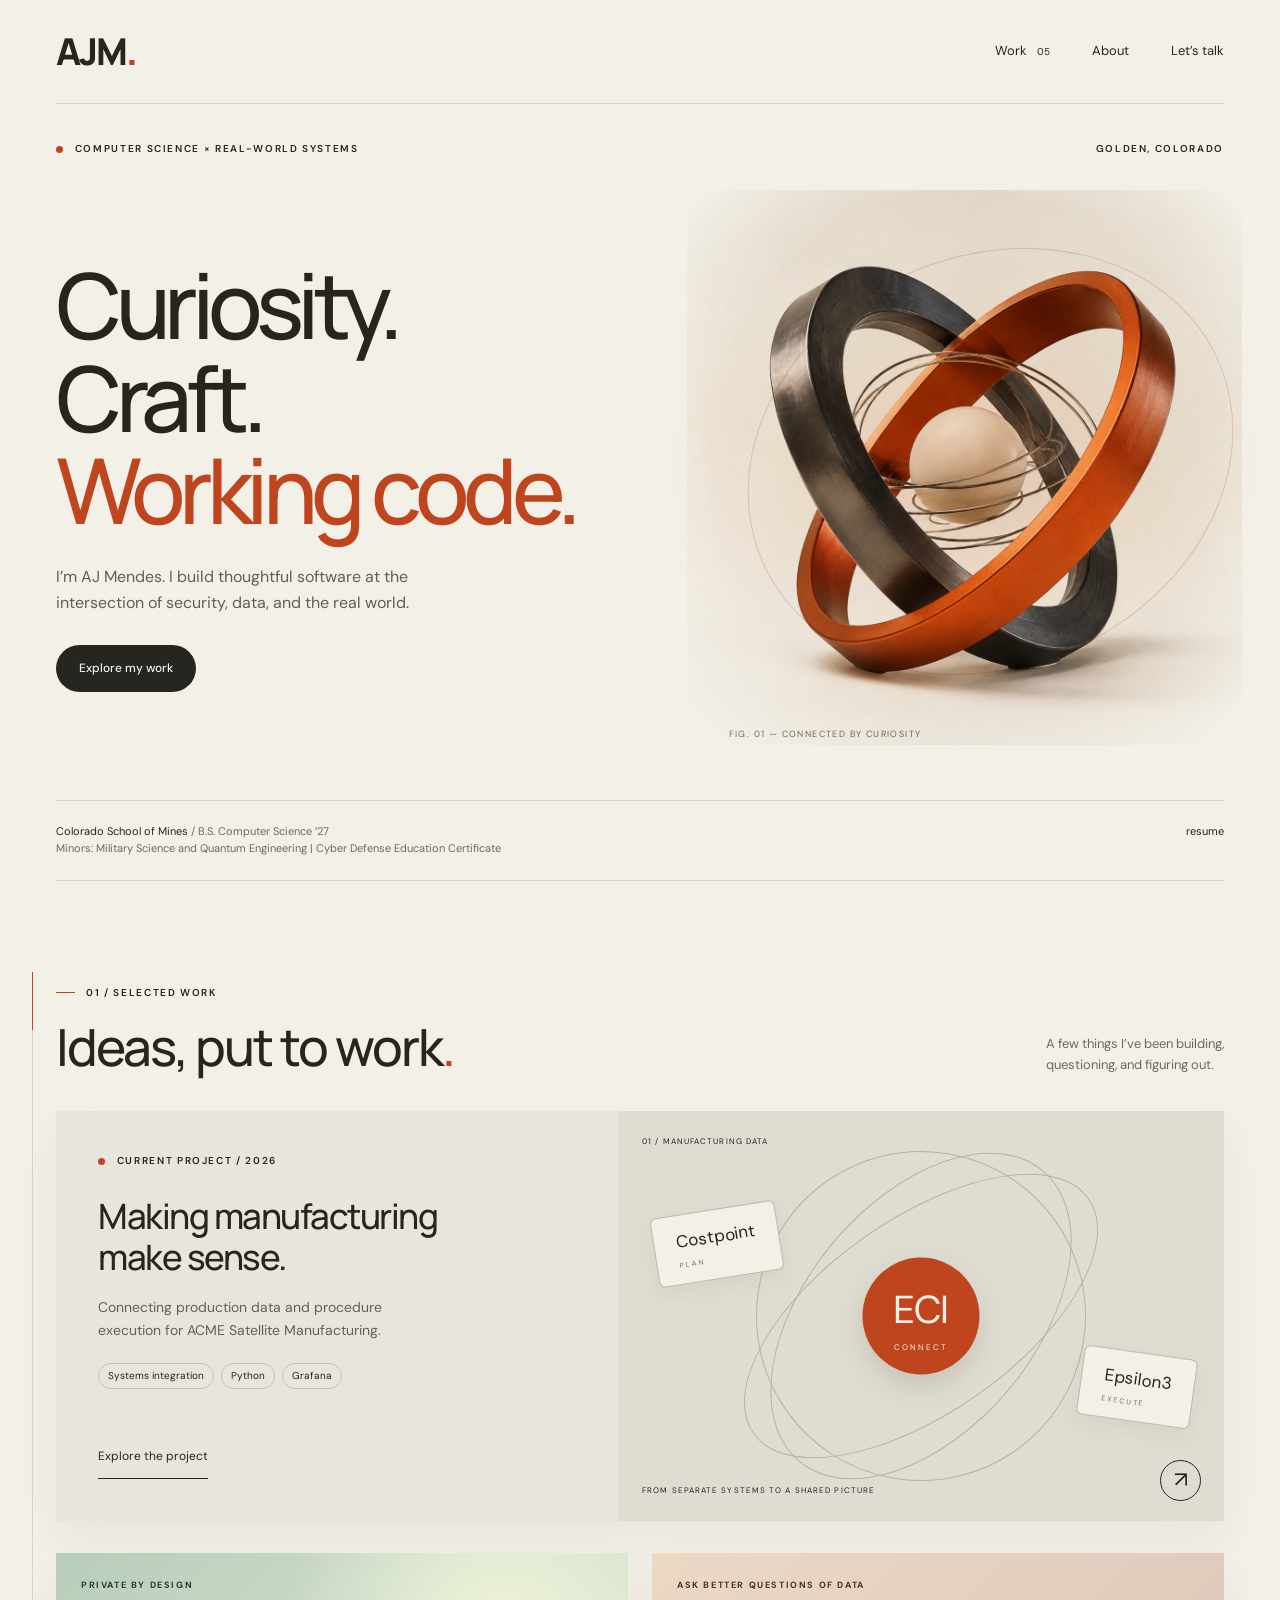
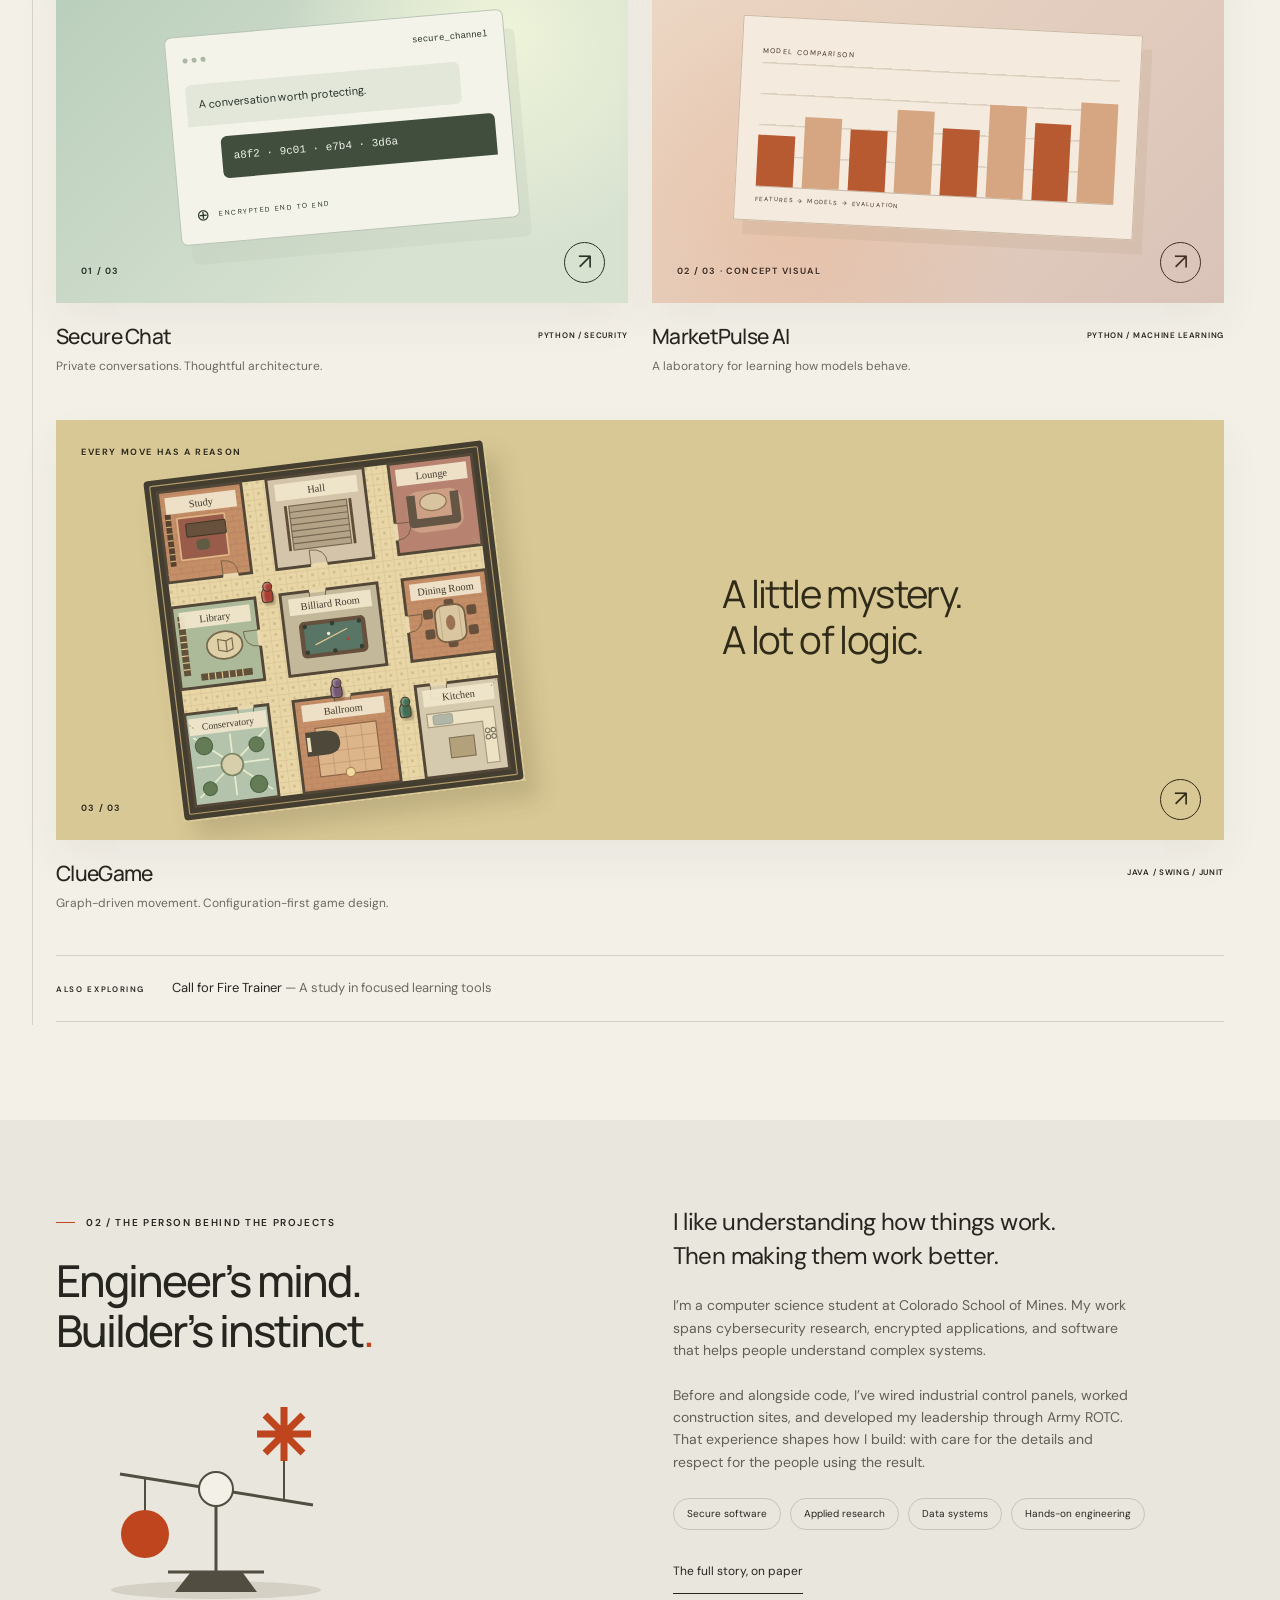
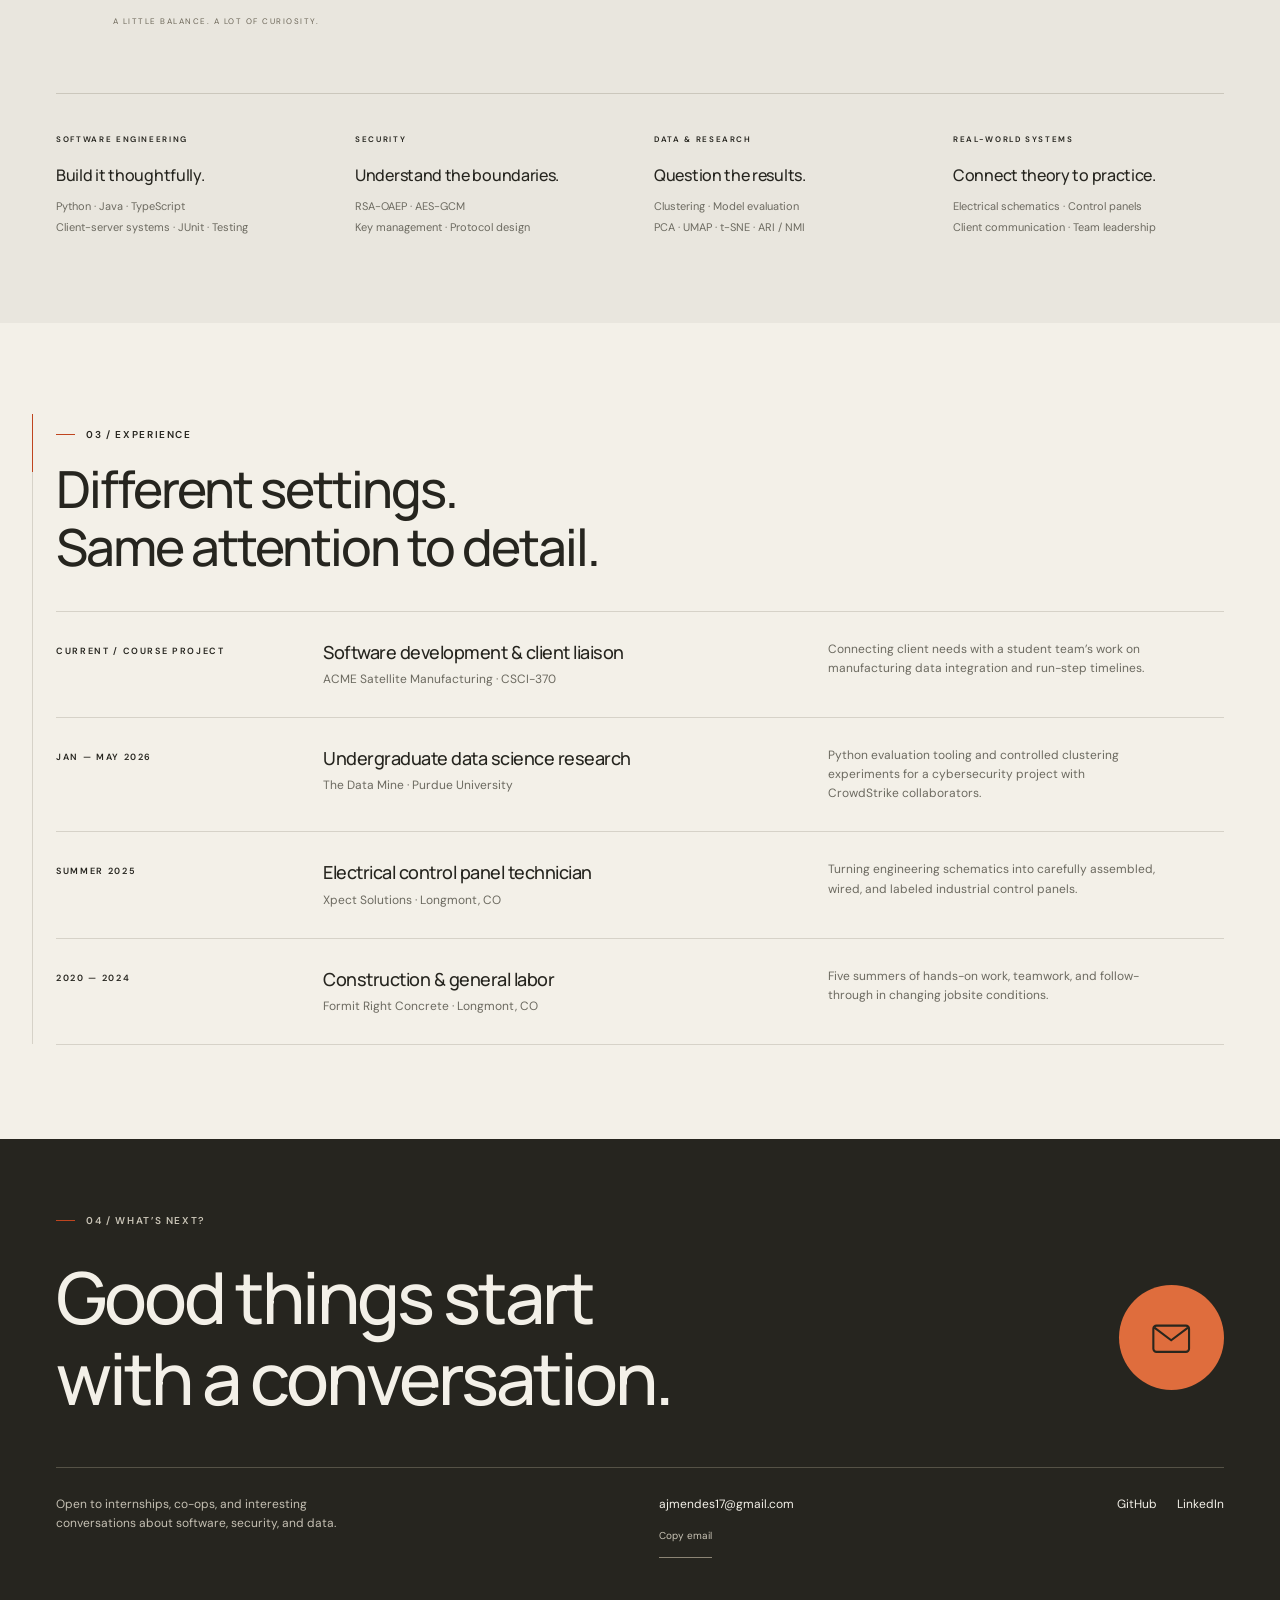
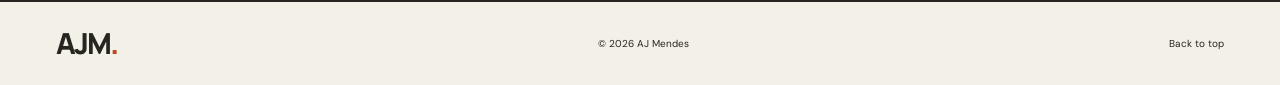
==== index.html @ eb2a1698 "Update homepage credentials and motion" ====
<!doctype html>
<html lang="en">
  <head>
    <meta charset="utf-8" />
    <meta name="viewport" content="width=device-width,initial-scale=1" />
    <title>AJ Mendes — Software, systems & curiosity</title>
    <meta
      name="description"
      content="AJ Mendes is a computer science student at Colorado School of Mines exploring secure software, applied research, and systems that work in the real world."
    />
    <meta name="theme-color" content="#f3f0e8" />
    <link rel="icon" href="assets/favicon.svg" type="image/svg+xml" />
    <link rel="preconnect" href="https://fonts.googleapis.com" />
    <link rel="preconnect" href="https://fonts.gstatic.com" crossorigin />
    <link
      href="https://fonts.googleapis.com/css2?family=DM+Sans:wght@400;450;500;600;650;700&family=Manrope:wght@400;500;600;650;700;800&display=swap"
      rel="stylesheet"
    />
    <link rel="stylesheet" href="portfolio.css?v=2" />
    <link rel="stylesheet" href="mansion.css?v=1" />
    <script src="portfolio.js?v=1" defer></script>
  </head>
  <body id="home">
    <a class="skip" href="#main-content">Skip to content</a>
    <header class="site-header wrap">
      <a class="wordmark" href="index.html" aria-label="AJ Mendes home"
        >AJM<span class="orange">.</span></a
      >
      <nav aria-label="Main navigation">
        <a href="index.html#projects">Work <span>05</span></a
        ><a href="index.html#about">About</a
        ><a href="index.html#contact">Let’s talk </a>
      </nav>
    </header>
    <main id="main-content">
      <section class="hero wrap" aria-labelledby="hero-title">
        <div class="hero-top">
          <p class="eyebrow">
            <span class="status-dot"></span> COMPUTER SCIENCE × REAL-WORLD
            SYSTEMS
          </p>
          <span class="eyebrow hero-location">GOLDEN, COLORADO</span>
        </div>
        <div class="hero-grid">
          <div class="hero-copy">
            <h1 id="hero-title">
              Curiosity.<br />Craft.<br /><span class="orange"
                >Working code.</span
              >
            </h1>
            <p class="hero-description">
              I’m AJ Mendes. I build thoughtful software at the intersection of
              security, data, and the real world.
            </p>
            <a class="pill dark" href="#projects">Explore my work </a>
          </div>
          <figure class="hero-art">
            <img
              src="assets/orbital-study.webp"
              alt="Sculptural orange and titanium orbits surrounding an ivory sphere"
              width="1024"
              height="1024"
              fetchpriority="high"
            />
            <figcaption>FIG. 01 — CONNECTED BY CURIOSITY</figcaption>
          </figure>
        </div>
        <div class="hero-bottom">
          <span class="hero-credentials"
            >Colorado School of Mines
            <span class="muted">/ B.S. Computer Science ’27</span><br />
            <span class="muted">Minors: Military Science and Quantum Engineering | Cyber Defense Education Certificate</span></span
          ><a
            href="output/pdf/aj-mendes-resume.pdf"
            target="_blank"
            rel="noopener"
            >resume</a
          >
        </div>
      </section>
      <section
        class="work-section wrap"
        id="projects"
        aria-labelledby="work-title"
      >
        <div class="section-heading">
          <div>
            <p class="eyebrow">01 / SELECTED WORK</p>
            <h2 id="work-title">
              Ideas, put to work<span class="orange">.</span>
            </h2>
          </div>
          <p>
            A few things I’ve been building,<br />questioning, and figuring out.
          </p>
        </div>
        <a href="acme-integration.html" class="featured project-link"
          ><div class="feature-copy">
            <span class="eyebrow"
              ><span class="status-dot"></span> CURRENT PROJECT / 2026</span
            >
            <h3>Making manufacturing<br />make sense.</h3>
            <p>
              Connecting production data and procedure execution for ACME
              Satellite Manufacturing.
            </p>
            <div class="tags">
              <span>Systems integration</span><span>Python</span
              ><span>Grafana</span>
            </div>
            <span class="text-link">Explore the project </span>
          </div>
          <div class="integration-art" aria-hidden="true">
            <div class="orbit orbit-one"></div>
            <div class="orbit orbit-two"></div>
            <div class="orbit orbit-three"></div>
            <span class="system-label top-label">01 / MANUFACTURING DATA</span>
            <div class="system-node node-one">Costpoint<span>PLAN</span></div>
            <div class="system-core">ECI<span>CONNECT</span></div>
            <div class="system-node node-two">Epsilon3<span>EXECUTE</span></div>
            <span class="system-label bottom-label"
              >FROM SEPARATE SYSTEMS TO A SHARED PICTURE</span
            >
          </div></a
        >
        <div class="project-grid">
          <a href="secure-chat-app.html" class="project-link"
            ><div class="project-art chat-art" aria-hidden="true">
              <span class="art-caption">PRIVATE BY DESIGN</span>
              <div class="chat-window">
                <div class="window-top">
                  <i></i><i></i><i></i><span>secure_channel</span>
                </div>
                <div class="bubble">A conversation worth protecting.</div>
                <div class="bubble encrypted">a8f2 · 9c01 · e7b4 · 3d6a</div>
                <div class="secure-note">
                  <span>⊕</span> ENCRYPTED END TO END
                </div>
              </div>
              <span class="art-index">01 / 03</span>
            </div>
            <div class="project-meta">
              <div>
                <h3>Secure Chat</h3>
                <p>Private conversations. Thoughtful architecture.</p>
              </div>
              <span class="eyebrow">PYTHON / SECURITY</span>
            </div></a
          >
          <a href="marketpulse-ai.html" class="project-link"
            ><div class="project-art ml-art" aria-hidden="true">
              <span class="art-caption">ASK BETTER QUESTIONS OF DATA</span>
              <div class="plot">
                <span class="plot-label">MODEL COMPARISON</span>
                <div class="bars">
                  <i style="--bar: 48%"></i><i style="--bar: 67%"></i
                  ><i style="--bar: 58%"></i><i style="--bar: 79%"></i
                  ><i style="--bar: 63%"></i><i style="--bar: 88%"></i
                  ><i style="--bar: 73%"></i><i style="--bar: 95%"></i>
                </div>
                <span class="plot-foot">FEATURES → MODELS → EVALUATION</span>
              </div>
              <span class="art-index">02 / 03 · CONCEPT VISUAL</span>
            </div>
            <div class="project-meta">
              <div>
                <h3>MarketPulse AI</h3>
                <p>A laboratory for learning how models behave.</p>
              </div>
              <span class="eyebrow">PYTHON / MACHINE LEARNING</span>
            </div></a
          >
          <a href="clue-game.html" class="project-link project-wide"
            ><div class="project-art clue-art" aria-hidden="true">
              <span class="art-caption">EVERY MOVE HAS A REASON</span>
              <div class="clue-board">
                <img
                  src="assets/clue-mansion.svg"
                  width="600"
                  height="600"
                  alt=""
                  loading="lazy"
                />
                <span class="mansion-pawn pawn-scarlet"></span>
                <span class="mansion-pawn pawn-green"></span>
                <span class="mansion-pawn pawn-plum"></span>
              </div>
              <div class="clue-type">
                A little mystery.<br />A lot of logic.
              </div>
              <span class="art-index">03 / 03</span>
            </div>
            <div class="project-meta">
              <div>
                <h3>ClueGame</h3>
                <p>Graph-driven movement. Configuration-first game design.</p>
              </div>
              <span class="eyebrow">JAVA / SWING / JUNIT</span>
            </div></a
          >
        </div>
        <a class="archive-link" href="call-for-fire-trainer.html"
          ><span
            ><span class="eyebrow">ALSO EXPLORING</span> Call for Fire Trainer
            <span class="muted">— A study in focused learning tools</span></span
          ></a
        >
      </section>
      <section class="about-section" id="about">
        <div class="wrap about-grid">
          <div>
            <p class="eyebrow">02 / THE PERSON BEHIND THE PROJECTS</p>
            <h2>
              Engineer’s mind.<br />Builder’s instinct<span class="orange"
                >.</span
              >
            </h2>
            <figure class="kinetic-figure" aria-hidden="true">
              <svg viewBox="0 0 320 230" fill="none">
                <ellipse cx="160" cy="205" rx="105" ry="9" fill="#d5d0c4" />
                <path
                  d="M160 187V110M112 187H208"
                  stroke="#514d41"
                  stroke-width="3"
                />
                <g class="kinetic-balance">
                  <path d="M64 89L257 120" stroke="#514d41" stroke-width="3" />
                  <path
                    d="M89 93V127M228 115V63"
                    stroke="#514d41"
                    stroke-width="2"
                  />
                  <circle cx="89" cy="149" r="24" fill="#bf451f" />
                  <g class="kinetic-star" stroke="#bf451f" stroke-width="7">
                    <path
                      d="M228 22V76M201 49H255M209 30L247 68M209 68L247 30"
                    />
                  </g>
                  <circle
                    cx="160"
                    cy="104"
                    r="17"
                    fill="#f3f0e8"
                    stroke="#514d41"
                    stroke-width="2"
                  />
                </g>
                <path d="M134 188H187L201 207H119Z" fill="#514d41" />
              </svg>
              <figcaption>A LITTLE BALANCE. A LOT OF CURIOSITY.</figcaption>
            </figure>
          </div>
          <div class="about-copy">
            <p class="large-copy">
              I like understanding how things work.<br />Then making them work
              better.
            </p>
            <p>
              I’m a computer science student at Colorado School of Mines. My
              work spans cybersecurity research, encrypted applications, and
              software that helps people understand complex systems.
            </p>
            <p>
              Before and alongside code, I’ve wired industrial control panels,
              worked construction sites, and developed my leadership through
              Army ROTC. That experience shapes how I build: with care for the
              details and respect for the people using the result.
            </p>
            <div class="capabilities">
              <span>Secure software</span><span>Applied research</span
              ><span>Data systems</span><span>Hands-on engineering</span>
            </div>
            <a
              class="text-link"
              href="output/pdf/aj-mendes-resume.pdf"
              target="_blank"
              rel="noopener"
              >The full story, on paper</a
            >
          </div>
        </div>
        <div class="wrap skills-overview">
          <div>
            <span class="eyebrow">SOFTWARE ENGINEERING</span>
            <h3>Build it thoughtfully.</h3>
            <p>
              Python · Java · TypeScript<br />Client-server systems · JUnit ·
              Testing
            </p>
          </div>
          <div>
            <span class="eyebrow">SECURITY</span>
            <h3>Understand the boundaries.</h3>
            <p>RSA-OAEP · AES-GCM<br />Key management · Protocol design</p>
          </div>
          <div>
            <span class="eyebrow">DATA & RESEARCH</span>
            <h3>Question the results.</h3>
            <p>
              Clustering · Model evaluation<br />PCA · UMAP · t-SNE · ARI / NMI
            </p>
          </div>
          <div>
            <span class="eyebrow">REAL-WORLD SYSTEMS</span>
            <h3>Connect theory to practice.</h3>
            <p>
              Electrical schematics · Control panels<br />Client communication ·
              Team leadership
            </p>
          </div>
        </div>
      </section>
      <section class="experience-section wrap" id="experience">
        <div class="section-heading">
          <div>
            <p class="eyebrow">03 / EXPERIENCE</p>
            <h2>Different settings.<br />Same attention to detail.</h2>
          </div>
        </div>
        <div class="experience-row">
          <span class="eyebrow">CURRENT / COURSE PROJECT</span>
          <div>
            <h3>Software development & client liaison</h3>
            <p>ACME Satellite Manufacturing · CSCI-370</p>
          </div>
          <p>
            Connecting client needs with a student team’s work on manufacturing
            data integration and run-step timelines.
          </p>
        </div>
        <div class="experience-row">
          <span class="eyebrow">JAN — MAY 2026</span>
          <div>
            <h3>Undergraduate data science research</h3>
            <p>The Data Mine · Purdue University</p>
          </div>
          <p>
            Python evaluation tooling and controlled clustering experiments for
            a cybersecurity project with CrowdStrike collaborators.
          </p>
        </div>
        <div class="experience-row">
          <span class="eyebrow">SUMMER 2025</span>
          <div>
            <h3>Electrical control panel technician</h3>
            <p>Xpect Solutions · Longmont, CO</p>
          </div>
          <p>
            Turning engineering schematics into carefully assembled, wired, and
            labeled industrial control panels.
          </p>
        </div>
        <div class="experience-row">
          <span class="eyebrow">2020 — 2024</span>
          <div>
            <h3>Construction & general labor</h3>
            <p>Formit Right Concrete · Longmont, CO</p>
          </div>
          <p>
            Five summers of hands-on work, teamwork, and follow-through in
            changing jobsite conditions.
          </p>
        </div>
      </section>
      <section class="contact-section" id="contact">
        <div class="wrap">
          <p class="eyebrow">04 / WHAT’S NEXT?</p>
          <div class="contact-heading">
            <h2>Good things start<br />with a conversation.</h2>
            <a
              class="contact-circle"
              href="mailto:ajmendes17@gmail.com"
              aria-label="Email AJ Mendes"
              ><svg viewBox="0 0 48 48" fill="none" aria-hidden="true">
                <rect
                  x="7"
                  y="12"
                  width="34"
                  height="25"
                  rx="3"
                  stroke="currentColor"
                  stroke-width="2"
                />
                <path
                  d="M8 14L24 26L40 14"
                  stroke="currentColor"
                  stroke-width="2"
                /></svg
            ></a>
          </div>
          <div class="contact-bottom">
            <p>
              Open to internships, co-ops, and interesting<br />conversations
              about software, security, and data.
            </p>
            <div>
              <a href="mailto:ajmendes17@gmail.com">ajmendes17@gmail.com</a
              ><button
                class="copy-button"
                type="button"
                data-copy-email
                aria-label="Copy email address"
              >
                Copy email</button
              ><span role="status" class="copy-status"></span>
            </div>
            <div class="social-links">
              <a
                href="https://github.com/ajmendes17"
                target="_blank"
                rel="noopener"
                >GitHub</a
              ><a
                href="https://www.linkedin.com/in/aj-mendes-b49709341"
                target="_blank"
                rel="noopener"
                >LinkedIn</a
              >
            </div>
          </div>
        </div>
      </section>
    </main>
    <footer class="wrap site-footer">
      <a class="wordmark" href="index.html">AJM<span class="orange">.</span></a
      ><span>© 2026 AJ Mendes</span><a href="#home">Back to top</a>
    </footer>
  </body>
</html>
---- portfolio.css ----
:root {
  --paper: #f3f0e8;
  --ink: #26251f;
  --muted: #6c6a60;
  --orange: #bf451f;
  --line: #d6d2c8;
  --display: "Manrope", sans-serif;
  --body: "DM Sans", sans-serif;
}
* {
  box-sizing: border-box;
}
html {
  scroll-behavior: smooth;
  scroll-padding-top: 35px;
  overflow-x: clip;
}
body {
  margin: 0;
  background: var(--paper);
  color: var(--ink);
  font-family: var(--body);
  font-size: 16px;
  line-height: 1.6;
  overflow-x: clip;
}
a {
  color: inherit;
  text-decoration: none;
}
button {
  font: inherit;
}
h1,
h2,
h3,
p,
figure {
  margin: 0;
}
h1,
h2,
h3 {
  font-family: var(--display);
  font-weight: 500;
}
h2 {
  font-size: clamp(32px, 4vw, 52px);
  line-height: 1.13;
  letter-spacing: -2px;
}
a,
button {
  -webkit-tap-highlight-color: transparent;
}
a:focus-visible,
button:focus-visible {
  outline: 3px solid var(--orange);
  outline-offset: 6px;
}
::selection {
  background: #df6d3d;
  color: #fff;
}
.wrap {
  max-width: 1440px;
  width: calc(100% - 112px);
  margin: auto;
}
.orange {
  color: var(--orange);
}
.muted {
  color: var(--muted);
}
.eyebrow {
  font-size: 10px;
  font-weight: 600;
  letter-spacing: 1.65px;
  line-height: 1.5;
}
.skip {
  position: fixed;
  left: 16px;
  top: -100px;
  padding: 12px;
  background: var(--ink);
  color: white;
  z-index: 100;
}
.skip:focus {
  top: 12px;
}
.site-header {
  height: 104px;
  display: flex;
  align-items: center;
  justify-content: space-between;
  border-bottom: 1px solid var(--line);
}
.wordmark {
  font-family: var(--display);
  font-size: 37px;
  line-height: 1;
  font-weight: 800;
  letter-spacing: -2px;
}
.site-header nav {
  display: flex;
  align-items: center;
  gap: 42px;
}
.site-header nav a {
  font-size: 13px;
  padding: 12px 0;
}
.site-header nav a:hover,
.hero-bottom a:hover,
.social-links a:hover {
  color: var(--orange);
}
.site-header nav span {
  font-size: 10px;
  margin-left: 7px;
}
.hero-top {
  display: flex;
  align-items: center;
  justify-content: space-between;
  margin-top: 37px;
}
.status-dot {
  display: inline-block;
  width: 7px;
  height: 7px;
  background: var(--orange);
  border-radius: 50%;
  margin-right: 8px;
  vertical-align: middle;
}
.hero-grid {
  display: grid;
  grid-template-columns: 1.15fr 1fr;
  align-items: center;
  gap: 20px;
  padding: 35px 0 39px;
}
.hero-copy {
  position: relative;
  z-index: 1;
}
.hero h1 {
  font-size: clamp(62px, 7.1vw, 108px);
  line-height: 1.02;
  letter-spacing: -6.5px;
  font-weight: 500;
}
.hero-description {
  max-width: 380px;
  margin: 28px 0;
  font-size: 16px;
  line-height: 1.65;
  color: #605f57;
}
.pill {
  display: inline-flex;
  align-items: center;
  gap: 40px;
  border-radius: 30px;
  padding: 14px 23px;
  font-size: 12px;
  font-weight: 500;
  transition:
    background 0.2s,
    transform 0.2s;
}
.pill:hover {
  transform: translateY(-3px);
  background: var(--orange);
}
.dark {
  background: var(--ink);
  color: var(--paper);
}
.hero-art {
  position: relative;
  min-width: 0;
}
.hero-art img {
  width: 100%;
  height: auto;
  display: block;
  mix-blend-mode: multiply;
}
.hero-art figcaption {
  display: flex;
  justify-content: space-between;
  font-size: 9px;
  letter-spacing: 1.4px;
  padding: 0 24px;
  color: #716e64;
}
.hero-bottom {
  padding: 22px 0;
  border-top: 1px solid var(--line);
  border-bottom: 1px solid var(--line);
  display: flex;
  justify-content: space-between;
  font-size: 11px;
}
.work-section {
  padding-top: 94px;
  padding-bottom: 98px;
}
.section-heading {
  display: flex;
  align-items: end;
  justify-content: space-between;
  gap: 35px;
  margin-bottom: 35px;
}
.section-heading .eyebrow {
  margin-bottom: 18px;
}
.section-heading > p {
  color: var(--muted);
  font-size: 13px;
  line-height: 1.65;
}
.featured {
  display: grid;
  grid-template-columns: 1fr 1.08fr;
  min-height: 410px;
  background: #e8e5dc;
  overflow: hidden;
}
.feature-copy {
  padding: 42px;
  display: flex;
  align-items: start;
  flex-direction: column;
  position: relative;
  z-index: 1;
}
.feature-copy h3 {
  font-size: 35px;
  line-height: 1.18;
  letter-spacing: -1.5px;
  margin: 28px 0 18px;
}
.feature-copy > p {
  font-size: 14px;
  max-width: 310px;
  color: #626057;
}
.tags {
  display: flex;
  flex-wrap: wrap;
  gap: 7px;
  margin: 22px 0;
}
.tags > span {
  font-size: 10px;
  border: 1px solid #c6c2b7;
  padding: 4px 9px;
  border-radius: 20px;
}
.text-link {
  font-size: 12px;
  display: inline-flex;
  gap: 36px;
  align-items: center;
  padding: 12px 0;
  border-bottom: 1px solid currentColor;
}
.feature-copy .text-link {
  margin-top: auto;
}
.integration-art {
  position: relative;
  overflow: hidden;
  contain: paint;
  background: #dfddd2;
  background-image: radial-gradient(#b9b6a6 0.7px, transparent 0.7px);
  background-size: 14px 14px;
  min-height: 380px;
}
.orbit {
  position: absolute;
  border: 1px solid #b5b29f;
  border-radius: 50%;
  left: 50%;
  top: 50%;
  width: 330px;
  height: 330px;
  transform: translate(-50%, -50%) rotate(-35deg);
}
.orbit-two {
  width: 410px;
  height: 195px;
}
.orbit-three {
  width: 230px;
  height: 380px;
  transform: translate(-50%, -50%) rotate(40deg);
}
.system-core {
  position: absolute;
  top: 50%;
  left: 50%;
  transform: translate(-50%, -50%);
  width: 117px;
  height: 117px;
  border-radius: 50%;
  background: var(--orange);
  color: #fff1e4;
  display: flex;
  align-items: center;
  justify-content: center;
  flex-direction: column;
  font-size: 39px;
  box-shadow: 0 12px 28px #5c382829;
}
.system-core span,
.system-node span {
  display: block;
  font-size: 8px;
  letter-spacing: 2px;
}
.system-node {
  position: absolute;
  background: var(--paper);
  border: 1px solid #bfbbaa;
  box-shadow: 0 8px 18px #68644d15;
  border-radius: 6px;
  padding: 13px 22px;
  font-size: 17px;
}
.node-one {
  left: 6%;
  top: 24%;
  transform: rotate(-9deg);
}
.node-two {
  right: 5%;
  bottom: 24%;
  transform: rotate(8deg);
}
.system-node span {
  color: var(--muted);
  font-size: 7px;
  margin-top: 4px;
}
.system-label {
  position: absolute;
  font-size: 8px;
  letter-spacing: 1.1px;
  left: 24px;
  right: 24px;
}
.top-label {
  top: 24px;
}
.bottom-label {
  bottom: 24px;
}
.project-grid {
  display: grid;
  grid-template-columns: 1fr 1fr;
  gap: 43px 24px;
  margin-top: 32px;
}
.project-art {
  height: 350px;
  position: relative;
  overflow: hidden;
  transition: filter 0.25s;
}
.project-link:hover .project-art {
  filter: brightness(1.04);
}
.project-link:hover .art-arrow {
  background: var(--ink);
  color: var(--paper);
  transform: rotate(45deg);
}
.art-caption {
  position: absolute;
  top: 25px;
  left: 25px;
  font-size: 9px;
  font-weight: 700;
  letter-spacing: 1.6px;
}
.art-index {
  position: absolute;
  bottom: 24px;
  left: 25px;
  font-size: 9px;
  font-weight: 700;
  letter-spacing: 1.2px;
}
.art-arrow {
  position: absolute;
  right: 20px;
  bottom: 20px;
  border: 1px solid currentColor;
  border-radius: 50%;
  width: 35px;
  height: 35px;
  display: grid;
  place-items: center;
  font-size: 20px;
  transition:
    transform 0.25s,
    background 0.25s;
}
.chat-art {
  --art-ink: #283329;
  background: #d7dfd4;
  color: var(--art-ink);
  display: grid;
  place-items: center;
}
.chat-window {
  width: 70%;
  max-width: 340px;
  background: #f3f3e9;
  border: 1px solid #bac5b8;
  box-shadow: 10px 20px 0 #bcc8b54a;
  transform: rotate(-5deg);
  padding: 16px;
  border-radius: 7px;
}
.window-top {
  display: flex;
  align-items: center;
  gap: 4px;
  padding-bottom: 18px;
}
.window-top i {
  width: 5px;
  height: 5px;
  border-radius: 50%;
  background: #adb7a5;
}
.window-top span {
  margin-left: auto;
  font-family: monospace;
  font-size: 9px;
}
.bubble {
  background: #e2e7da;
  padding: 12px;
  font-size: 11px;
  max-width: 90%;
  border-radius: 6px 6px 6px 0;
  margin-bottom: 12px;
}
.encrypted {
  margin-left: auto;
  background: #414e3e;
  color: #edf1e8;
  font-family: monospace;
  border-radius: 6px 6px 0 6px;
}
.secure-note {
  font-size: 7px;
  letter-spacing: 1.5px;
  margin-top: 22px;
}
.secure-note span {
  font-size: 16px;
  vertical-align: middle;
  margin-right: 5px;
}
.ml-art {
  --art-ink: #432f24;
  background: #e6d9cf;
  color: var(--art-ink);
  display: grid;
  place-items: center;
}
.plot {
  width: 70%;
  height: 205px;
  transform: rotate(3deg);
  padding: 18px 20px;
  background: #f4eade;
  border: 1px solid #cbb9a4;
  box-shadow: 10px 14px 0 #c4ac9450;
}
.plot-label,
.plot-foot {
  font-size: 7px;
  letter-spacing: 1.4px;
}
.bars {
  height: 126px;
  display: flex;
  align-items: end;
  gap: 9px;
  padding-top: 20px;
  border-bottom: 1px solid #c8b7a4;
  background: repeating-linear-gradient(
    to top,
    transparent 0 29px,
    #ded0bf 30px 31px
  );
}
.bars i {
  flex: 1;
  height: var(--bar);
  background: #b75a32;
}
.bars i:nth-child(even) {
  background: #d6a582;
}
.plot-foot {
  font-size: 6px;
  display: block;
  margin-top: 8px;
}
.project-meta {
  padding-top: 17px;
  display: flex;
  justify-content: space-between;
  gap: 12px;
  align-items: start;
}
.project-meta h3 {
  font-size: 21px;
  letter-spacing: -0.7px;
}
.project-meta p {
  font-size: 12px;
  color: var(--muted);
  margin-top: 4px;
}
.project-meta > .eyebrow {
  font-size: 8px;
  letter-spacing: 0.7px;
  margin-top: 9px;
  text-align: right;
}
.project-wide {
  grid-column: 1/-1;
}
.clue-art {
  --art-ink: #302a18;
  height: 330px;
  background: #e2c15e;
  color: var(--art-ink);
}
.clue-board {
  display: grid;
  grid-template-columns: repeat(8, 1fr);
  width: 280px;
  height: 280px;
  gap: 3px;
  position: absolute;
  left: 12%;
  top: 40px;
  transform: rotate(-18deg);
  background: #554e30;
  padding: 10px;
  box-shadow: 12px 15px 0 #74662f33;
}
.clue-board i {
  background: #d9c77a;
}
.clue-board i:nth-child(3n) {
  background: #eae1af;
}
.clue-board i:nth-child(7n) {
  background: #9b9257;
}
.piece {
  position: absolute;
  border-radius: 50%;
  width: 33px;
  height: 33px;
  border: 6px solid #bd4d2c;
  background: #df6f48;
  box-shadow: 3px 6px 0 #0003;
}
.piece-one {
  top: 30%;
  left: 44%;
}
.piece-two {
  top: 65%;
  left: 70%;
  border-color: #435548;
  background: #82916d;
}
.piece-three {
  top: 77%;
  left: 20%;
  border-color: #635676;
  background: #ae8ba4;
}
.clue-type {
  position: absolute;
  left: 56%;
  top: 34%;
  font-family: var(--display);
  font-size: clamp(25px, 3vw, 43px);
  line-height: 1.2;
  letter-spacing: -1.6px;
  color: var(--art-ink);
}
.archive-link {
  display: flex;
  justify-content: space-between;
  gap: 20px;
  border-top: 1px solid var(--line);
  border-bottom: 1px solid var(--line);
  padding: 22px 0;
  margin-top: 42px;
  font-size: 13px;
}
.archive-link .eyebrow {
  font-size: 8px;
  margin-right: 24px;
}
.archive-link:hover {
  color: var(--orange);
}
.about-section {
  background: #e9e6de;
  padding: 85px 0;
}
.about-grid {
  display: grid;
  grid-template-columns: 1fr 1fr;
  gap: 65px;
}
.about-grid h2 {
  margin-top: 25px;
  font-size: 44px;
}
.about-stamp {
  background: var(--orange);
  color: #fff2dd;
  width: 177px;
  height: 150px;
  transform: rotate(-8deg);
  margin: 50px 0 5px 12px;
  padding: 18px;
  font-size: 45px;
  line-height: 1;
  font-weight: 700;
  position: relative;
}
.about-stamp span {
  font-size: 9px;
  font-weight: 400;
  letter-spacing: 2px;
  line-height: 1.5;
  display: block;
  margin-top: 17px;
}
.about-stamp b {
  position: absolute;
  right: 15px;
  top: 13px;
  font-size: 40px;
  font-weight: 400;
}
.large-copy {
  font-size: 24px;
  line-height: 1.4;
  letter-spacing: -0.6px;
}
.about-copy > p:not(.large-copy) {
  font-size: 14px;
  color: #626056;
  margin-top: 22px;
  max-width: 470px;
}
.capabilities {
  display: flex;
  gap: 9px;
  flex-wrap: wrap;
  margin-top: 25px;
  margin-bottom: 20px;
}
.capabilities span {
  font-size: 10px;
  border: 1px solid #c8c4b9;
  border-radius: 24px;
  padding: 7px 13px;
}
.experience-section {
  padding: 94px 0;
}
.experience-row {
  display: grid;
  grid-template-columns: 0.6fr 1.2fr 1fr;
  gap: 30px;
  border-top: 1px solid var(--line);
  padding: 28px 0;
  align-items: start;
}
.experience-row:last-child {
  border-bottom: 1px solid var(--line);
}
.experience-row > .eyebrow {
  font-size: 9px;
  margin-top: 5px;
}
.experience-row h3 {
  font-size: 18px;
  line-height: 1.4;
  letter-spacing: -0.5px;
}
.experience-row p {
  font-size: 12px;
  color: var(--muted);
}
.experience-row > p {
  max-width: 330px;
}
.experience-row > div > p {
  margin-top: 5px;
}
.contact-section {
  background: var(--ink);
  color: var(--paper);
  padding: 64px 0 44px;
}
.contact-section > .wrap > .eyebrow {
  color: #c8c3b5;
}
.contact-heading {
  display: flex;
  justify-content: space-between;
  align-items: center;
  margin: 28px 0 48px;
  gap: 30px;
}
.contact-heading h2 {
  font-size: clamp(40px, 5.6vw, 80px);
  letter-spacing: -3px;
}
.contact-circle {
  width: 105px;
  height: 105px;
  flex-shrink: 0;
  border-radius: 50%;
  display: grid;
  place-items: center;
  background: #df6d3d;
  color: #29261d;
  font-size: 60px;
  line-height: 1;
  transition: transform 0.2s;
}
.contact-circle:hover {
  transform: translateY(-3px);
}
.contact-circle svg {
  width: 48%;
  height: 48%;
}

/* Quiet link treatments and kinetic editorial illustrations. */
.site-header nav a:hover,
.hero-bottom a:hover,
.social-links a:hover,
.project-link:hover .project-meta h3,
.project-link:focus-visible .project-meta h3 {
  text-decoration: underline;
  text-underline-offset: 5px;
  text-decoration-thickness: 1px;
}
.hero-art figcaption {
  align-items: center;
  gap: 10px;
}
.kinetic-figure {
  width: min(320px, 100%);
  margin-top: 30px;
}
.kinetic-figure svg {
  display: block;
  width: 100%;
  overflow: visible;
}
.kinetic-figure figcaption {
  font-size: 8px;
  letter-spacing: 1.5px;
  text-align: center;
  color: #6c6658;
}
.motion-enabled .kinetic-balance {
  transform-origin: 160px 104px;
  animation: balance-sway 7s ease-in-out infinite;
}
.motion-enabled .kinetic-star {
  transform-box: fill-box;
  transform-origin: center;
  animation: star-turn 24s linear infinite;
}
.motion-enabled .orbit-two {
  animation: orbit-trace 32s linear infinite;
}
.motion-enabled .orbit-three {
  animation: orbit-trace 42s linear infinite reverse;
}
.motion-enabled .chat-window {
  animation: paper-float 8s ease-in-out infinite;
}
.motion-enabled .bars i {
  transform-origin: bottom;
  animation: chart-breathe 6s ease-in-out infinite alternate;
}
.motion-enabled .bars i:nth-child(2n) {
  animation-delay: -2s;
}
.motion-enabled .bars i:nth-child(3n) {
  animation-delay: -4s;
}
.motion-enabled .pawn-scarlet {
  animation: pawn-walk 14s ease-in-out infinite;
}
.motion-enabled .pawn-plum {
  animation: pawn-cross 17s ease-in-out infinite;
}
.motion-enabled .motion-scene:not(.is-inview) * {
  animation-play-state: paused;
}
.motion-enabled .motion-scene.is-inview * {
  animation-play-state: running;
}
.motion-paused .motion-scene * {
  animation-play-state: paused !important;
}
@keyframes balance-sway {
  0%,
  100% {
    transform: rotate(-7deg);
  }
  50% {
    transform: rotate(7deg);
  }
}
@keyframes star-turn {
  to {
    transform: rotate(360deg);
  }
}
@keyframes orbit-trace {
  from {
    transform: translate(-50%, -50%) rotate(0);
  }
  to {
    transform: translate(-50%, -50%) rotate(360deg);
  }
}
@keyframes paper-float {
  0%,
  100% {
    transform: rotate(-5deg) translateY(0);
  }
  50% {
    transform: rotate(-3deg) translateY(-5px);
  }
}
@keyframes chart-breathe {
  from {
    transform: scaleY(0.78);
  }
  to {
    transform: scaleY(1);
  }
}
@keyframes pawn-walk {
  0%,
  12%,
  92%,
  100% {
    transform: translateY(0);
  }
  42%,
  65% {
    transform: translateY(380%);
  }
}
@keyframes pawn-cross {
  0%,
  22%,
  95%,
  100% {
    transform: translateX(0);
  }
  48%,
  72% {
    transform: translateX(350%);
  }
}
@media (max-width: 760px) {
  .kinetic-figure {
    width: 230px;
    margin: 24px auto 0;
  }
  .hero-art figcaption > span {
    font-size: 7px;
    letter-spacing: 0.8px;
  }
}
.contact-bottom {
  border-top: 1px solid #555246;
  padding-top: 27px;
  display: flex;
  justify-content: space-between;
  gap: 24px;
  font-size: 12px;
}
.contact-bottom > p {
  color: #c5c0b3;
}
.contact-bottom > div > a {
  display: block;
}
.copy-button {
  padding: 8px 0;
  background: none;
  border: 0;
  border-bottom: 1px solid #8c8575;
  color: #c8c3b5;
  font-size: 10px;
  cursor: pointer;
  min-height: 44px;
}
.copy-status {
  display: block;
  font-size: 10px;
}
.social-links {
  display: flex;
  gap: 20px;
}
.site-footer {
  display: flex;
  align-items: center;
  justify-content: space-between;
  padding-top: 27px;
  padding-bottom: 27px;
}
.site-footer > span,
.site-footer > a:last-child {
  font-size: 10px;
}
.site-footer .wordmark {
  font-size: 29px;
}
.acme-page {
  padding-top: 45px;
  padding-bottom: 90px;
}
.acme-page > .eyebrow {
  margin: 55px 0 20px;
}
.acme-page h1 {
  font-size: clamp(44px, 6vw, 82px);
  line-height: 1.1;
  letter-spacing: -3px;
  margin-bottom: 30px;
}
.acme-facts {
  display: grid;
  grid-template-columns: repeat(3, 1fr);
  margin: 45px 0;
  padding: 22px 0;
  border-block: 1px solid var(--line);
  gap: 20px;
}
.acme-facts p {
  font-size: 14px;
  margin-top: 10px;
}
.acme-flow {
  background: #e3e0d5;
  display: flex;
  justify-content: space-around;
  align-items: center;
  padding: 65px 25px;
  gap: 15px;
}
.acme-flow > span {
  font-size: 30px;
}
.acme-flow small {
  display: block;
  font-size: 11px;
  margin-top: 10px;
}
.acme-flow b {
  font-size: 25px;
  color: var(--orange);
}
.acme-story {
  max-width: 740px;
  margin: 60px auto 0;
}
.acme-story h2 {
  font-size: 30px;
  letter-spacing: -1px;
  margin: 35px 0 15px;
}
.acme-story p {
  color: var(--muted);
}
.acme-story .pill {
  margin-top: 35px;
}
@media (min-width: 1600px) {
  .hero-grid {
    padding-top: 55px;
    padding-bottom: 65px;
  }
  .hero-art {
    max-width: 600px;
  }
}
@media (max-width: 1050px) {
  .wrap {
    width: calc(100% - 64px);
  }
  .hero h1 {
    font-size: clamp(56px, 7.1vw, 76px);
    letter-spacing: -4.5px;
  }
  .hero-grid {
    grid-template-columns: 1.2fr 1fr;
  }
  .hero-art {
    margin-left: -30px;
  }
  .hero-description {
    font-size: 14px;
    max-width: 320px;
  }
  .feature-copy {
    padding: 30px;
  }
  .feature-copy h3 {
    font-size: 29px;
  }
  .project-meta {
    display: block;
  }
  .project-meta > .eyebrow {
    text-align: left;
    margin-top: 8px;
  }
  .about-grid {
    gap: 35px;
  }
  .about-grid h2 {
    font-size: 36px;
  }
  .experience-row {
    grid-template-columns: 0.65fr 1.2fr 1fr;
  }
  .project-art {
    height: 310px;
  }
  .clue-board {
    left: 10%;
  }
  .contact-bottom {
    flex-wrap: wrap;
  }
}
@media (max-width: 760px) {
  .wrap {
    width: calc(100% - 40px);
  }
  .site-header {
    height: 82px;
  }
  .site-header nav {
    gap: 23px;
  }
  .site-header nav a {
    font-size: 12px;
  }
  .wordmark {
    font-size: 33px;
  }
  .hero-top {
    margin-top: 25px;
  }
  .hero-top .eyebrow {
    font-size: 8px;
    letter-spacing: 1px;
  }
  .hero-location {
    display: none;
  }
  .hero-grid {
    grid-template-columns: 1fr;
    gap: 10px;
    padding-top: 30px;
    padding-bottom: 25px;
  }
  .hero h1 {
    font-size: clamp(56px, 12vw, 87px);
    letter-spacing: -3.8px;
    line-height: 1.02;
  }
  .hero-description {
    font-size: 15px;
    max-width: 370px;
    margin: 22px 0;
  }
  .hero-art {
    width: 100%;
    max-width: 440px;
    margin: -10px auto 0;
  }
  .hero-art img {
    width: 100%;
  }
  .hero-art figcaption {
    font-size: 7px;
    padding: 0 10px;
  }
  .hero-bottom {
    font-size: 10px;
    gap: 15px;
    align-items: center;
    padding: 18px 0;
  }
  .hero-bottom > span {
    max-width: 230px;
  }
  .hero-bottom .muted {
    display: block;
  }
  .hero-bottom a {
    white-space: nowrap;
  }
  .work-section {
    padding: 65px 0;
  }
  .section-heading {
    display: block;
    margin-bottom: 25px;
  }
  .section-heading > p {
    margin-top: 17px;
  }
  .section-heading h2 {
    letter-spacing: -1.5px;
  }
  .featured {
    grid-template-columns: 1fr;
  }
  .feature-copy {
    padding: 28px;
  }
  .feature-copy h3 {
    font-size: 33px;
  }
  .feature-copy > p {
    max-width: 100%;
  }
  .integration-art {
    min-height: 330px;
  }
  .project-grid {
    grid-template-columns: 1fr;
    gap: 32px;
    margin-top: 26px;
  }
  .project-art {
    height: 320px;
  }
  .project-wide {
    grid-column: auto;
  }
  .clue-board {
    width: 220px;
    height: 220px;
    left: 10%;
    top: 65px;
  }
  .clue-type {
    font-size: 26px;
    left: 52%;
    top: 37%;
    z-index: 1;
    background: rgb(242 222 150 / 96%);
    padding: 12px;
    border-radius: 4px;
    box-shadow: 0 2px 10px rgb(48 42 24 / 14%);
  }
  .project-meta {
    display: flex;
  }
  .project-meta > .eyebrow {
    max-width: 95px;
    text-align: right;
    font-size: 7px;
  }
  .project-meta h3 {
    font-size: 20px;
  }
  .project-meta p {
    font-size: 11px;
  }
  .archive-link {
    font-size: 12px;
  }
  .archive-link .eyebrow {
    display: block;
    margin: 0 0 8px;
  }
  .archive-link .muted {
    display: block;
    font-size: 11px;
  }
  .about-section {
    padding: 55px 0;
  }
  .about-grid {
    grid-template-columns: 1fr;
    gap: 35px;
  }
  .about-grid h2 {
    font-size: 38px;
  }
  .about-stamp {
    display: none;
  }
  .large-copy {
    font-size: 23px;
  }
  .experience-section {
    padding: 65px 0;
  }
  .experience-row {
    grid-template-columns: 1fr;
    gap: 12px;
    padding: 24px 0;
  }
  .experience-row > p {
    max-width: 100%;
  }
  .contact-section {
    padding: 45px 0 30px;
  }
  .contact-heading {
    gap: 12px;
    margin: 24px 0 35px;
  }
  .contact-heading h2 {
    font-size: 36px;
    letter-spacing: -1.8px;
  }
  .contact-circle {
    width: 61px;
    height: 61px;
    font-size: 39px;
  }
  .contact-bottom {
    display: grid;
    gap: 24px;
  }
  .site-footer {
    padding-block: 23px;
  }
  .acme-facts {
    grid-template-columns: 1fr;
    gap: 22px;
  }
  .acme-flow {
    padding: 35px 15px;
    gap: 10px;
    flex-direction: column;
  }
  .acme-flow b {
    transform: rotate(90deg);
  }
  .acme-flow > span {
    text-align: center;
  }
  .acme-page h1 {
    letter-spacing: -2px;
  }
  .acme-story {
    margin-top: 35px;
  }
}
@media (prefers-reduced-motion: reduce) {
  html {
    scroll-behavior: auto;
  }
  *,
  *::before,
  *::after {
    animation: none !important;
    transition: none !important;
  }
  .pill:hover,
  .contact-circle:hover,
  .project-link:hover .art-arrow {
    transform: none;
  }
}
.skills-overview {
  display: grid;
  grid-template-columns: repeat(4, 1fr);
  gap: 28px;
  margin-top: 65px;
  padding-top: 30px;
  border-top: 1px solid #cbc7bc;
}
.skills-overview .eyebrow {
  font-size: 8px;
}
.skills-overview h3 {
  font-size: 16px;
  line-height: 1.4;
  margin: 14px 0 10px;
  letter-spacing: -0.3px;
}
.skills-overview p {
  font-size: 11px;
  line-height: 1.9;
  color: var(--muted);
}
@media (max-width: 1000px) {
  .skills-overview {
    grid-template-columns: repeat(2, 1fr);
    gap: 30px;
  }
}
@media (max-width: 400px) {
  .skills-overview {
    grid-template-columns: 1fr;
  }
}

@media (max-width: 760px) {
  .hero-art {
    margin-top: 18px;
  }
}

/* A little more depth, while keeping the portfolio's editorial palette. */
.hero-grid {
  gap: clamp(24px, 4vw, 72px);
  padding-block: 52px 58px;
}
.hero-copy {
  padding-block: 22px;
}
.hero-art {
  isolation: isolate;
}
.hero-art::before {
  content: "";
  position: absolute;
  z-index: -1;
  inset: 8% -7% 12%;
  border-radius: 50%;
  background: radial-gradient(ellipse, #da8b5a57 0%, #dfb07d26 43%, transparent 70%);
  filter: blur(23px);
}
.hero-art::after {
  content: "";
  position: absolute;
  z-index: -1;
  inset: 9% -3% 14% 7%;
  border: 1px solid #b65a373d;
  border-radius: 50%;
  transform: rotate(-24deg);
}
.hero-art img {
  transform: scale(1.07);
  -webkit-mask-image: radial-gradient(ellipse 66% 68% at 50% 48%, #000 70%, transparent 100%);
  mask-image: radial-gradient(ellipse 66% 68% at 50% 48%, #000 70%, transparent 100%);
}
.work-section,
.experience-section {
  position: relative;
}
.work-section::before,
.experience-section::before {
  content: "";
  position: absolute;
  top: 91px;
  bottom: 95px;
  left: -24px;
  width: 1px;
  background: linear-gradient(var(--orange) 0 58px, var(--line) 58px 100%);
}
.section-heading .eyebrow,
.about-grid > div:first-child > .eyebrow,
.contact-section > .wrap > .eyebrow {
  display: inline-flex;
  align-items: center;
  gap: 11px;
}
.section-heading .eyebrow::before,
.about-grid > div:first-child > .eyebrow::before,
.contact-section > .wrap > .eyebrow::before {
  content: "";
  width: 19px;
  height: 1px;
  background: var(--orange);
}
.featured,
.project-art {
  box-shadow: 0 18px 40px #40352b0e;
}
.project-art::after,
.featured::after {
  content: "↗";
  position: absolute;
  right: 23px;
  bottom: 20px;
  width: 39px;
  height: 39px;
  display: grid;
  place-items: center;
  border: 1px solid currentColor;
  border-radius: 50%;
  font-size: 22px;
  line-height: 1;
  transition: transform .25s ease, background .25s ease, color .25s ease;
}
.featured {
  position: relative;
}
.featured::after {
  z-index: 2;
  color: var(--ink);
}
.project-link:hover .project-art::after,
.project-link:focus-visible .project-art::after,
.featured:hover::after,
.featured:focus-visible::after {
  transform: translate(3px, -3px);
  background: var(--ink);
  color: var(--paper);
}
.chat-art {
  --art-ink: #283329;
  background: radial-gradient(circle at 78% 23%, #eff4d9 0, transparent 42%), linear-gradient(135deg, #b8cdbb, #d8e2d1 70%);
}
.ml-art {
  --art-ink: #432f24;
  background: radial-gradient(circle at 24% 76%, #edab8359 0, transparent 47%), linear-gradient(135deg, #edd8c4, #d9c3b9);
}
.clue-art {
  --art-ink: #302a18;
  background: radial-gradient(circle at 79% 24%, #fbe3a1 0, transparent 39%), linear-gradient(120deg, #ccaa4c, #e9ce78);
}
.art-caption,
.art-index {
  color: var(--art-ink, var(--ink));
  text-shadow: 0 1px 0 rgb(255 255 255 / 30%);
}
.chat-window,
.plot,
.clue-board {
  transition: translate .3s ease, box-shadow .3s ease;
}
.project-link:hover .chat-window,
.project-link:hover .plot,
.project-link:hover .clue-board,
.project-link:focus-visible .chat-window,
.project-link:focus-visible .plot,
.project-link:focus-visible .clue-board {
  translate: 0 -5px;
  box-shadow: 12px 24px 22px #40352b24;
}

@media (max-width: 760px) {
  .hero-grid { gap: 10px; padding: 30px 0 25px; }
  .hero-copy { padding: 0; }
  .hero-art { margin-top: 18px; }
  .hero-art img { transform: scale(1.02); }
  .work-section::before,
  .experience-section::before { display: none; }
  .featured::after { bottom: 22px; }
}
@media (prefers-reduced-motion: reduce) {
  .project-link:hover .chat-window,
  .project-link:hover .plot,
  .project-link:hover .clue-board,
  .project-link:focus-visible .chat-window,
  .project-link:focus-visible .plot,
  .project-link:focus-visible .clue-board { translate: none; }
}
---- mansion.css ----
/* Shared illustrated board for the gallery and ClueGame case study. */
.clue-board,
.mansion-preview {
  position: relative;
  margin: 0;
  padding: 0;
  display: block;
  aspect-ratio: 1;
  height: auto;
  background: transparent;
  box-shadow: 12px 18px 22px #483b252b;
}
.clue-board img,
.mansion-preview img {
  display: block;
  width: 100%;
  height: auto;
}
.clue-art {
  height: 420px;
  background: #d8c895;
}
.clue-art .clue-board {
  position: absolute;
  width: 345px;
  left: 9%;
  top: 38px;
  transform: rotate(-7deg);
}
.clue-type {
  left: 57%;
  top: 36%;
}
.mansion-pawn {
  --pawn-color: #a93f32;
  position: absolute;
  width: 3.5%;
  height: 4.6%;
  border-radius: 50% 50% 28% 28%;
  background: var(--pawn-color);
  border: 1px solid #443927;
  box-shadow:
    2px 3px 2px #33241745,
    inset 2px 0 2px #fff5;
}
.mansion-pawn::before {
  content: "";
  position: absolute;
  width: 78%;
  aspect-ratio: 1;
  top: -39%;
  left: 11%;
  border-radius: 50%;
  background: var(--pawn-color);
  border: 1px solid #443927;
  box-shadow: inset 2px 1px 2px #fff5;
}
.pawn-scarlet {
  left: 30.5%;
  top: 35%;
}
.pawn-green {
  --pawn-color: #426f51;
  left: 66%;
  top: 73%;
}
.pawn-plum {
  --pawn-color: #765773;
  left: 47%;
  top: 65%;
}
.project-detail-page .clue-showcase {
  min-height: 0;
  padding: 22px 22px 46px;
  background: #d8c895;
  border-color: #c1ad7d;
  overflow: visible;
}

/* Keep ClueGame's light editorial case-study panel readable over shared dark defaults. */
.project-detail-page .project-perspective {
  --perspective-rgb: 130, 55, 28;
  color: #26251f;
  background: #f3f0e8;
  border-color: #c9beaa;
}
.project-detail-page .project-perspective .section-title,
.project-detail-page .project-perspective .perspective-panel h3,
.project-detail-page .project-perspective .perspective-brief-grid strong {
  color: #26251f;
}
.project-detail-page .project-perspective .perspective-heading p,
.project-detail-page .project-perspective .project-text {
  color: #514d43;
}
.project-detail-page .project-perspective .perspective-toggle {
  background: #e5dfd3;
  border-color: #c9beaa;
}
.project-detail-page .project-perspective .perspective-toggle-btn {
  color: #514d43;
}
.project-detail-page .project-perspective .perspective-toggle-btn:hover {
  color: #26251f;
  background: #dcd4c5;
}
.project-detail-page .project-perspective .perspective-toggle-btn.active {
  color: #71351c;
  background: #ddd2bf;
  border-color: #b69f7d;
}
.project-detail-page .project-perspective .perspective-panels {
  border-color: #d3ccbd;
}
.project-detail-page .project-perspective .perspective-brief-grid > div {
  background: #e9e2d5;
  border-color: #cfc3ad;
}
.mansion-preview figcaption {
  position: absolute;
  top: calc(100% + 12px);
  width: 100%;
  text-align: center;
  font:
    9px "DM Sans",
    sans-serif;
  letter-spacing: 1.4px;
  color: #594c33;
}
@media (max-width: 1050px) {
  .clue-art .clue-board {
    left: 5%;
    width: 330px;
  }
  .clue-type {
    left: 56%;
    font-size: 32px;
  }
}
@media (max-width: 760px) {
  .clue-art {
    height: 480px;
  }
  .clue-art .clue-board {
    width: min(78%, 305px);
    left: 50%;
    top: 55px;
    transform: translateX(-50%) rotate(-5deg);
  }
  .clue-type {
    left: 25px;
    top: auto;
    bottom: 51px;
    padding: 0;
    background: none;
    font-size: 26px;
    letter-spacing: -1px;
  }
  .clue-type br {
    display: none;
  }
  .mansion-preview figcaption {
    font-size: 8px;
  }
}
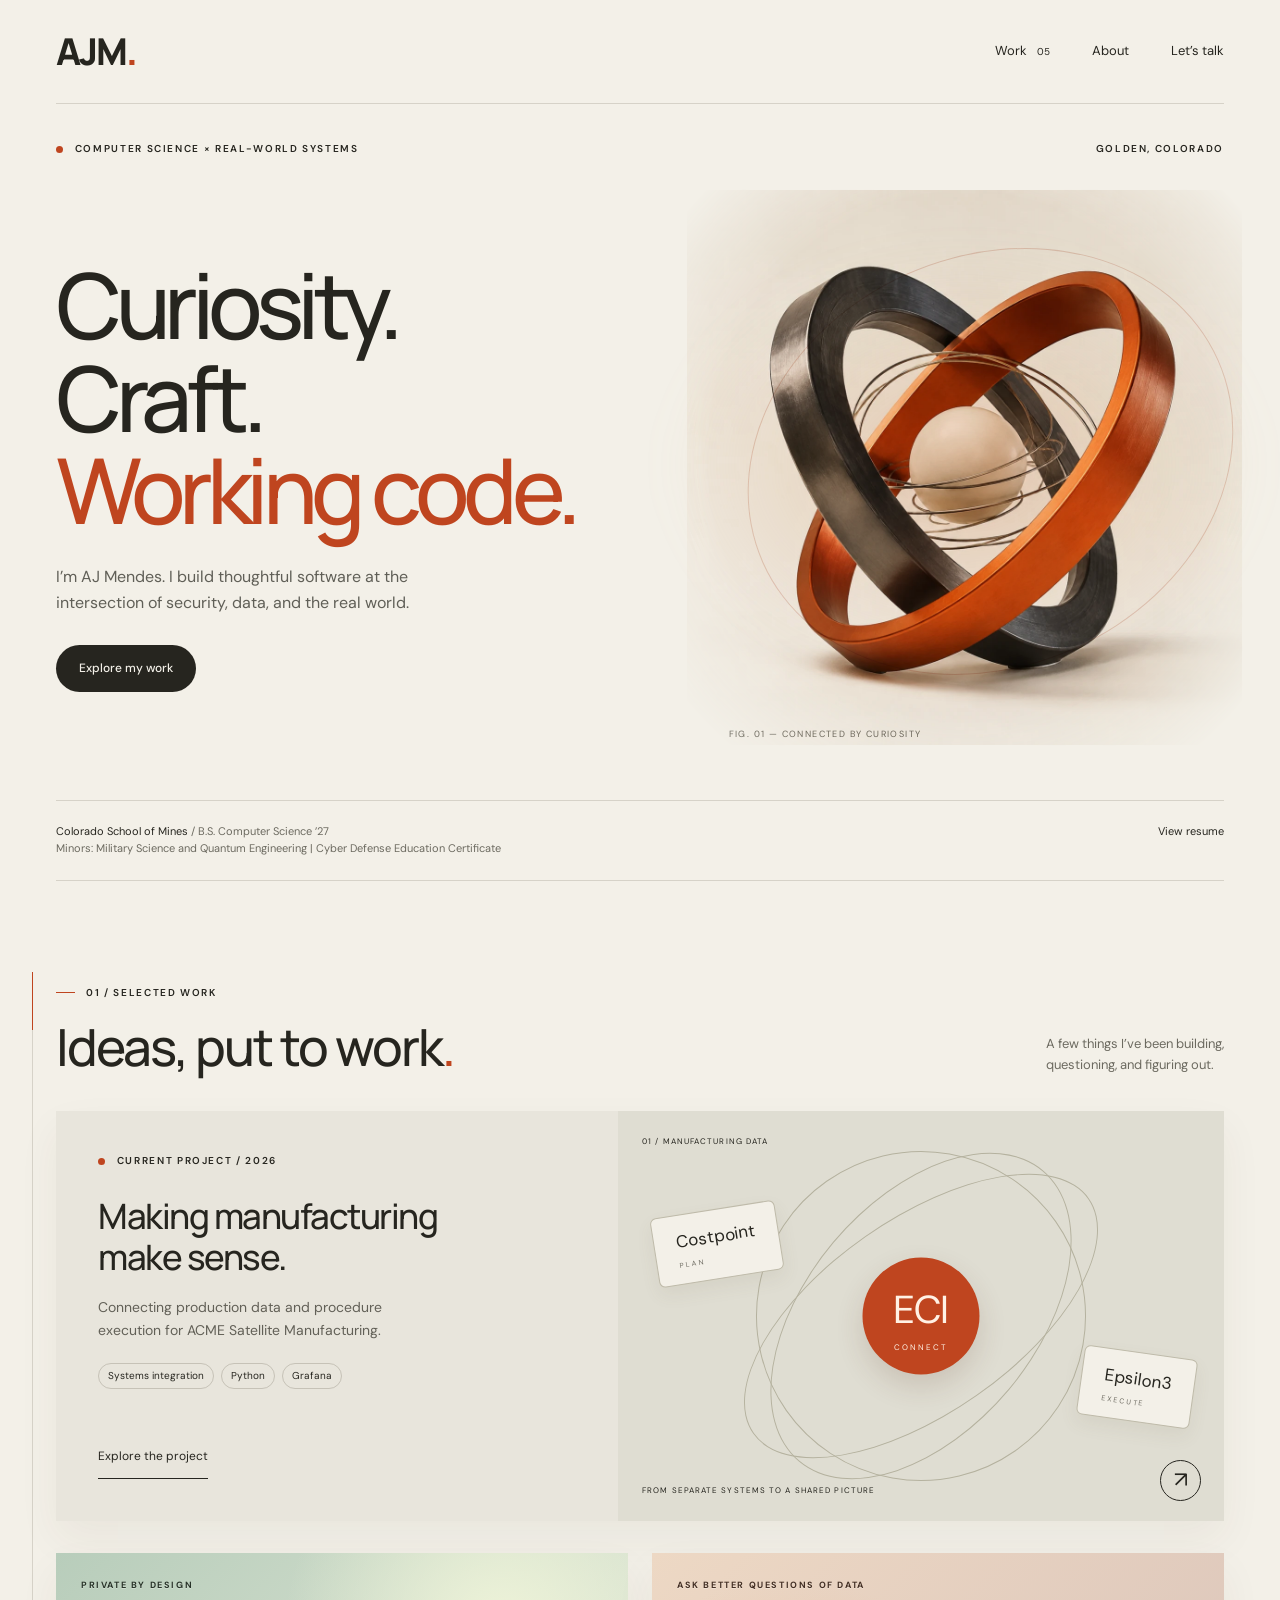
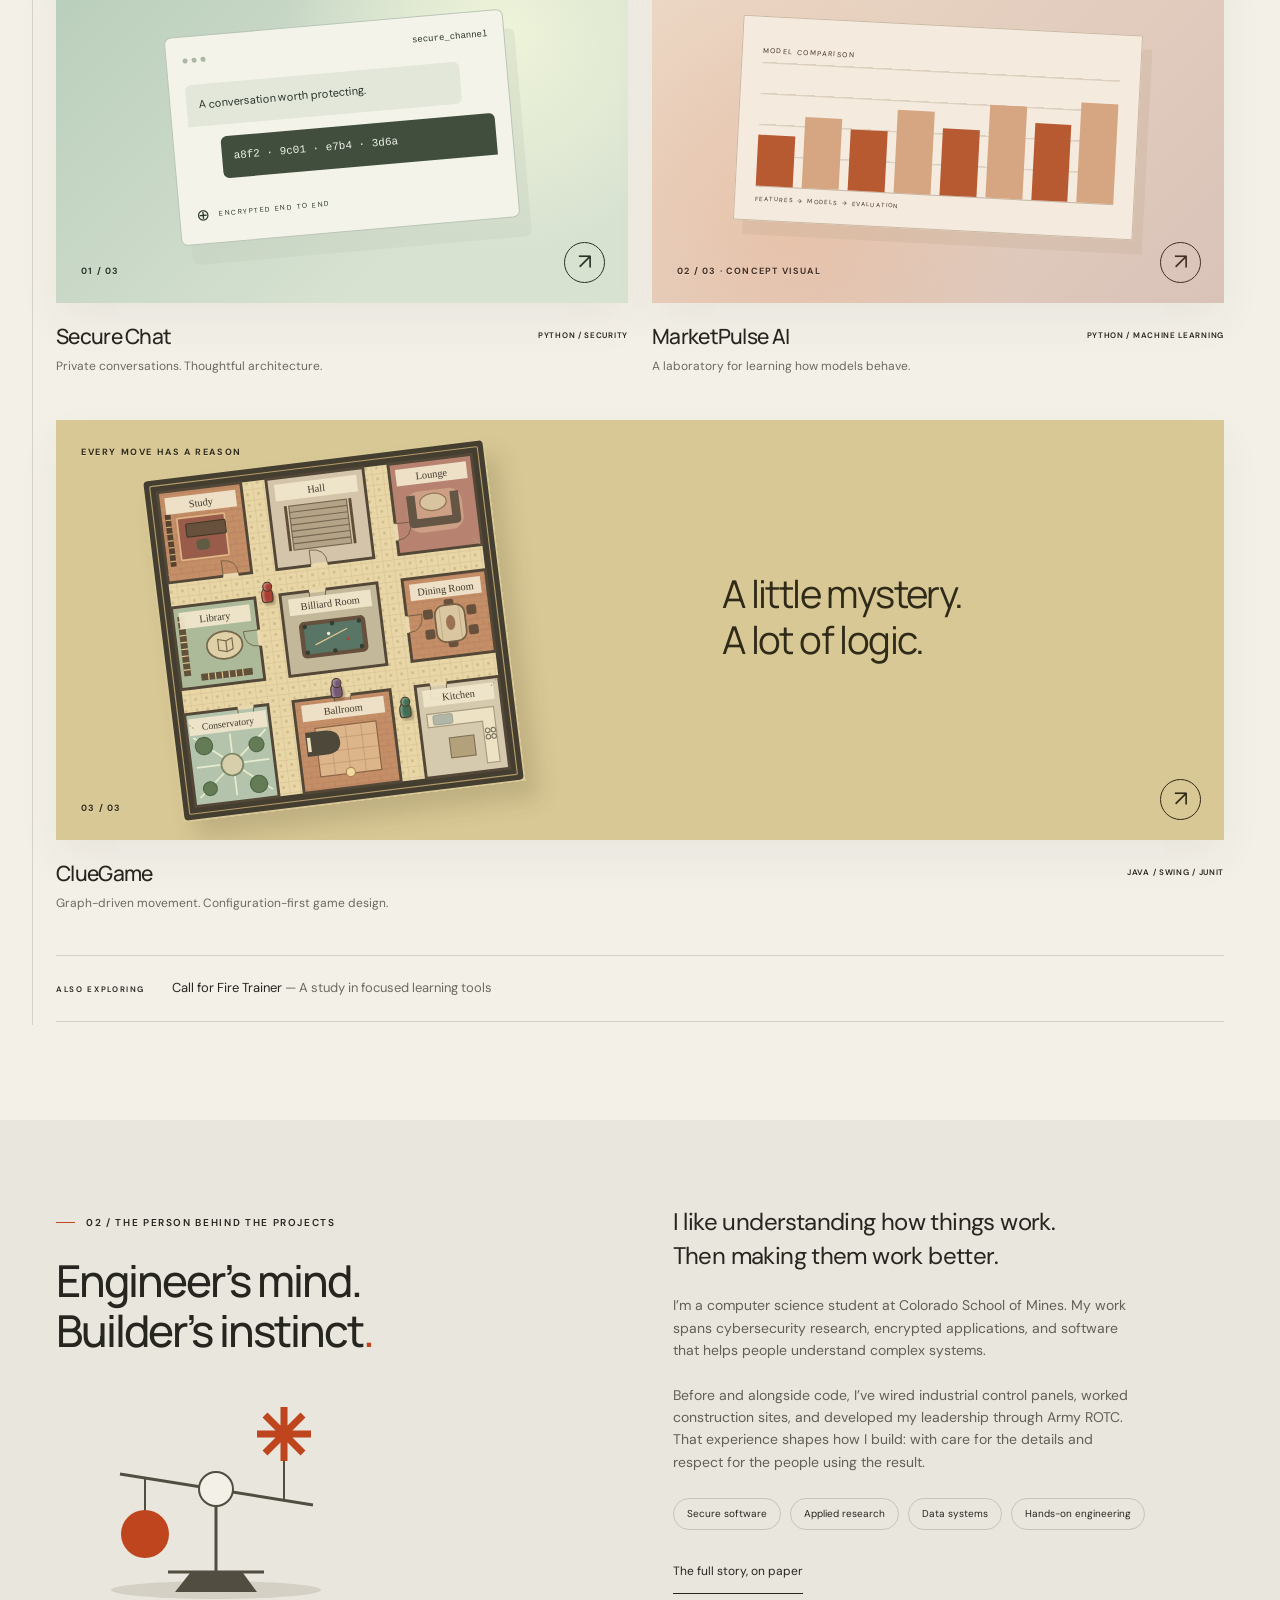
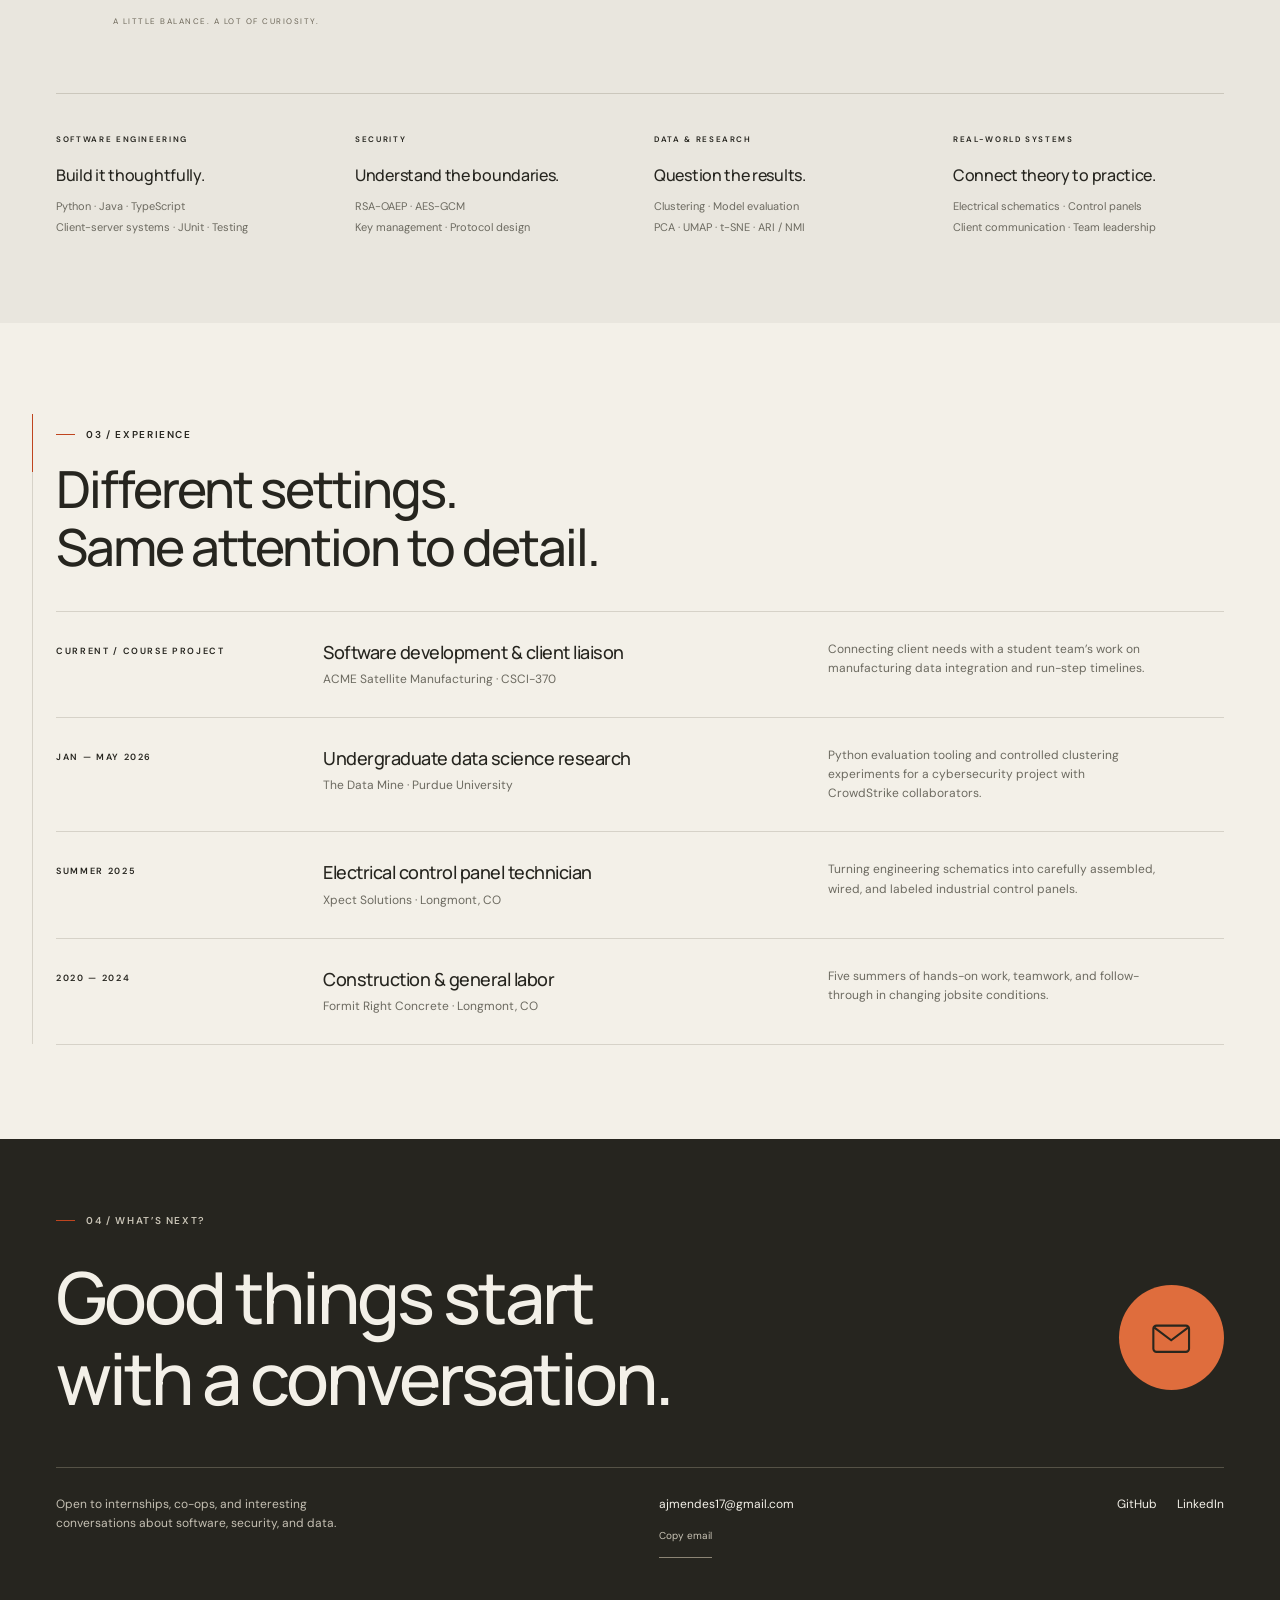
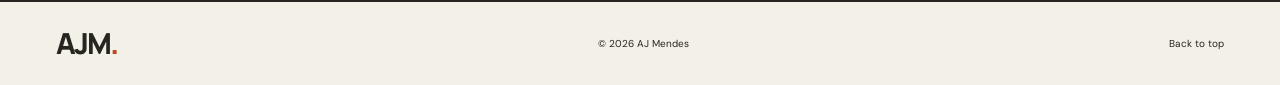
==== commit e0738e17: "Clarify homepage resume link" ====
--- a/index.html
+++ b/index.html
@@ -74,7 +74,7 @@
             href="output/pdf/aj-mendes-resume.pdf"
             target="_blank"
             rel="noopener"
-            >resume</a
+            >View resume</a
           >
         </div>
       </section>
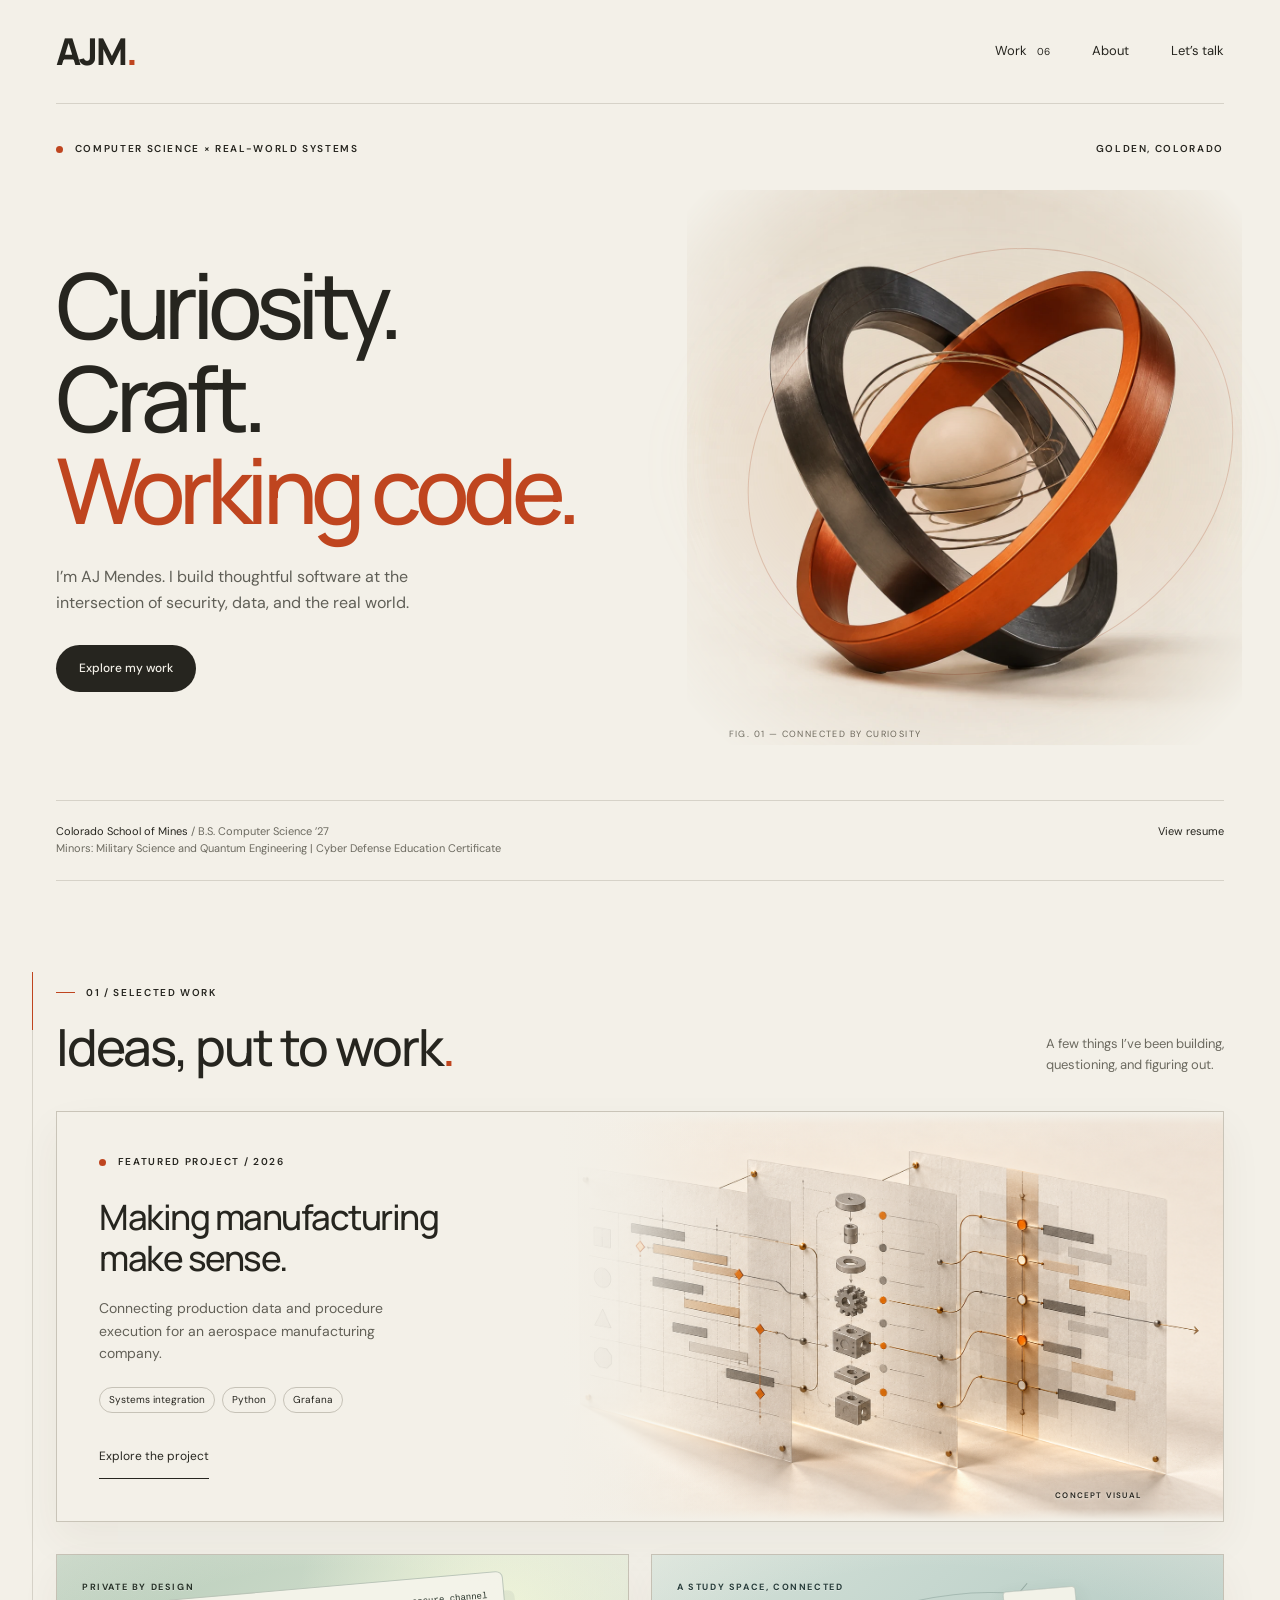
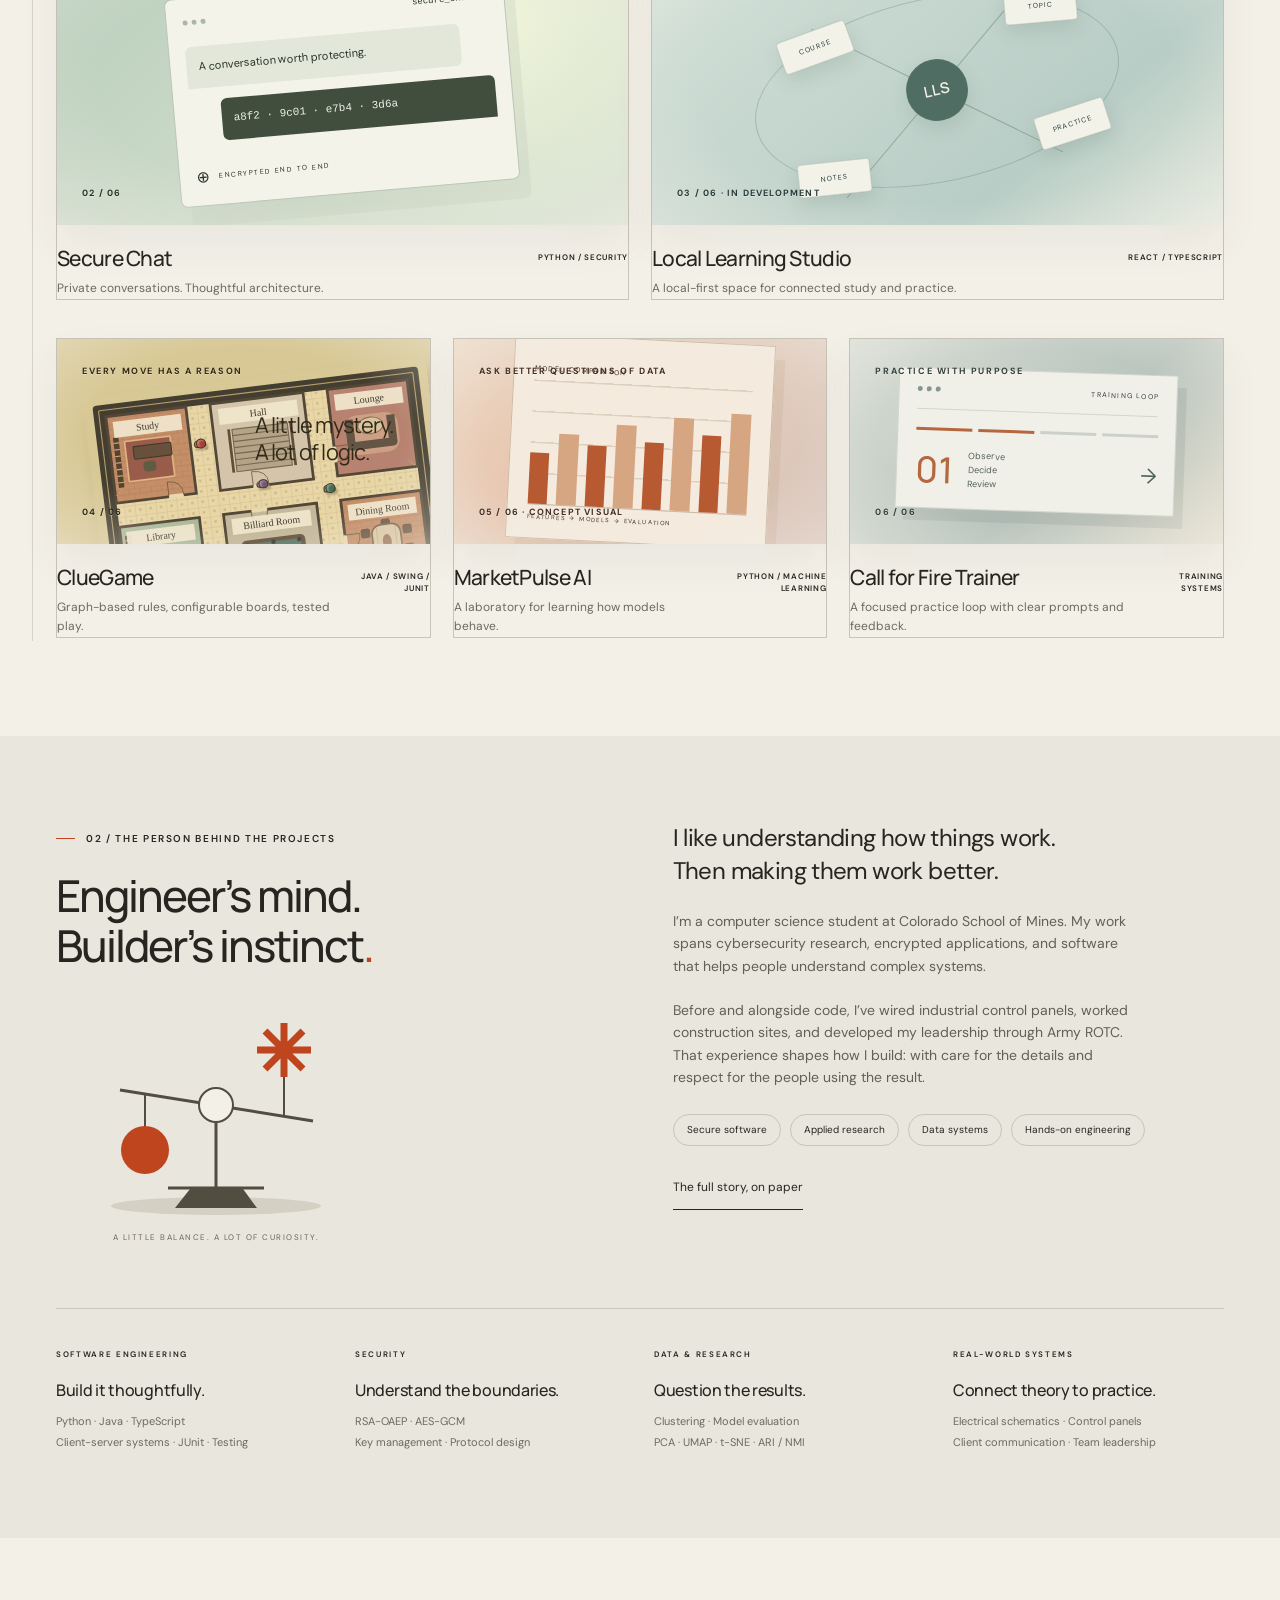
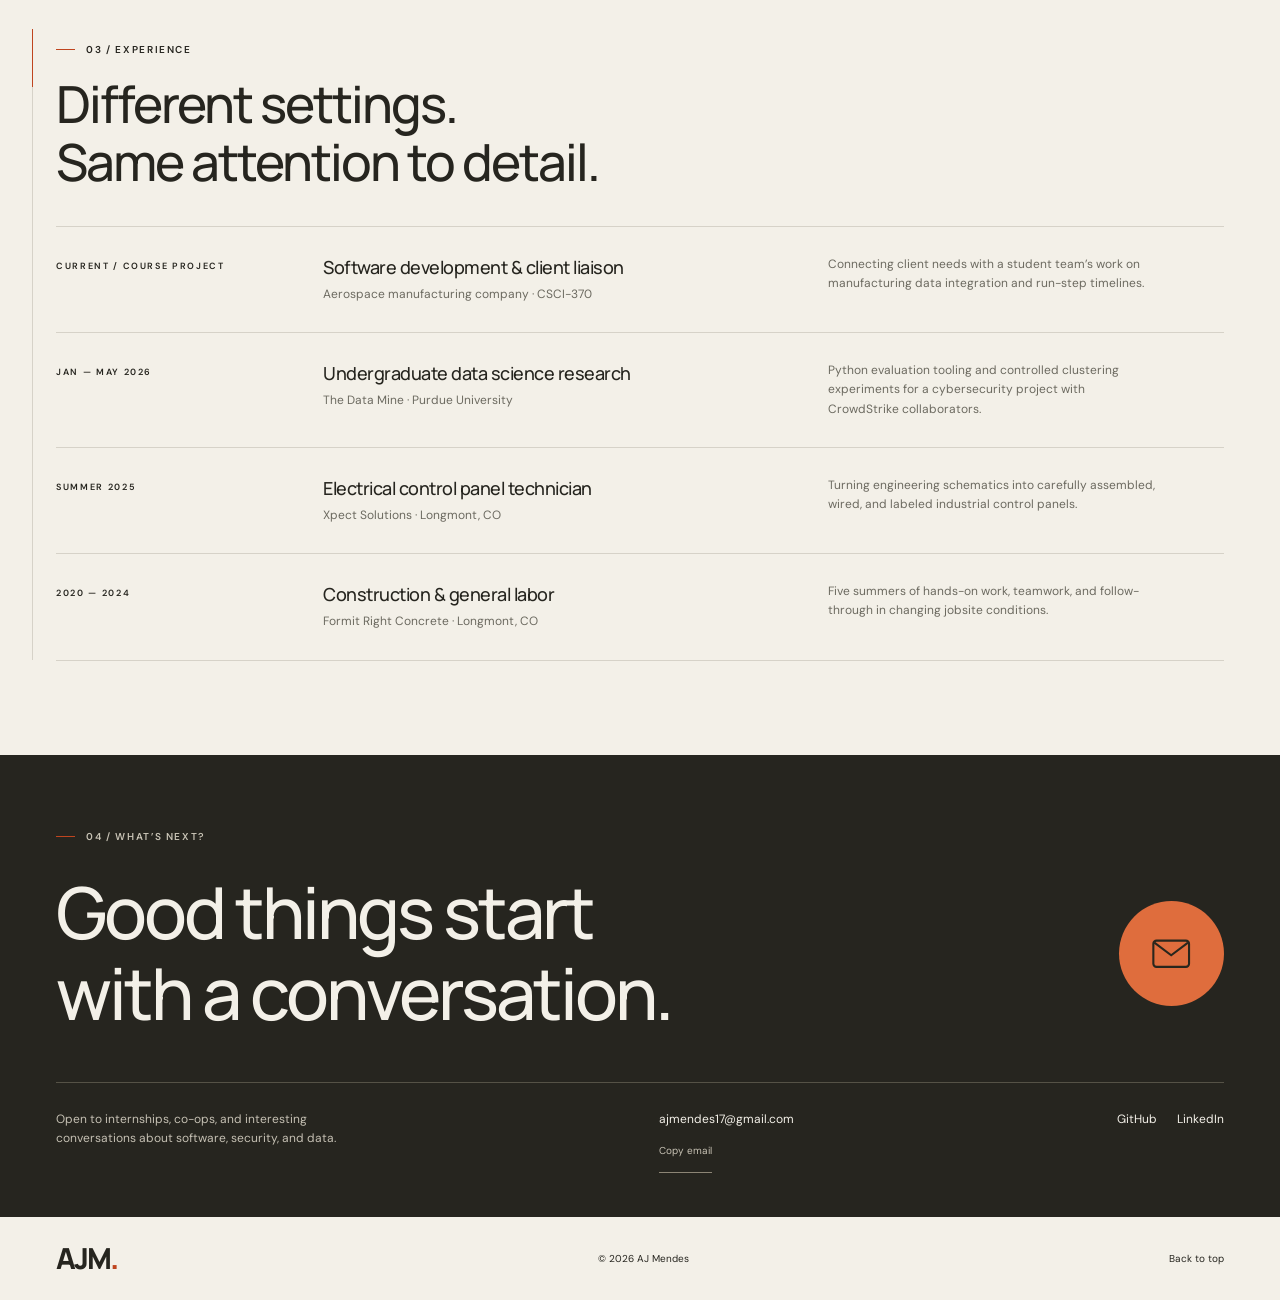
==== commit c9f88287: "Refine portfolio homepage project showcase" ====
--- a/index.html
+++ b/index.html
@@ -27,7 +27,7 @@
         >AJM<span class="orange">.</span></a
       >
       <nav aria-label="Main navigation">
-        <a href="index.html#projects">Work <span>05</span></a
+        <a href="index.html#projects">Work <span>06</span></a
         ><a href="index.html#about">About</a
         ><a href="index.html#contact">Let’s talk </a>
       </nav>
@@ -97,12 +97,12 @@
         <a href="acme-integration.html" class="featured project-link"
           ><div class="feature-copy">
             <span class="eyebrow"
-              ><span class="status-dot"></span> CURRENT PROJECT / 2026</span
+              ><span class="status-dot"></span> FEATURED PROJECT / 2026</span
             >
             <h3>Making manufacturing<br />make sense.</h3>
             <p>
-              Connecting production data and procedure execution for ACME
-              Satellite Manufacturing.
+              Connecting production data and procedure execution for an
+              aerospace manufacturing company.
             </p>
             <div class="tags">
               <span>Systems integration</span><span>Python</span
@@ -111,16 +111,12 @@
             <span class="text-link">Explore the project </span>
           </div>
           <div class="integration-art" aria-hidden="true">
-            <div class="orbit orbit-one"></div>
-            <div class="orbit orbit-two"></div>
-            <div class="orbit orbit-three"></div>
-            <span class="system-label top-label">01 / MANUFACTURING DATA</span>
-            <div class="system-node node-one">Costpoint<span>PLAN</span></div>
-            <div class="system-core">ECI<span>CONNECT</span></div>
-            <div class="system-node node-two">Epsilon3<span>EXECUTE</span></div>
-            <span class="system-label bottom-label"
-              >FROM SEPARATE SYSTEMS TO A SHARED PICTURE</span
-            >
+            <img
+              src="assets/concepts/eci/layered-system.png"
+              alt=""
+              loading="lazy"
+            />
+            <span class="integration-note eyebrow">CONCEPT VISUAL</span>
           </div></a
         >
         <div class="project-grid">
@@ -137,7 +133,7 @@
                   <span>⊕</span> ENCRYPTED END TO END
                 </div>
               </div>
-              <span class="art-index">01 / 03</span>
+              <span class="art-index">02 / 06</span>
             </div>
             <div class="project-meta">
               <div>
@@ -147,30 +143,31 @@
               <span class="eyebrow">PYTHON / SECURITY</span>
             </div></a
           >
-          <a href="marketpulse-ai.html" class="project-link"
-            ><div class="project-art ml-art" aria-hidden="true">
-              <span class="art-caption">ASK BETTER QUESTIONS OF DATA</span>
-              <div class="plot">
-                <span class="plot-label">MODEL COMPARISON</span>
-                <div class="bars">
-                  <i style="--bar: 48%"></i><i style="--bar: 67%"></i
-                  ><i style="--bar: 58%"></i><i style="--bar: 79%"></i
-                  ><i style="--bar: 63%"></i><i style="--bar: 88%"></i
-                  ><i style="--bar: 73%"></i><i style="--bar: 95%"></i>
-                </div>
-                <span class="plot-foot">FEATURES → MODELS → EVALUATION</span>
-              </div>
-              <span class="art-index">02 / 03 · CONCEPT VISUAL</span>
+          <a href="lls-project-card.html" class="project-link"
+            ><div class="project-art lls-art" aria-hidden="true">
+              <span class="art-caption">A STUDY SPACE, CONNECTED</span>
+              <div class="learning-graph">
+                <span class="learning-edge edge-a"></span>
+                <span class="learning-edge edge-b"></span>
+                <span class="learning-edge edge-c"></span>
+                <span class="learning-edge edge-d"></span>
+                <span class="learning-node node-course">COURSE</span>
+                <span class="learning-node node-topic">TOPIC</span>
+                <span class="learning-node node-practice">PRACTICE</span>
+                <span class="learning-node node-notes">NOTES</span>
+                <span class="learning-core">LLS</span>
+              </div>
+              <span class="art-index">03 / 06 · IN DEVELOPMENT</span>
             </div>
             <div class="project-meta">
               <div>
-                <h3>MarketPulse AI</h3>
-                <p>A laboratory for learning how models behave.</p>
-              </div>
-              <span class="eyebrow">PYTHON / MACHINE LEARNING</span>
+                <h3>Local Learning Studio</h3>
+                <p>A local-first space for connected study and practice.</p>
+              </div>
+              <span class="eyebrow">REACT / TYPESCRIPT</span>
             </div></a
           >
-          <a href="clue-game.html" class="project-link project-wide"
+          <a href="clue-game.html" class="project-link"
             ><div class="project-art clue-art" aria-hidden="true">
               <span class="art-caption">EVERY MOVE HAS A REASON</span>
               <div class="clue-board">
@@ -185,26 +182,59 @@
                 <span class="mansion-pawn pawn-green"></span>
                 <span class="mansion-pawn pawn-plum"></span>
               </div>
-              <div class="clue-type">
-                A little mystery.<br />A lot of logic.
-              </div>
-              <span class="art-index">03 / 03</span>
+              <div class="clue-type">A little mystery.<br />A lot of logic.</div>
+              <span class="art-index">04 / 06</span>
             </div>
             <div class="project-meta">
               <div>
                 <h3>ClueGame</h3>
-                <p>Graph-driven movement. Configuration-first game design.</p>
+                <p>Graph-based rules, configurable boards, tested play.</p>
               </div>
               <span class="eyebrow">JAVA / SWING / JUNIT</span>
             </div></a
           >
-        </div>
-        <a class="archive-link" href="call-for-fire-trainer.html"
-          ><span
-            ><span class="eyebrow">ALSO EXPLORING</span> Call for Fire Trainer
-            <span class="muted">— A study in focused learning tools</span></span
-          ></a
-        >
+          <a href="marketpulse-ai.html" class="project-link"
+            ><div class="project-art ml-art" aria-hidden="true">
+              <span class="art-caption">ASK BETTER QUESTIONS OF DATA</span>
+              <div class="plot">
+                <span class="plot-label">MODEL COMPARISON</span>
+                <div class="bars">
+                  <i style="--bar: 48%"></i><i style="--bar: 67%"></i
+                  ><i style="--bar: 58%"></i><i style="--bar: 79%"></i
+                  ><i style="--bar: 63%"></i><i style="--bar: 88%"></i
+                  ><i style="--bar: 73%"></i><i style="--bar: 95%"></i>
+                </div>
+                <span class="plot-foot">FEATURES → MODELS → EVALUATION</span>
+              </div>
+              <span class="art-index">05 / 06 · CONCEPT VISUAL</span>
+            </div>
+            <div class="project-meta">
+              <div>
+                <h3>MarketPulse AI</h3>
+                <p>A laboratory for learning how models behave.</p>
+              </div>
+              <span class="eyebrow">PYTHON / MACHINE LEARNING</span>
+            </div></a
+          >
+          <a href="call-for-fire-trainer.html" class="project-link"
+            ><div class="project-art fire-art" aria-hidden="true">
+              <span class="art-caption">PRACTICE WITH PURPOSE</span>
+              <div class="training-panel">
+                <div class="training-top"><i></i><i></i><i></i><span>TRAINING LOOP</span></div>
+                <div class="training-progress"><span></span><span></span><span></span><span></span></div>
+                <div class="training-display"><b>01</b><span>Observe<br />Decide<br />Review</span><i>→</i></div>
+              </div>
+              <span class="art-index">06 / 06</span>
+            </div>
+            <div class="project-meta">
+              <div>
+                <h3>Call for Fire Trainer</h3>
+                <p>A focused practice loop with clear prompts and feedback.</p>
+              </div>
+              <span class="eyebrow">TRAINING SYSTEMS</span>
+            </div></a
+          >
+        </div>
       </section>
       <section class="about-section" id="about">
         <div class="wrap about-grid">
@@ -321,7 +351,7 @@
           <span class="eyebrow">CURRENT / COURSE PROJECT</span>
           <div>
             <h3>Software development & client liaison</h3>
-            <p>ACME Satellite Manufacturing · CSCI-370</p>
+            <p>Aerospace manufacturing company · CSCI-370</p>
           </div>
           <p>
             Connecting client needs with a student team’s work on manufacturing
@@ -425,5 +455,6 @@
       <a class="wordmark" href="index.html">AJM<span class="orange">.</span></a
       ><span>© 2026 AJ Mendes</span><a href="#home">Back to top</a>
     </footer>
+    <script defer src="https://static.cloudflareinsights.com/beacon.min.js" data-cf-beacon='{"token": "07092e6aa0db47d29f91a6e14f4b2b43"}'></script>
   </body>
 </html>
--- a/portfolio.css
+++ b/portfolio.css
@@ -230,9 +230,10 @@
 .featured {
   display: grid;
   grid-template-columns: 1fr 1.08fr;
-  min-height: 410px;
+  min-height: 380px;
   background: #e8e5dc;
   overflow: hidden;
+  border: 1px solid #c9c4b8;
 }
 .feature-copy {
   padding: 42px;
@@ -277,104 +278,100 @@
   margin-top: auto;
 }
 .integration-art {
-  position: relative;
+  position: absolute;
+  z-index: 0;
+  inset: 0;
   overflow: hidden;
   contain: paint;
-  background: #dfddd2;
-  background-image: radial-gradient(#b9b6a6 0.7px, transparent 0.7px);
-  background-size: 14px 14px;
-  min-height: 380px;
-}
-.orbit {
-  position: absolute;
-  border: 1px solid #b5b29f;
-  border-radius: 50%;
-  left: 50%;
-  top: 50%;
-  width: 330px;
-  height: 330px;
-  transform: translate(-50%, -50%) rotate(-35deg);
-}
-.orbit-two {
-  width: 410px;
-  height: 195px;
-}
-.orbit-three {
-  width: 230px;
-  height: 380px;
-  transform: translate(-50%, -50%) rotate(40deg);
-}
-.system-core {
-  position: absolute;
-  top: 50%;
-  left: 50%;
-  transform: translate(-50%, -50%);
-  width: 117px;
-  height: 117px;
-  border-radius: 50%;
-  background: var(--orange);
-  color: #fff1e4;
-  display: flex;
-  align-items: center;
-  justify-content: center;
-  flex-direction: column;
-  font-size: 39px;
-  box-shadow: 0 12px 28px #5c382829;
-}
-.system-core span,
-.system-node span {
+  background: var(--paper);
+}
+.integration-art img {
+  position: absolute;
+  inset: 0;
   display: block;
+  width: 100%;
+  height: 100%;
+  object-fit: contain;
+  object-position: right center;
+}
+.integration-note {
+  position: absolute;
+  z-index: 3;
+  right: 82px;
+  bottom: 20px;
   font-size: 8px;
-  letter-spacing: 2px;
-}
-.system-node {
-  position: absolute;
-  background: var(--paper);
-  border: 1px solid #bfbbaa;
-  box-shadow: 0 8px 18px #68644d15;
-  border-radius: 6px;
-  padding: 13px 22px;
-  font-size: 17px;
-}
-.node-one {
-  left: 6%;
-  top: 24%;
-  transform: rotate(-9deg);
-}
-.node-two {
-  right: 5%;
-  bottom: 24%;
-  transform: rotate(8deg);
-}
-.system-node span {
-  color: var(--muted);
-  font-size: 7px;
-  margin-top: 4px;
-}
-.system-label {
-  position: absolute;
-  font-size: 8px;
-  letter-spacing: 1.1px;
-  left: 24px;
-  right: 24px;
-}
-.top-label {
-  top: 24px;
-}
-.bottom-label {
-  bottom: 24px;
+  letter-spacing: 1.2px;
+  color: var(--ink);
+  text-shadow: 0 1px 3px #f3f0e8;
 }
 .project-grid {
   display: grid;
-  grid-template-columns: 1fr 1fr;
-  gap: 43px 24px;
+  grid-template-columns: repeat(6, minmax(0, 1fr));
+  gap: 38px 22px;
   margin-top: 32px;
 }
+.project-grid > .project-link {
+  grid-column: span 2;
+  min-width: 0;
+  border: 1px solid #c9c4b8;
+}
+.project-grid > .project-link:nth-child(-n + 2) {
+  grid-column: span 3;
+}
 .project-art {
-  height: 350px;
+  height: 220px;
   position: relative;
   overflow: hidden;
   transition: filter 0.25s;
+}
+.project-art::before {
+  content: "";
+  position: absolute;
+  z-index: 1;
+  inset: 0;
+  pointer-events: none;
+  background: radial-gradient(
+    ellipse 82% 84% at 50% 48%,
+    transparent 52%,
+    rgb(243 240 232 / 30%) 79%,
+    var(--paper) 125%
+  );
+}
+.integration-art::before {
+  content: "";
+  position: absolute;
+  z-index: 1;
+  inset: 0;
+  pointer-events: none;
+  background: linear-gradient(
+    90deg,
+    var(--paper) 0%,
+    var(--paper) 43%,
+    rgb(243 240 232 / 84%) 48%,
+    rgb(243 240 232 / 42%) 53%,
+    rgb(243 240 232 / 10%) 58%,
+    transparent 64%
+  );
+}
+.integration-art::after {
+  content: "";
+  position: absolute;
+  z-index: 1;
+  inset: 0;
+  pointer-events: none;
+  background: linear-gradient(
+    180deg,
+    var(--paper) 0%,
+    rgb(243 240 232 / 22%) 3%,
+    transparent 10%,
+    transparent 83%,
+    rgb(243 240 232 / 22%) 97%,
+    var(--paper) 100%
+  );
+}
+.art-caption,
+.art-index {
+  z-index: 2;
 }
 .project-link:hover .project-art {
   filter: brightness(1.04);
@@ -546,11 +543,155 @@
 .project-wide {
   grid-column: 1/-1;
 }
+.project-grid > .project-link:nth-child(-n + 2) .project-art {
+  height: 270px;
+}
+.project-grid > .project-link:nth-child(n + 3) .project-art {
+  height: 205px;
+}
+.lls-art {
+  --art-ink: #283d3b;
+  display: grid;
+  place-items: center;
+  background: linear-gradient(140deg, #d4e1d8, #b8cdc6 70%, #e3e8dc);
+  color: var(--art-ink);
+}
+.learning-graph {
+  position: relative;
+  width: min(70%, 370px);
+  height: 68%;
+  border: 1px solid #55706a47;
+  border-radius: 50%;
+  transform: rotate(-12deg);
+}
+.learning-core,
+.learning-node {
+  position: absolute;
+  display: grid;
+  place-items: center;
+  border: 1px solid #667e774f;
+  background: #f2f2e8;
+  box-shadow: 0 8px 18px #394c4120;
+}
+.learning-core {
+  left: 50%;
+  top: 50%;
+  width: 62px;
+  height: 62px;
+  border-radius: 50%;
+  transform: translate(-50%, -50%);
+  background: #4f6d62;
+  color: #f2f0e6;
+  font: 600 15px var(--display);
+}
+.learning-node {
+  width: 73px;
+  height: 34px;
+  border-radius: 4px;
+  font-size: 7px;
+  letter-spacing: 1px;
+}
+.node-course { top: 4%; left: 10%; transform: rotate(-8deg); }
+.node-topic { top: 7%; right: 8%; transform: rotate(7deg); }
+.node-practice { right: 6%; bottom: 7%; transform: rotate(-6deg); }
+.node-notes { left: 8%; bottom: 5%; transform: rotate(6deg); }
+.learning-edge {
+  position: absolute;
+  left: 50%;
+  top: 50%;
+  width: 38%;
+  height: 1px;
+  background: #60797077;
+  transform-origin: left;
+}
+.edge-a { transform: rotate(-142deg); }
+.edge-b { transform: rotate(-38deg); }
+.edge-c { transform: rotate(38deg); }
+.edge-d { transform: rotate(142deg); }
+.fire-art {
+  --art-ink: #35413f;
+  display: grid;
+  place-items: center;
+  background: linear-gradient(135deg, #d8ddd5, #b9c5be 58%, #e5dfd0);
+  color: var(--art-ink);
+}
+.training-panel {
+  width: min(75%, 360px);
+  padding: 15px 18px 17px;
+  background: #f1f0e8;
+  border: 1px solid #8b99904d;
+  box-shadow: 9px 12px 0 #55655c21;
+  transform: rotate(2deg);
+}
+.training-top {
+  display: flex;
+  align-items: center;
+  gap: 4px;
+  padding-bottom: 14px;
+  border-bottom: 1px solid #d2d5cb;
+}
+.training-top i {
+  width: 5px;
+  height: 5px;
+  border-radius: 50%;
+  background: #87968c;
+}
+.training-top span {
+  margin-left: auto;
+  font-size: 7px;
+  letter-spacing: 1.2px;
+}
+.training-progress {
+  display: flex;
+  gap: 6px;
+  margin: 18px 0;
+}
+.training-progress span {
+  height: 3px;
+  flex: 1;
+  background: #cbd1c8;
+}
+.training-progress span:first-child,
+.training-progress span:nth-child(2) { background: #b56840; }
+.training-display {
+  display: flex;
+  align-items: center;
+  gap: 15px;
+  color: #52635a;
+}
+.training-display b {
+  font: 500 36px/1 var(--display);
+  color: #b56840;
+}
+.training-display span {
+  font-size: 9px;
+  line-height: 1.55;
+}
+.training-display i {
+  margin-left: auto;
+  font-size: 21px;
+  font-style: normal;
+}
 .clue-art {
   --art-ink: #302a18;
   height: 330px;
   background: #e2c15e;
   color: var(--art-ink);
+}
+.project-grid .clue-board {
+  width: 158px;
+  height: 158px;
+  left: 8%;
+  top: 24px;
+  gap: 2px;
+  padding: 7px;
+  transform: rotate(-14deg);
+}
+.project-grid .clue-type {
+  left: 53%;
+  top: 36%;
+  font-size: clamp(18px, 1.7vw, 25px);
+  letter-spacing: -0.8px;
 }
 .clue-board {
   display: grid;
@@ -1068,6 +1209,19 @@
   .project-art {
     height: 310px;
   }
+  .project-grid {
+    grid-template-columns: repeat(2, minmax(0, 1fr));
+    gap: 34px 20px;
+  }
+  .project-grid > .project-link,
+  .project-grid > .project-link:nth-child(-n + 2) {
+    grid-column: span 1;
+  }
+  .project-grid > .project-link .project-art,
+  .project-grid > .project-link:nth-child(-n + 2) .project-art,
+  .project-grid > .project-link:nth-child(n + 3) .project-art {
+    height: 250px;
+  }
   .clue-board {
     left: 10%;
   }
@@ -1169,9 +1323,6 @@
   .feature-copy > p {
     max-width: 100%;
   }
-  .integration-art {
-    min-height: 330px;
-  }
   .project-grid {
     grid-template-columns: 1fr;
     gap: 32px;
@@ -1179,6 +1330,11 @@
   }
   .project-art {
     height: 320px;
+  }
+  .project-grid > .project-link .project-art,
+  .project-grid > .project-link:nth-child(-n + 2) .project-art,
+  .project-grid > .project-link:nth-child(n + 3) .project-art {
+    height: 300px;
   }
   .project-wide {
     grid-column: auto;
@@ -1188,6 +1344,12 @@
     height: 220px;
     left: 10%;
     top: 65px;
+  }
+  .project-grid .clue-board {
+    width: 205px;
+    height: 205px;
+    left: 6%;
+    top: 48px;
   }
   .clue-type {
     font-size: 26px;
@@ -1199,6 +1361,11 @@
     border-radius: 4px;
     box-shadow: 0 2px 10px rgb(48 42 24 / 14%);
   }
+  .project-grid .clue-type {
+    left: 52%;
+    top: 37%;
+    font-size: 22px;
+  }
   .project-meta {
     display: flex;
   }
@@ -1419,36 +1586,9 @@
 .project-art {
   box-shadow: 0 18px 40px #40352b0e;
 }
-.project-art::after,
-.featured::after {
-  content: "↗";
-  position: absolute;
-  right: 23px;
-  bottom: 20px;
-  width: 39px;
-  height: 39px;
-  display: grid;
-  place-items: center;
-  border: 1px solid currentColor;
-  border-radius: 50%;
-  font-size: 22px;
-  line-height: 1;
-  transition: transform .25s ease, background .25s ease, color .25s ease;
-}
 .featured {
   position: relative;
-}
-.featured::after {
-  z-index: 2;
-  color: var(--ink);
-}
-.project-link:hover .project-art::after,
-.project-link:focus-visible .project-art::after,
-.featured:hover::after,
-.featured:focus-visible::after {
-  transform: translate(3px, -3px);
-  background: var(--ink);
-  color: var(--paper);
+  isolation: isolate;
 }
 .chat-art {
   --art-ink: #283329;
@@ -1482,6 +1622,32 @@
   box-shadow: 12px 24px 22px #40352b24;
 }
 
+@media (max-height: 760px) and (min-width: 761px) {
+  .integration-art::before {
+    background: linear-gradient(
+      90deg,
+      var(--paper) 0%,
+      var(--paper) 31%,
+      rgb(243 240 232 / 88%) 42%,
+      rgb(243 240 232 / 68%) 52%,
+      rgb(243 240 232 / 40%) 63%,
+      rgb(243 240 232 / 16%) 74%,
+      transparent 86%
+    );
+  }
+  .integration-art::after {
+    background: linear-gradient(
+      180deg,
+      var(--paper) 0%,
+      rgb(243 240 232 / 64%) 5%,
+      transparent 17%,
+      transparent 83%,
+      rgb(243 240 232 / 64%) 95%,
+      var(--paper) 100%
+    );
+  }
+}
+
 @media (max-width: 760px) {
   .hero-grid { gap: 10px; padding: 30px 0 25px; }
   .hero-copy { padding: 0; }
@@ -1489,7 +1655,6 @@
   .hero-art img { transform: scale(1.02); }
   .work-section::before,
   .experience-section::before { display: none; }
-  .featured::after { bottom: 22px; }
 }
 @media (prefers-reduced-motion: reduce) {
   .project-link:hover .chat-window,
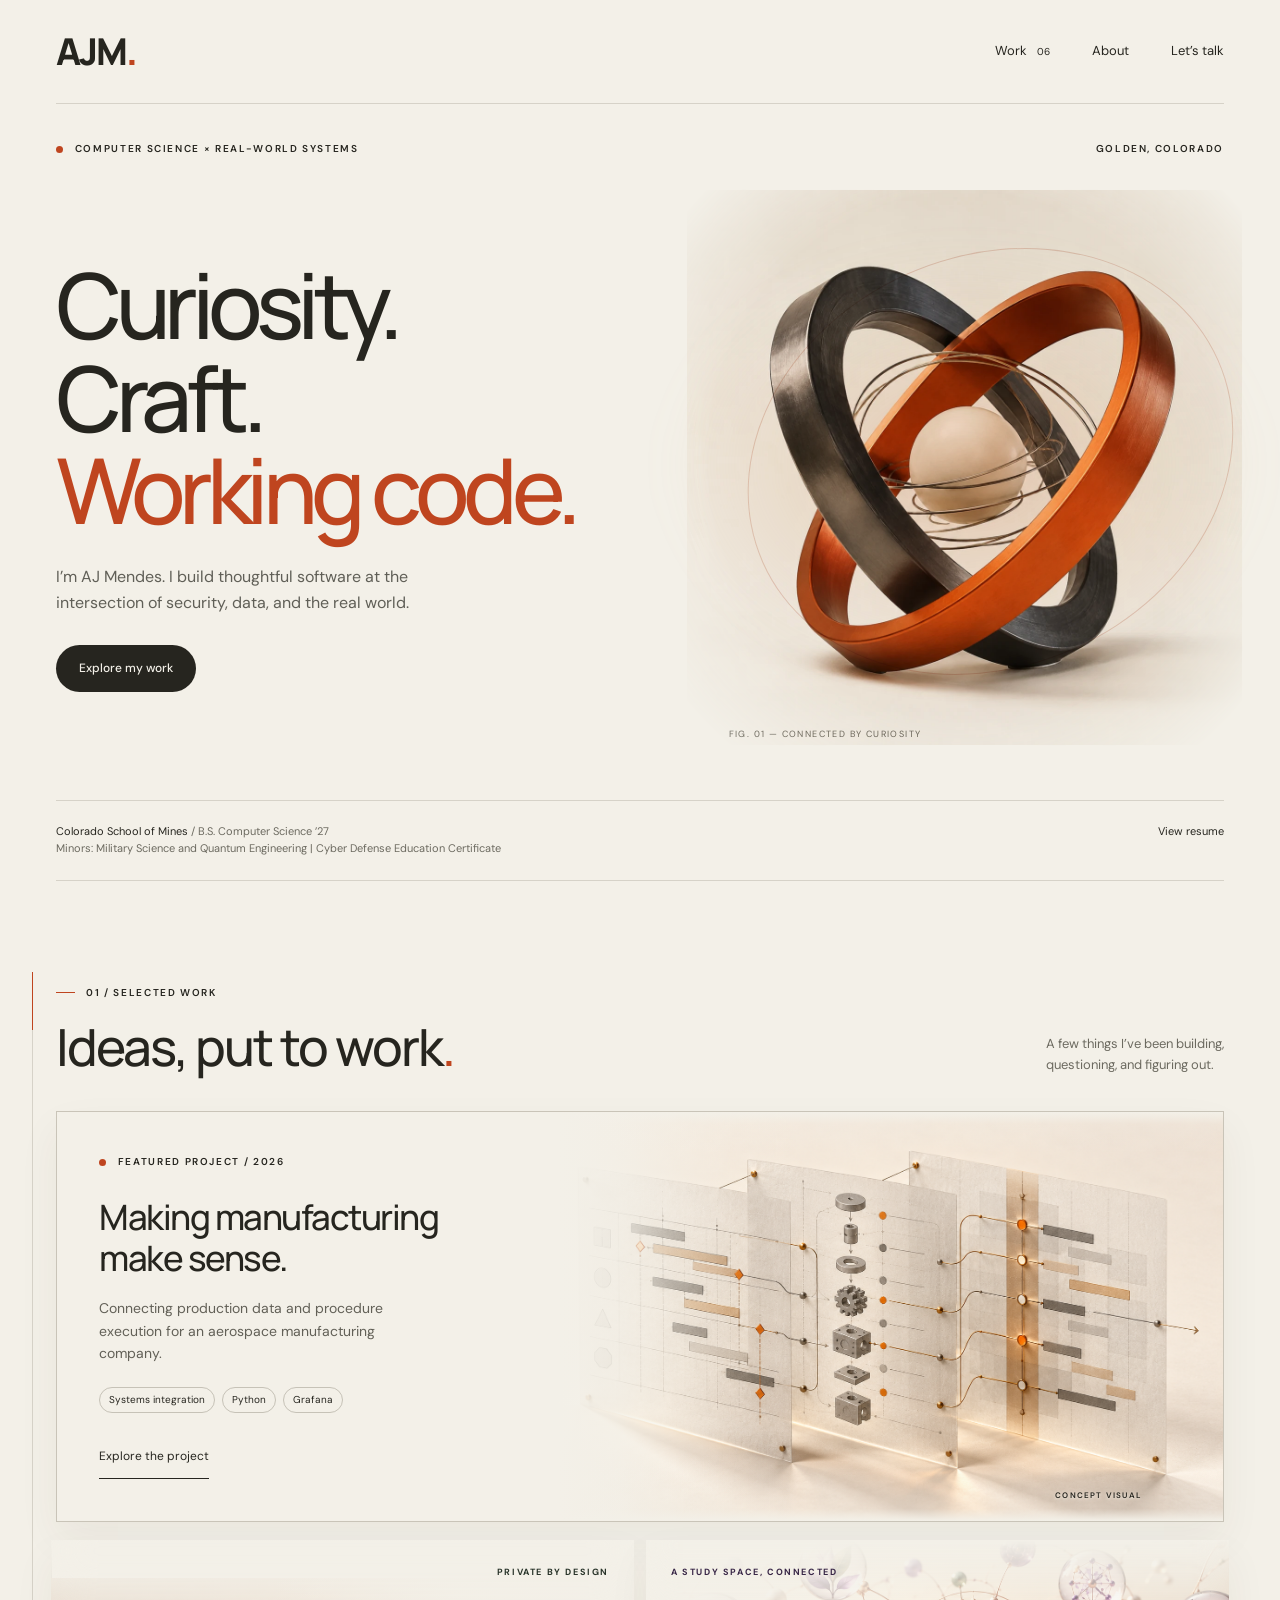
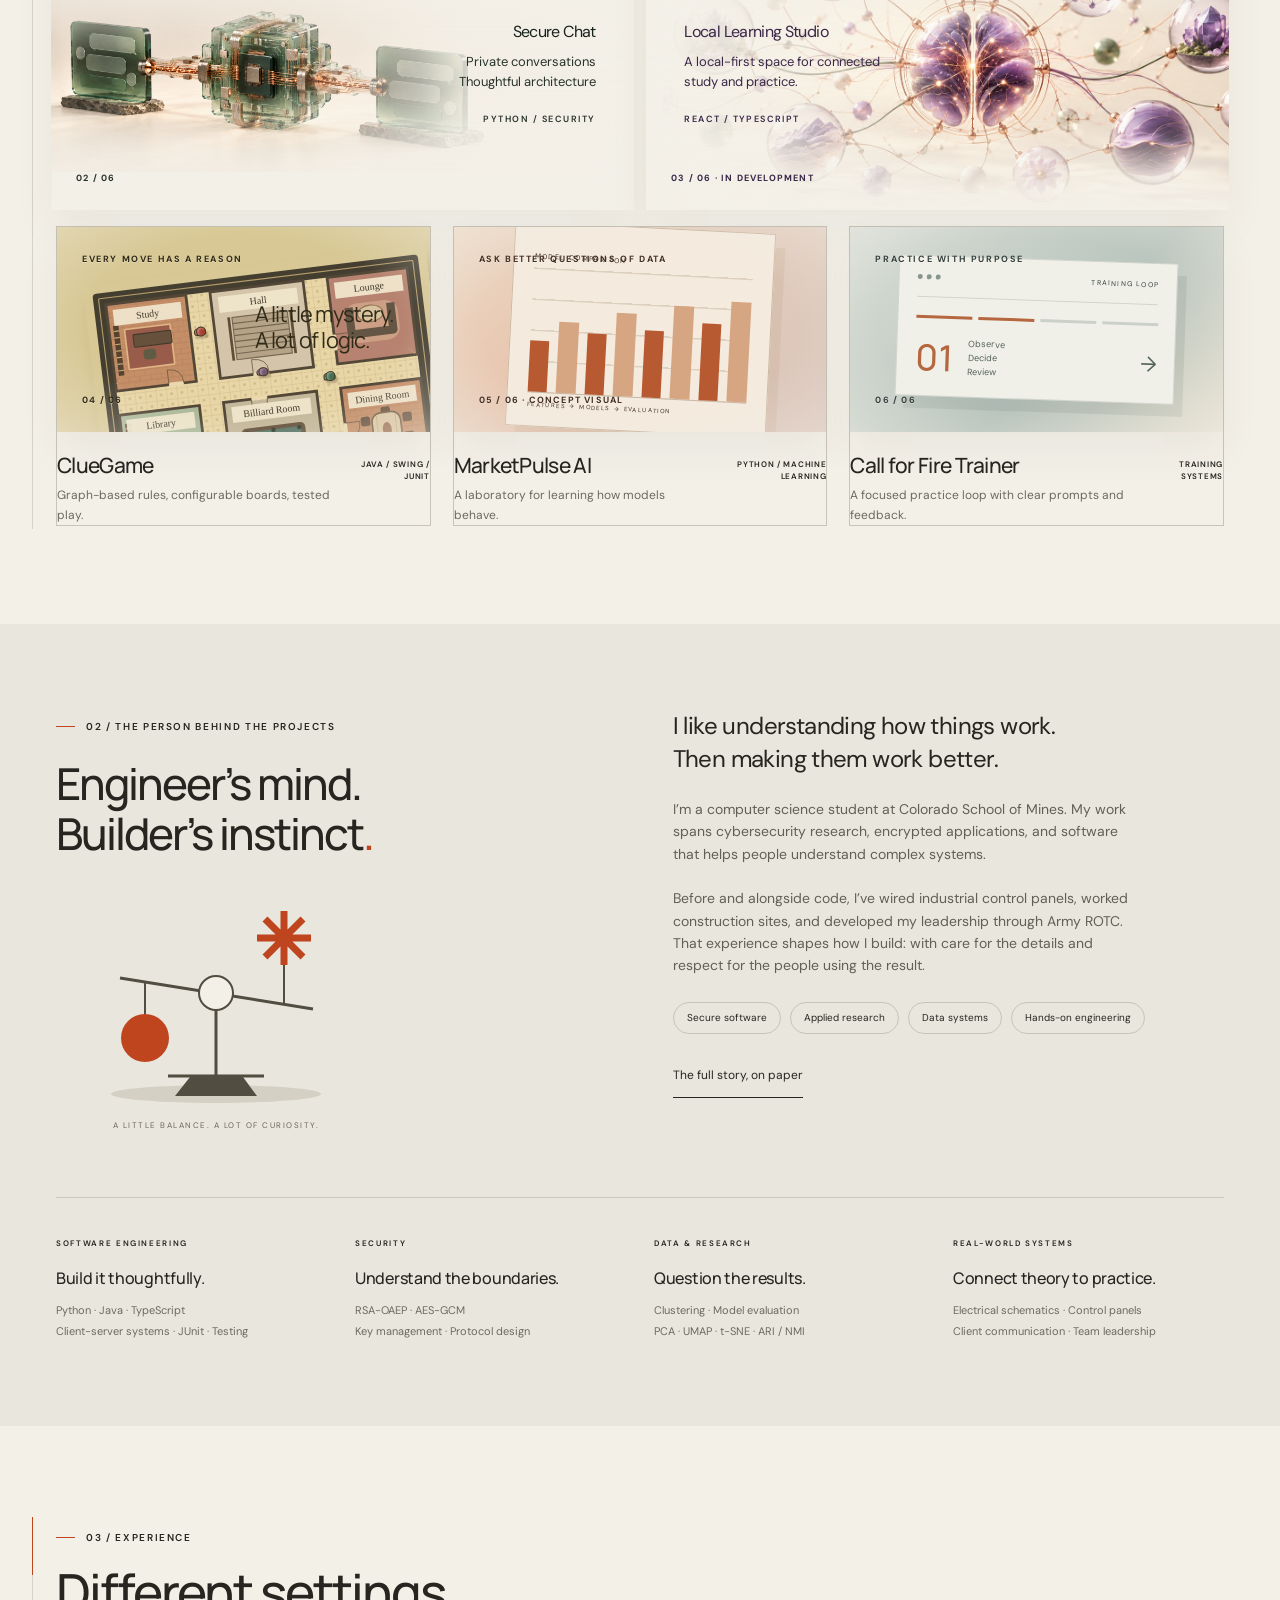
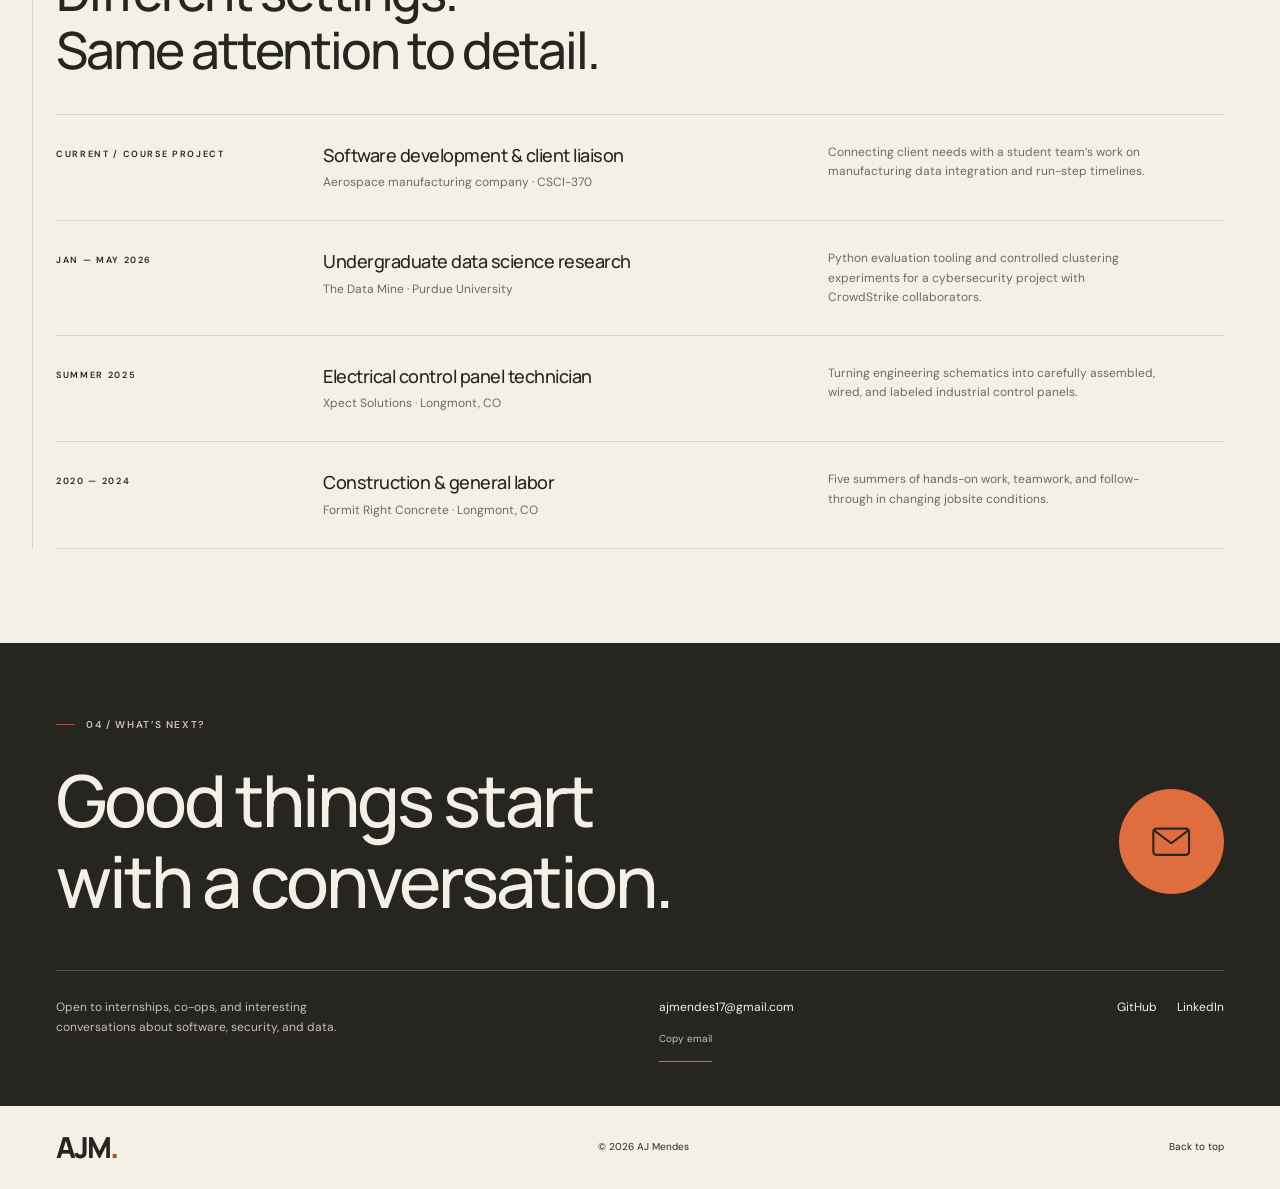
==== commit 81612a8c: "Refine homepage project cards" ====
--- a/index.html
+++ b/index.html
@@ -16,7 +16,7 @@
       href="https://fonts.googleapis.com/css2?family=DM+Sans:wght@400;450;500;600;650;700&family=Manrope:wght@400;500;600;650;700;800&display=swap"
       rel="stylesheet"
     />
-    <link rel="stylesheet" href="portfolio.css?v=2" />
+    <link rel="stylesheet" href="portfolio.css?v=12" />
     <link rel="stylesheet" href="mansion.css?v=1" />
     <script src="portfolio.js?v=1" defer></script>
   </head>
@@ -120,52 +120,40 @@
           </div></a
         >
         <div class="project-grid">
-          <a href="secure-chat-app.html" class="project-link"
+          <a href="secure-chat-app.html" class="project-link secure-chat-card"
             ><div class="project-art chat-art" aria-hidden="true">
+              <img
+                src="assets/concepts/secure-chat/secure-enclave.png"
+                alt=""
+                loading="lazy"
+              />
               <span class="art-caption">PRIVATE BY DESIGN</span>
-              <div class="chat-window">
-                <div class="window-top">
-                  <i></i><i></i><i></i><span>secure_channel</span>
-                </div>
-                <div class="bubble">A conversation worth protecting.</div>
-                <div class="bubble encrypted">a8f2 · 9c01 · e7b4 · 3d6a</div>
-                <div class="secure-note">
-                  <span>⊕</span> ENCRYPTED END TO END
-                </div>
+              <div class="chat-card-copy">
+                <h3>Secure Chat</h3>
+                <p>Private conversations<br />Thoughtful architecture</p>
+                <span class="eyebrow">PYTHON / SECURITY</span>
               </div>
               <span class="art-index">02 / 06</span>
             </div>
-            <div class="project-meta">
-              <div>
-                <h3>Secure Chat</h3>
-                <p>Private conversations. Thoughtful architecture.</p>
-              </div>
-              <span class="eyebrow">PYTHON / SECURITY</span>
-            </div></a
-          >
-          <a href="lls-project-card.html" class="project-link"
+          </a
+          >
+          <a href="lls-project-card.html" class="project-link lls-project-card"
             ><div class="project-art lls-art" aria-hidden="true">
+              <img
+                class="lls-concept-art"
+                src="assets/concepts/lls/knowledge-graph-purple-brain.png"
+                alt=""
+                loading="lazy"
+              />
               <span class="art-caption">A STUDY SPACE, CONNECTED</span>
-              <div class="learning-graph">
-                <span class="learning-edge edge-a"></span>
-                <span class="learning-edge edge-b"></span>
-                <span class="learning-edge edge-c"></span>
-                <span class="learning-edge edge-d"></span>
-                <span class="learning-node node-course">COURSE</span>
-                <span class="learning-node node-topic">TOPIC</span>
-                <span class="learning-node node-practice">PRACTICE</span>
-                <span class="learning-node node-notes">NOTES</span>
-                <span class="learning-core">LLS</span>
-              </div>
-              <span class="art-index">03 / 06 · IN DEVELOPMENT</span>
-            </div>
-            <div class="project-meta">
-              <div>
+              <div class="lls-card-copy">
                 <h3>Local Learning Studio</h3>
                 <p>A local-first space for connected study and practice.</p>
-              </div>
-              <span class="eyebrow">REACT / TYPESCRIPT</span>
-            </div></a
+                <span class="eyebrow">REACT / TYPESCRIPT</span>
+              </div>
+              <span class="art-index">03 / 06 · IN DEVELOPMENT</span>
+            </div>
+          </a
           >
           <a href="clue-game.html" class="project-link"
             ><div class="project-art clue-art" aria-hidden="true">
--- a/portfolio.css
+++ b/portfolio.css
@@ -414,62 +414,118 @@
 }
 .chat-art {
   --art-ink: #283329;
-  background: #d7dfd4;
+  background: var(--paper);
   color: var(--art-ink);
-  display: grid;
-  place-items: center;
-}
-.chat-window {
-  width: 70%;
-  max-width: 340px;
-  background: #f3f3e9;
-  border: 1px solid #bac5b8;
-  box-shadow: 10px 20px 0 #bcc8b54a;
-  transform: rotate(-5deg);
-  padding: 16px;
-  border-radius: 7px;
-}
-.window-top {
-  display: flex;
-  align-items: center;
-  gap: 4px;
-  padding-bottom: 18px;
-}
-.window-top i {
-  width: 5px;
-  height: 5px;
-  border-radius: 50%;
-  background: #adb7a5;
-}
-.window-top span {
+  isolation: isolate;
+  height: clamp(285px, 24vw, 370px);
+  overflow: hidden;
+}
+.chat-art::before,
+.chat-art::after {
+  content: "";
+  position: absolute;
+  z-index: 1;
+  inset-block: 0;
+  pointer-events: none;
+}
+.chat-art::before {
+  inset: -1px;
+  background:
+    linear-gradient(90deg, transparent 38%, rgb(243 240 232 / 84%) 70%, var(--paper) 100%),
+    linear-gradient(
+      180deg,
+      var(--paper) 0%,
+      rgb(243 240 232 / 88%) 10%,
+      rgb(243 240 232 / 58%) 22%,
+      rgb(243 240 232 / 22%) 34%,
+      transparent 44%,
+      transparent 56%,
+      rgb(243 240 232 / 22%) 66%,
+      rgb(243 240 232 / 58%) 78%,
+      rgb(243 240 232 / 88%) 90%,
+      var(--paper) 100%
+    );
+}
+.chat-art::after {
+  inset: -18px -1px;
+  background: linear-gradient(180deg, var(--paper) 0%, transparent 42%, transparent 58%, var(--paper) 100%);
+  filter: blur(20px);
+  opacity: 0.58;
+}
+.chat-art img {
+  position: absolute;
+  inset: 0;
+  z-index: 0;
+  display: block;
+  width: 100%;
+  height: 100%;
+  object-fit: contain;
+  object-position: left center;
+  transform: scaleX(-1);
+}
+.secure-chat-card {
+  border: 0 !important;
+  position: relative;
+  isolation: isolate;
+  align-self: stretch;
+}
+.secure-chat-card .chat-art {
+  margin: -14px -5px -22px;
+  outline: 1px solid #c9c4b8;
+  outline-offset: -1px;
+}
+.secure-chat-card .chat-card-copy {
+  position: absolute;
+  z-index: 2;
+  right: clamp(22px, 3vw, 42px);
+  top: 50%;
+  width: min(50%, 330px);
+  transform: translateY(-50%);
+  text-align: right;
+  text-shadow: 0 1px 16px var(--paper), 0 0 32px var(--paper);
+}
+.secure-chat-card .chat-card-copy h3 {
+  margin: 0 0 8px;
+  font: 650 clamp(25px, 2.4vw, 34px)/1.04 var(--serif);
+  letter-spacing: -0.04em;
+  color: #17221b;
+}
+.secure-chat-card .chat-card-copy p {
+  max-width: 30ch;
+  margin: 0 0 13px;
+  font-size: 13px;
+  line-height: 1.5;
   margin-left: auto;
-  font-family: monospace;
+}
+.secure-chat-card .chat-card-copy .eyebrow {
   font-size: 9px;
-}
-.bubble {
-  background: #e2e7da;
-  padding: 12px;
-  font-size: 11px;
-  max-width: 90%;
-  border-radius: 6px 6px 6px 0;
-  margin-bottom: 12px;
-}
-.encrypted {
-  margin-left: auto;
-  background: #414e3e;
-  color: #edf1e8;
-  font-family: monospace;
-  border-radius: 6px 6px 0 6px;
-}
-.secure-note {
-  font-size: 7px;
   letter-spacing: 1.5px;
-  margin-top: 22px;
-}
-.secure-note span {
-  font-size: 16px;
-  vertical-align: middle;
-  margin-right: 5px;
+}
+.secure-chat-card .art-caption,
+.secure-chat-card .art-index {
+  text-shadow: 0 1px 12px var(--paper), 0 0 22px var(--paper);
+}
+.secure-chat-card .art-caption {
+  left: auto;
+  right: 25px;
+}
+@media (max-width: 760px) {
+  .secure-chat-card .chat-art {
+    margin: -8px -8px -14px;
+    height: 300px;
+  }
+  .chat-art img {
+    object-position: center;
+  }
+  .secure-chat-card .chat-card-copy {
+    left: auto;
+    right: 22px;
+    top: auto;
+    bottom: 32px;
+    width: min(76%, 310px);
+    transform: none;
+    text-align: right;
+  }
 }
 .ml-art {
   --art-ink: #432f24;
@@ -550,11 +606,93 @@
   height: 205px;
 }
 .lls-art {
-  --art-ink: #283d3b;
-  display: grid;
-  place-items: center;
-  background: linear-gradient(140deg, #d4e1d8, #b8cdc6 70%, #e3e8dc);
+  --art-ink: #392747;
+  background: var(--paper);
+  isolation: isolate;
   color: var(--art-ink);
+}
+.lls-concept-art {
+  position: absolute;
+  z-index: 0;
+  inset: -10% -4% -10% 3%;
+  width: 101%;
+  height: 120%;
+  object-fit: cover;
+  object-position: 80% center;
+}
+.lls-art::before {
+  z-index: 1;
+  background:
+    linear-gradient(90deg, var(--paper) 0%, rgb(243 240 232 / 91%) 14%, transparent 55%),
+    linear-gradient(180deg, var(--paper) 0%, transparent 28%, transparent 72%, var(--paper) 100%);
+}
+.lls-art::after {
+  content: "";
+  position: absolute;
+  z-index: 1;
+  inset: -18px -1px;
+  pointer-events: none;
+  background: linear-gradient(180deg, var(--paper) 0%, transparent 45%, transparent 55%, var(--paper) 100%);
+  filter: blur(14px);
+  opacity: 0.78;
+}
+.lls-art .art-caption,
+.lls-art .art-index {
+  z-index: 2;
+  text-shadow: 0 1px 10px var(--paper), 0 0 22px var(--paper);
+}
+.lls-project-card {
+  border: 0 !important;
+  position: relative;
+  isolation: isolate;
+}
+.lls-project-card .lls-art {
+  height: clamp(285px, 24vw, 370px);
+  overflow: hidden;
+  margin: -14px -5px -22px;
+  outline: 1px solid #c9c4b8;
+  outline-offset: -1px;
+}
+.lls-project-card .lls-card-copy {
+  position: absolute;
+  z-index: 2;
+  left: clamp(22px, 3vw, 42px);
+  top: 50%;
+  width: min(50%, 330px);
+  transform: translateY(-50%);
+  color: #392747;
+  text-shadow: 0 1px 16px var(--paper), 0 0 32px var(--paper);
+}
+.lls-project-card .lls-card-copy h3 {
+  margin: 0 0 8px;
+  font: 650 clamp(25px, 2.4vw, 34px)/1.04 var(--serif);
+  letter-spacing: -0.04em;
+}
+.lls-project-card .lls-card-copy p {
+  max-width: 22ch;
+  margin: 0 0 13px;
+  font-size: 13px;
+  line-height: 1.5;
+}
+.lls-project-card .lls-card-copy .eyebrow {
+  font-size: 9px;
+  letter-spacing: 1.4px;
+}
+@media (max-width: 760px) {
+  .lls-project-card .lls-art {
+    height: 300px;
+    margin: -8px -8px -14px;
+  }
+  .lls-project-card .lls-card-copy {
+    left: 22px;
+    top: auto;
+    bottom: 32px;
+    width: min(76%, 310px);
+    transform: none;
+  }
+  .lls-concept-art {
+    object-position: 80% center;
+  }
 }
 .learning-graph {
   position: relative;
@@ -950,9 +1088,6 @@
 .motion-enabled .orbit-three {
   animation: orbit-trace 42s linear infinite reverse;
 }
-.motion-enabled .chat-window {
-  animation: paper-float 8s ease-in-out infinite;
-}
 .motion-enabled .bars i {
   transform-origin: bottom;
   animation: chart-breathe 6s ease-in-out infinite alternate;
@@ -998,15 +1133,6 @@
   }
   to {
     transform: translate(-50%, -50%) rotate(360deg);
-  }
-}
-@keyframes paper-float {
-  0%,
-  100% {
-    transform: rotate(-5deg) translateY(0);
-  }
-  50% {
-    transform: rotate(-3deg) translateY(-5px);
   }
 }
 @keyframes chart-breathe {
@@ -1592,7 +1718,7 @@
 }
 .chat-art {
   --art-ink: #283329;
-  background: radial-gradient(circle at 78% 23%, #eff4d9 0, transparent 42%), linear-gradient(135deg, #b8cdbb, #d8e2d1 70%);
+  background: var(--paper);
 }
 .ml-art {
   --art-ink: #432f24;
@@ -1607,15 +1733,12 @@
   color: var(--art-ink, var(--ink));
   text-shadow: 0 1px 0 rgb(255 255 255 / 30%);
 }
-.chat-window,
 .plot,
 .clue-board {
   transition: translate .3s ease, box-shadow .3s ease;
 }
-.project-link:hover .chat-window,
 .project-link:hover .plot,
 .project-link:hover .clue-board,
-.project-link:focus-visible .chat-window,
 .project-link:focus-visible .plot,
 .project-link:focus-visible .clue-board {
   translate: 0 -5px;
@@ -1657,10 +1780,8 @@
   .experience-section::before { display: none; }
 }
 @media (prefers-reduced-motion: reduce) {
-  .project-link:hover .chat-window,
   .project-link:hover .plot,
   .project-link:hover .clue-board,
-  .project-link:focus-visible .chat-window,
   .project-link:focus-visible .plot,
   .project-link:focus-visible .clue-board { translate: none; }
 }
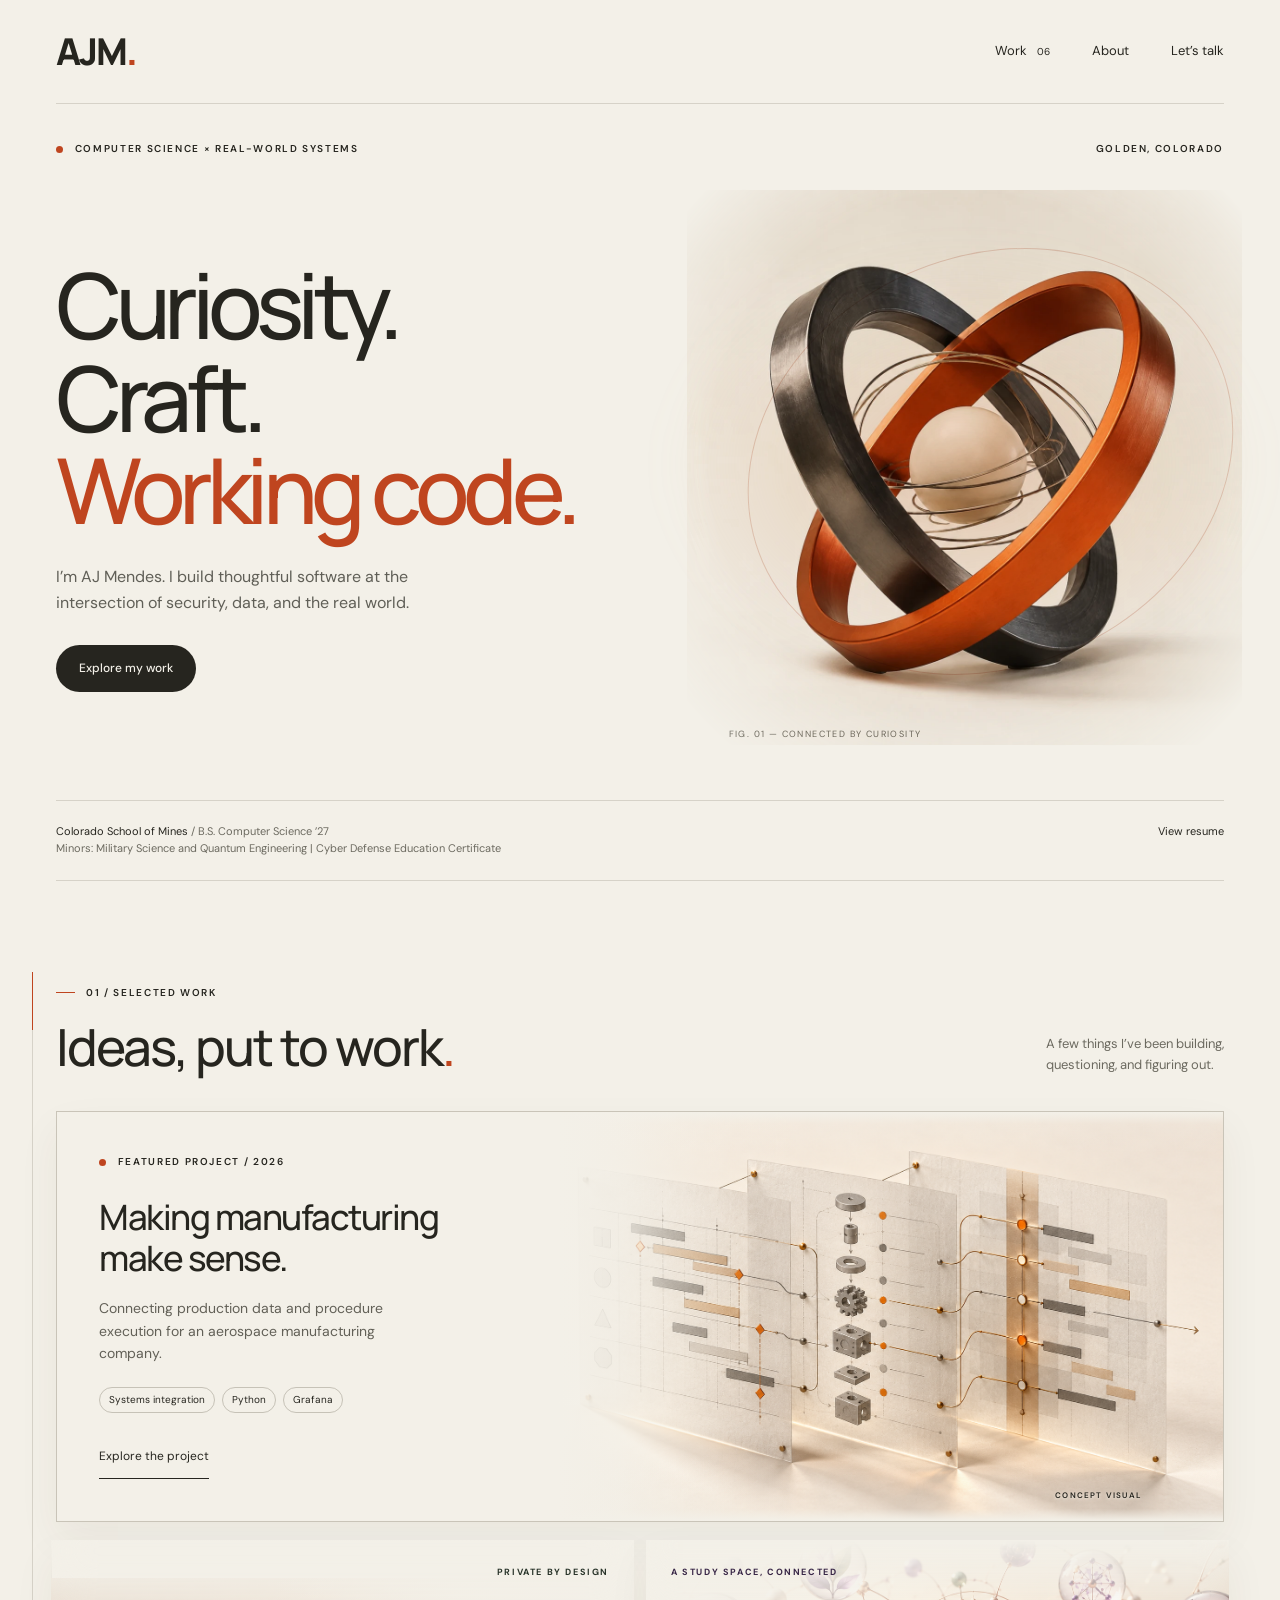
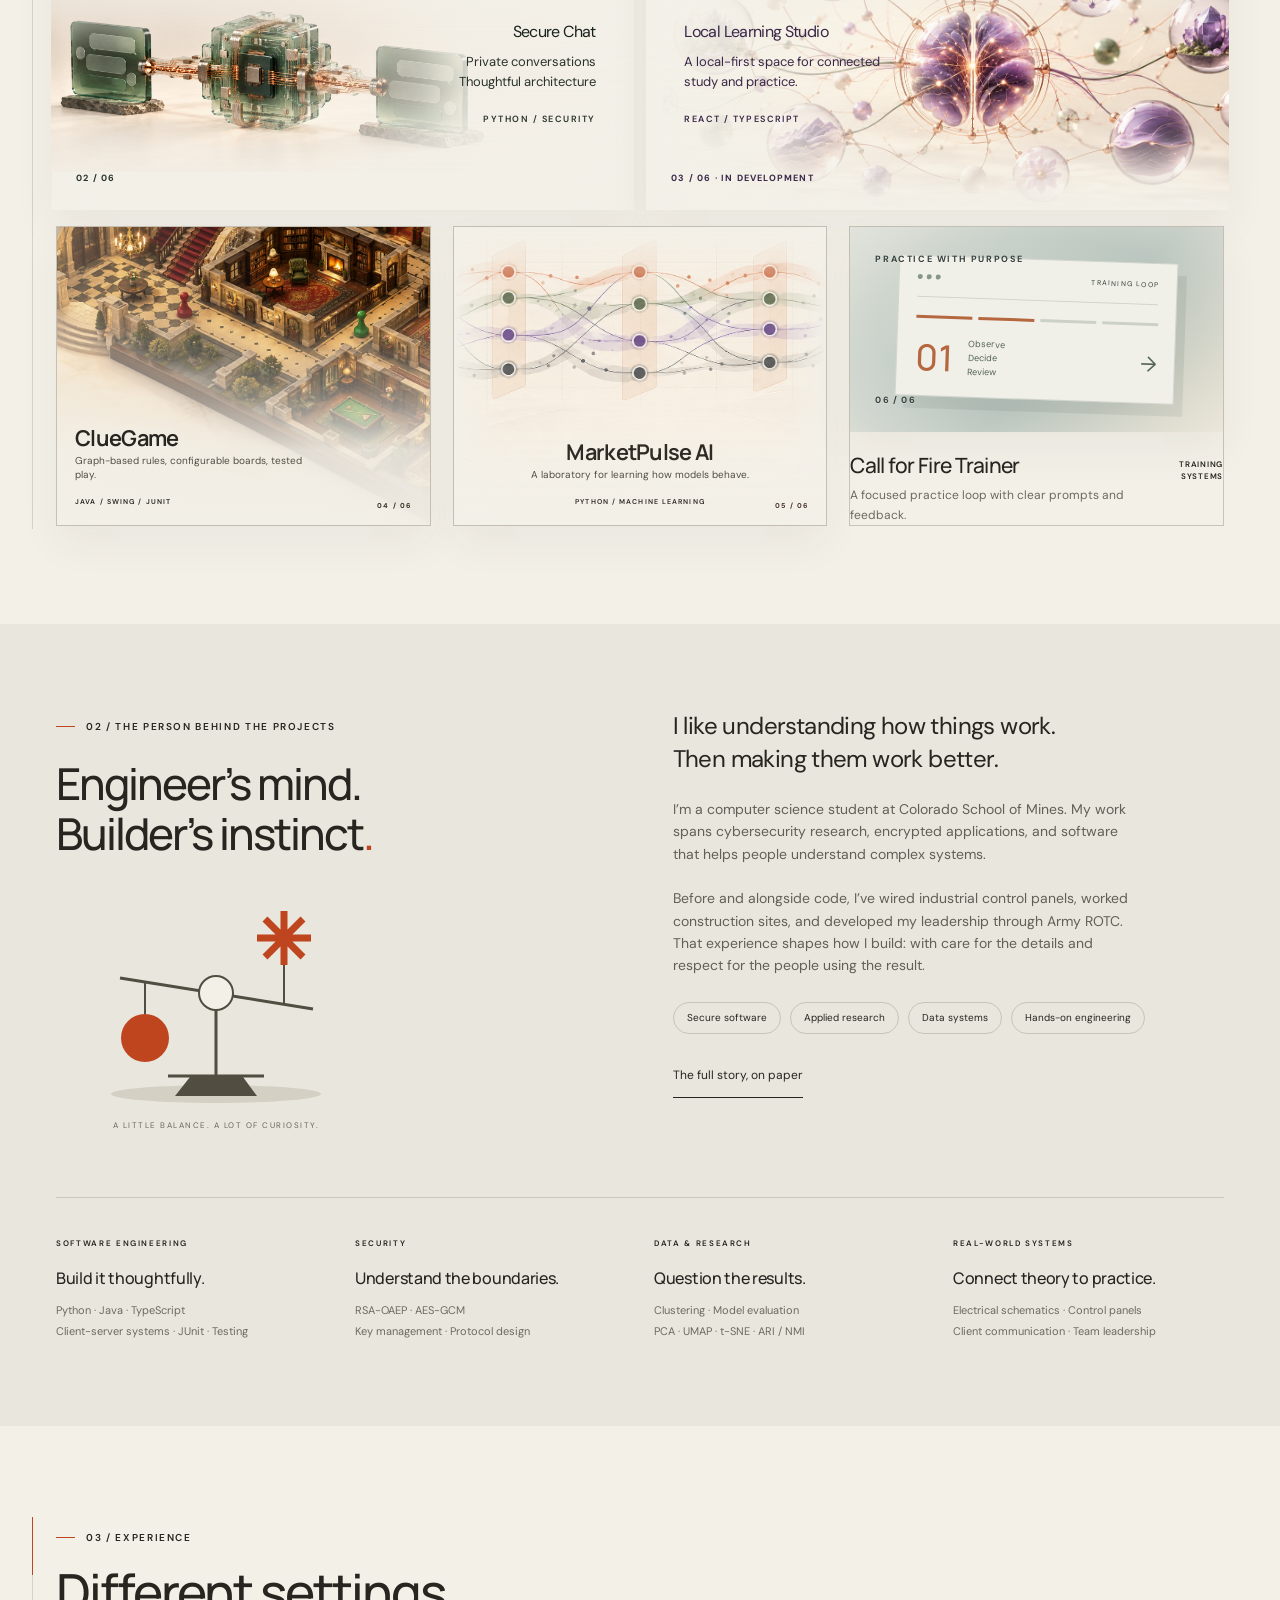
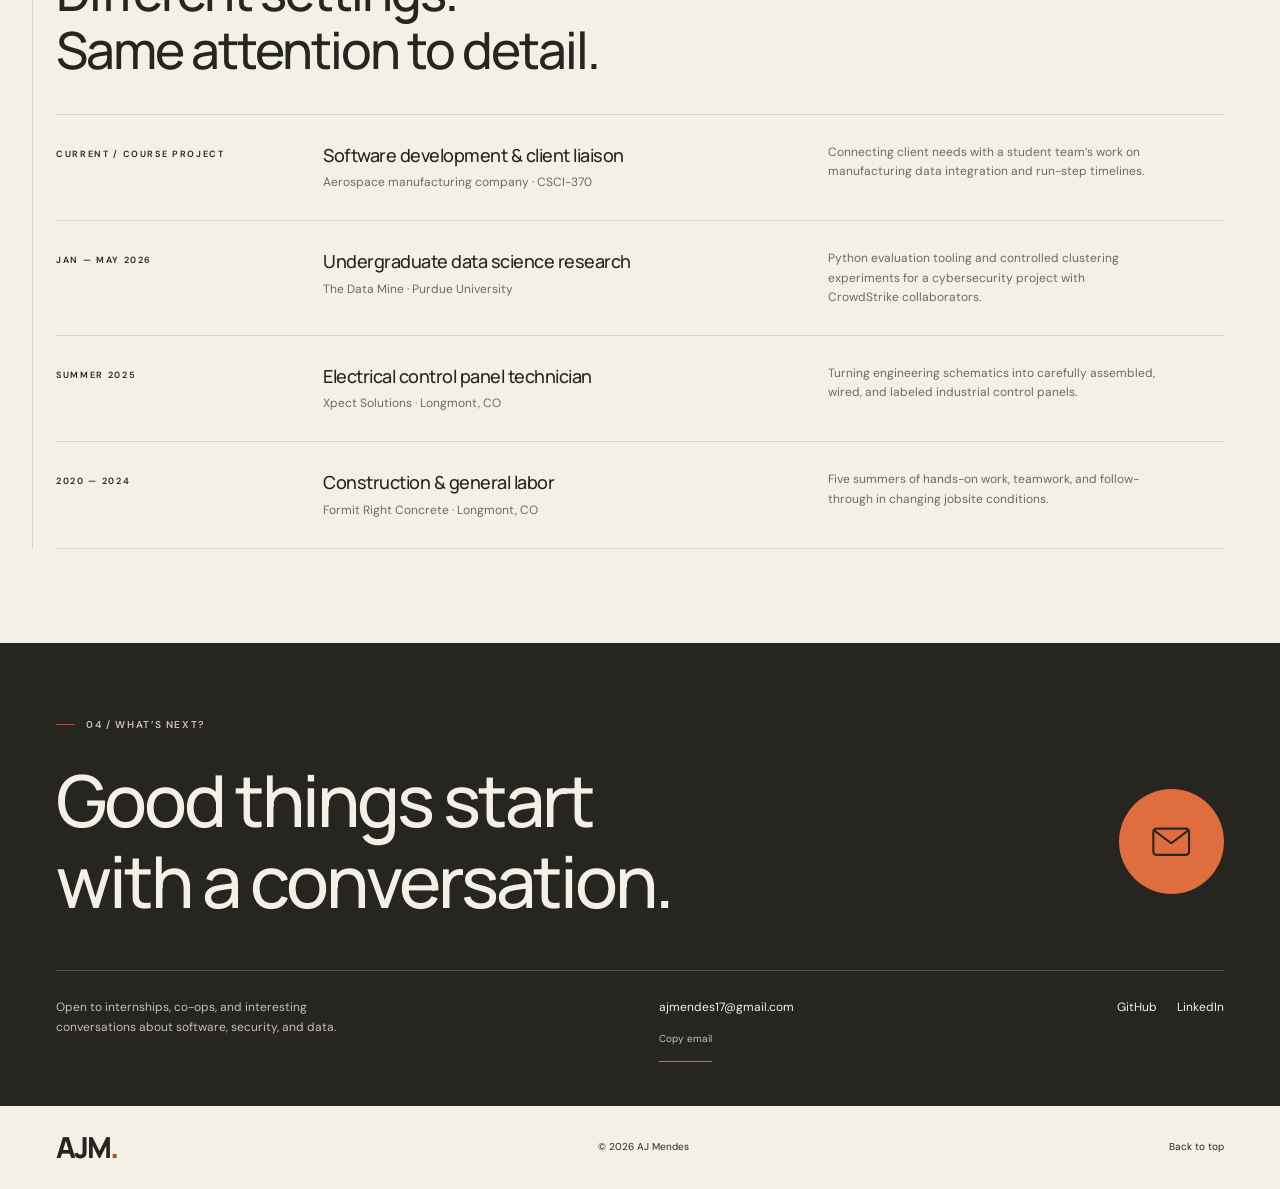
==== commit 98217fb9: "Add concept art to project cards" ====
--- a/index.html
+++ b/index.html
@@ -16,7 +16,7 @@
       href="https://fonts.googleapis.com/css2?family=DM+Sans:wght@400;450;500;600;650;700&family=Manrope:wght@400;500;600;650;700;800&display=swap"
       rel="stylesheet"
     />
-    <link rel="stylesheet" href="portfolio.css?v=12" />
+    <link rel="stylesheet" href="portfolio.css?v=14" />
     <link rel="stylesheet" href="mansion.css?v=1" />
     <script src="portfolio.js?v=1" defer></script>
   </head>
@@ -155,54 +155,39 @@
             </div>
           </a
           >
-          <a href="clue-game.html" class="project-link"
-            ><div class="project-art clue-art" aria-hidden="true">
-              <span class="art-caption">EVERY MOVE HAS A REASON</span>
-              <div class="clue-board">
-                <img
-                  src="assets/clue-mansion.svg"
-                  width="600"
-                  height="600"
-                  alt=""
-                  loading="lazy"
-                />
-                <span class="mansion-pawn pawn-scarlet"></span>
-                <span class="mansion-pawn pawn-green"></span>
-                <span class="mansion-pawn pawn-plum"></span>
-              </div>
-              <div class="clue-type">A little mystery.<br />A lot of logic.</div>
-              <span class="art-index">04 / 06</span>
-            </div>
-            <div class="project-meta">
-              <div>
+          <a href="clue-game.html" class="project-link clue-card"
+            ><div class="project-art clue-art">
+              <img
+                class="clue-card-image"
+                src="assets/concepts/clue-game/mansion-card-v1.png"
+                alt=""
+                loading="lazy"
+              />
+              <div class="clue-card-copy">
                 <h3>ClueGame</h3>
                 <p>Graph-based rules, configurable boards, tested play.</p>
-              </div>
-              <span class="eyebrow">JAVA / SWING / JUNIT</span>
-            </div></a
-          >
-          <a href="marketpulse-ai.html" class="project-link"
-            ><div class="project-art ml-art" aria-hidden="true">
-              <span class="art-caption">ASK BETTER QUESTIONS OF DATA</span>
-              <div class="plot">
-                <span class="plot-label">MODEL COMPARISON</span>
-                <div class="bars">
-                  <i style="--bar: 48%"></i><i style="--bar: 67%"></i
-                  ><i style="--bar: 58%"></i><i style="--bar: 79%"></i
-                  ><i style="--bar: 63%"></i><i style="--bar: 88%"></i
-                  ><i style="--bar: 73%"></i><i style="--bar: 95%"></i>
-                </div>
-                <span class="plot-foot">FEATURES → MODELS → EVALUATION</span>
-              </div>
-              <span class="art-index">05 / 06 · CONCEPT VISUAL</span>
-            </div>
-            <div class="project-meta">
-              <div>
+                <span class="eyebrow">JAVA / SWING / JUNIT</span>
+              </div>
+              <span class="art-index">04 / 06</span>
+            </div>
+          </a
+          >
+          <a href="marketpulse-ai.html" class="project-link marketpulse-card"
+            ><div class="project-art ml-art">
+              <img
+                class="ml-concept-art"
+                src="assets/concepts/marketpulse/multiple-gates-network.png"
+                alt=""
+                loading="lazy"
+              />
+              <div class="ml-card-copy">
                 <h3>MarketPulse AI</h3>
                 <p>A laboratory for learning how models behave.</p>
-              </div>
-              <span class="eyebrow">PYTHON / MACHINE LEARNING</span>
-            </div></a
+                <span class="eyebrow">PYTHON / MACHINE LEARNING</span>
+              </div>
+              <span class="art-index">05 / 06</span>
+            </div>
+          </a
           >
           <a href="call-for-fire-trainer.html" class="project-link"
             ><div class="project-art fire-art" aria-hidden="true">
--- a/portfolio.css
+++ b/portfolio.css
@@ -529,50 +529,87 @@
 }
 .ml-art {
   --art-ink: #432f24;
-  background: #e6d9cf;
+  background: var(--paper);
   color: var(--art-ink);
-  display: grid;
-  place-items: center;
-}
-.plot {
-  width: 70%;
-  height: 205px;
-  transform: rotate(3deg);
-  padding: 18px 20px;
-  background: #f4eade;
-  border: 1px solid #cbb9a4;
-  box-shadow: 10px 14px 0 #c4ac9450;
-}
-.plot-label,
-.plot-foot {
+  isolation: isolate;
+}
+.ml-concept-art {
+  position: absolute;
+  inset: -2% 0;
+  z-index: 0;
+  display: block;
+  width: 100%;
+  height: 104%;
+  object-fit: cover;
+  object-position: center 42%;
+}
+.ml-art::before {
+  z-index: 1;
+  background:
+    linear-gradient(
+      180deg,
+      var(--paper) 0%,
+      rgb(243 240 232 / 34%) 9%,
+      transparent 22%,
+      transparent 52%,
+      rgb(243 240 232 / 26%) 66%,
+      rgb(243 240 232 / 78%) 84%,
+      var(--paper) 100%
+    ),
+    linear-gradient(90deg, var(--paper) 0%, transparent 12%, transparent 88%, var(--paper) 100%);
+}
+.ml-art::after {
+  content: "";
+  position: absolute;
+  z-index: 1;
+  inset: -16px -1px;
+  pointer-events: none;
+  background: linear-gradient(180deg, var(--paper) 0%, transparent 20%, transparent 64%, var(--paper) 100%);
+  filter: blur(18px);
+  opacity: 0.52;
+}
+.ml-card-copy {
+  position: absolute;
+  z-index: 2;
+  bottom: 13px;
+  left: 50%;
+  width: min(92%, 340px);
+  transform: translateX(-50%);
+  color: #302a24;
+  text-align: center;
+  text-shadow: 0 1px 12px var(--paper), 0 0 24px var(--paper);
+}
+.ml-card-copy h3 {
+  margin: 0 0 3px;
+  font-size: clamp(19px, 1.7vw, 23px);
+  font-weight: 650;
+  line-height: 1.1;
+  letter-spacing: -0.7px;
+}
+.ml-card-copy p {
+  margin: 0 auto 5px;
+  color: #514e45;
+  font-size: 10px;
+  line-height: 1.35;
+}
+.ml-card-copy .eyebrow {
   font-size: 7px;
-  letter-spacing: 1.4px;
-}
-.bars {
-  height: 126px;
-  display: flex;
-  align-items: end;
-  gap: 9px;
-  padding-top: 20px;
-  border-bottom: 1px solid #c8b7a4;
-  background: repeating-linear-gradient(
-    to top,
-    transparent 0 29px,
-    #ded0bf 30px 31px
-  );
-}
-.bars i {
-  flex: 1;
-  height: var(--bar);
-  background: #b75a32;
-}
-.bars i:nth-child(even) {
-  background: #d6a582;
-}
-.plot-foot {
-  font-size: 6px;
-  display: block;
-  margin-top: 8px;
+  letter-spacing: 1.1px;
+}
+.project-grid > .marketpulse-card {
+  display: flex;
+  flex-direction: column;
+}
+.project-grid > .marketpulse-card > .ml-art {
+  flex: 1 1 auto;
+  height: auto;
+  min-height: 205px;
+}
+.ml-art .art-index {
+  right: 18px;
+  bottom: 14px;
+  left: auto;
+  font-size: 7px;
 }
 .project-meta {
   padding-top: 17px;
@@ -813,23 +850,72 @@
 .clue-art {
   --art-ink: #302a18;
   height: 330px;
-  background: #e2c15e;
+  background: var(--paper);
   color: var(--art-ink);
-}
-.project-grid .clue-board {
-  width: 158px;
-  height: 158px;
-  left: 8%;
-  top: 24px;
-  gap: 2px;
-  padding: 7px;
-  transform: rotate(-14deg);
-}
-.project-grid .clue-type {
-  left: 53%;
-  top: 36%;
-  font-size: clamp(18px, 1.7vw, 25px);
-  letter-spacing: -0.8px;
+  isolation: isolate;
+}
+.clue-art::before {
+  background:
+    linear-gradient(
+      0deg,
+      rgb(243 240 232 / 98%) 0%,
+      rgb(243 240 232 / 90%) 25%,
+      rgb(243 240 232 / 42%) 48%,
+      transparent 76%
+    ),
+    linear-gradient(90deg, rgb(243 240 232 / 30%) 0%, transparent 58%);
+}
+.clue-card-image {
+  position: absolute;
+  inset: 0;
+  z-index: 0;
+  display: block;
+  width: 100%;
+  height: 100%;
+  object-fit: cover;
+  object-position: center 46%;
+}
+.clue-card-copy {
+  position: absolute;
+  z-index: 2;
+  left: 18px;
+  bottom: 13px;
+  width: min(64%, 290px);
+  color: var(--ink);
+  text-shadow: 0 1px 12px var(--paper), 0 0 24px var(--paper);
+}
+.clue-card-copy h3 {
+  margin: 0 0 3px;
+  font-size: clamp(19px, 1.7vw, 23px);
+  font-weight: 650;
+  line-height: 1.1;
+  letter-spacing: -0.7px;
+}
+.clue-card-copy p {
+  max-width: 34ch;
+  margin: 0 0 5px;
+  color: #514e45;
+  font-size: 10px;
+  line-height: 1.35;
+}
+.clue-card-copy .eyebrow {
+  font-size: 7px;
+  letter-spacing: 1.1px;
+}
+.clue-art .art-index {
+  right: 18px;
+  bottom: 14px;
+  left: auto;
+  font-size: 7px;
+}
+.project-grid > .clue-card {
+  display: flex;
+  flex-direction: column;
+}
+.project-grid > .clue-card > .clue-art {
+  flex: 1 1 auto;
+  height: auto;
+  min-height: 205px;
 }
 .clue-board {
   display: grid;
@@ -1088,16 +1174,6 @@
 .motion-enabled .orbit-three {
   animation: orbit-trace 42s linear infinite reverse;
 }
-.motion-enabled .bars i {
-  transform-origin: bottom;
-  animation: chart-breathe 6s ease-in-out infinite alternate;
-}
-.motion-enabled .bars i:nth-child(2n) {
-  animation-delay: -2s;
-}
-.motion-enabled .bars i:nth-child(3n) {
-  animation-delay: -4s;
-}
 .motion-enabled .pawn-scarlet {
   animation: pawn-walk 14s ease-in-out infinite;
 }
@@ -1133,14 +1209,6 @@
   }
   to {
     transform: translate(-50%, -50%) rotate(360deg);
-  }
-}
-@keyframes chart-breathe {
-  from {
-    transform: scaleY(0.78);
-  }
-  to {
-    transform: scaleY(1);
   }
 }
 @keyframes pawn-walk {
@@ -1348,6 +1416,9 @@
   .project-grid > .project-link:nth-child(n + 3) .project-art {
     height: 250px;
   }
+  .project-grid > .marketpulse-card > .ml-art {
+    min-height: 250px;
+  }
   .clue-board {
     left: 10%;
   }
@@ -1462,6 +1533,12 @@
   .project-grid > .project-link:nth-child(n + 3) .project-art {
     height: 300px;
   }
+  .project-grid > .marketpulse-card > .ml-art {
+    min-height: 300px;
+  }
+  .project-grid > .clue-card > .clue-art {
+    min-height: 300px;
+  }
   .project-wide {
     grid-column: auto;
   }
@@ -1470,12 +1547,6 @@
     height: 220px;
     left: 10%;
     top: 65px;
-  }
-  .project-grid .clue-board {
-    width: 205px;
-    height: 205px;
-    left: 6%;
-    top: 48px;
   }
   .clue-type {
     font-size: 26px;
@@ -1487,11 +1558,6 @@
     border-radius: 4px;
     box-shadow: 0 2px 10px rgb(48 42 24 / 14%);
   }
-  .project-grid .clue-type {
-    left: 52%;
-    top: 37%;
-    font-size: 22px;
-  }
   .project-meta {
     display: flex;
   }
@@ -1720,10 +1786,6 @@
   --art-ink: #283329;
   background: var(--paper);
 }
-.ml-art {
-  --art-ink: #432f24;
-  background: radial-gradient(circle at 24% 76%, #edab8359 0, transparent 47%), linear-gradient(135deg, #edd8c4, #d9c3b9);
-}
 .clue-art {
   --art-ink: #302a18;
   background: radial-gradient(circle at 79% 24%, #fbe3a1 0, transparent 39%), linear-gradient(120deg, #ccaa4c, #e9ce78);
@@ -1733,13 +1795,10 @@
   color: var(--art-ink, var(--ink));
   text-shadow: 0 1px 0 rgb(255 255 255 / 30%);
 }
-.plot,
 .clue-board {
   transition: translate .3s ease, box-shadow .3s ease;
 }
-.project-link:hover .plot,
 .project-link:hover .clue-board,
-.project-link:focus-visible .plot,
 .project-link:focus-visible .clue-board {
   translate: 0 -5px;
   box-shadow: 12px 24px 22px #40352b24;
@@ -1780,8 +1839,6 @@
   .experience-section::before { display: none; }
 }
 @media (prefers-reduced-motion: reduce) {
-  .project-link:hover .plot,
   .project-link:hover .clue-board,
-  .project-link:focus-visible .plot,
   .project-link:focus-visible .clue-board { translate: none; }
 }
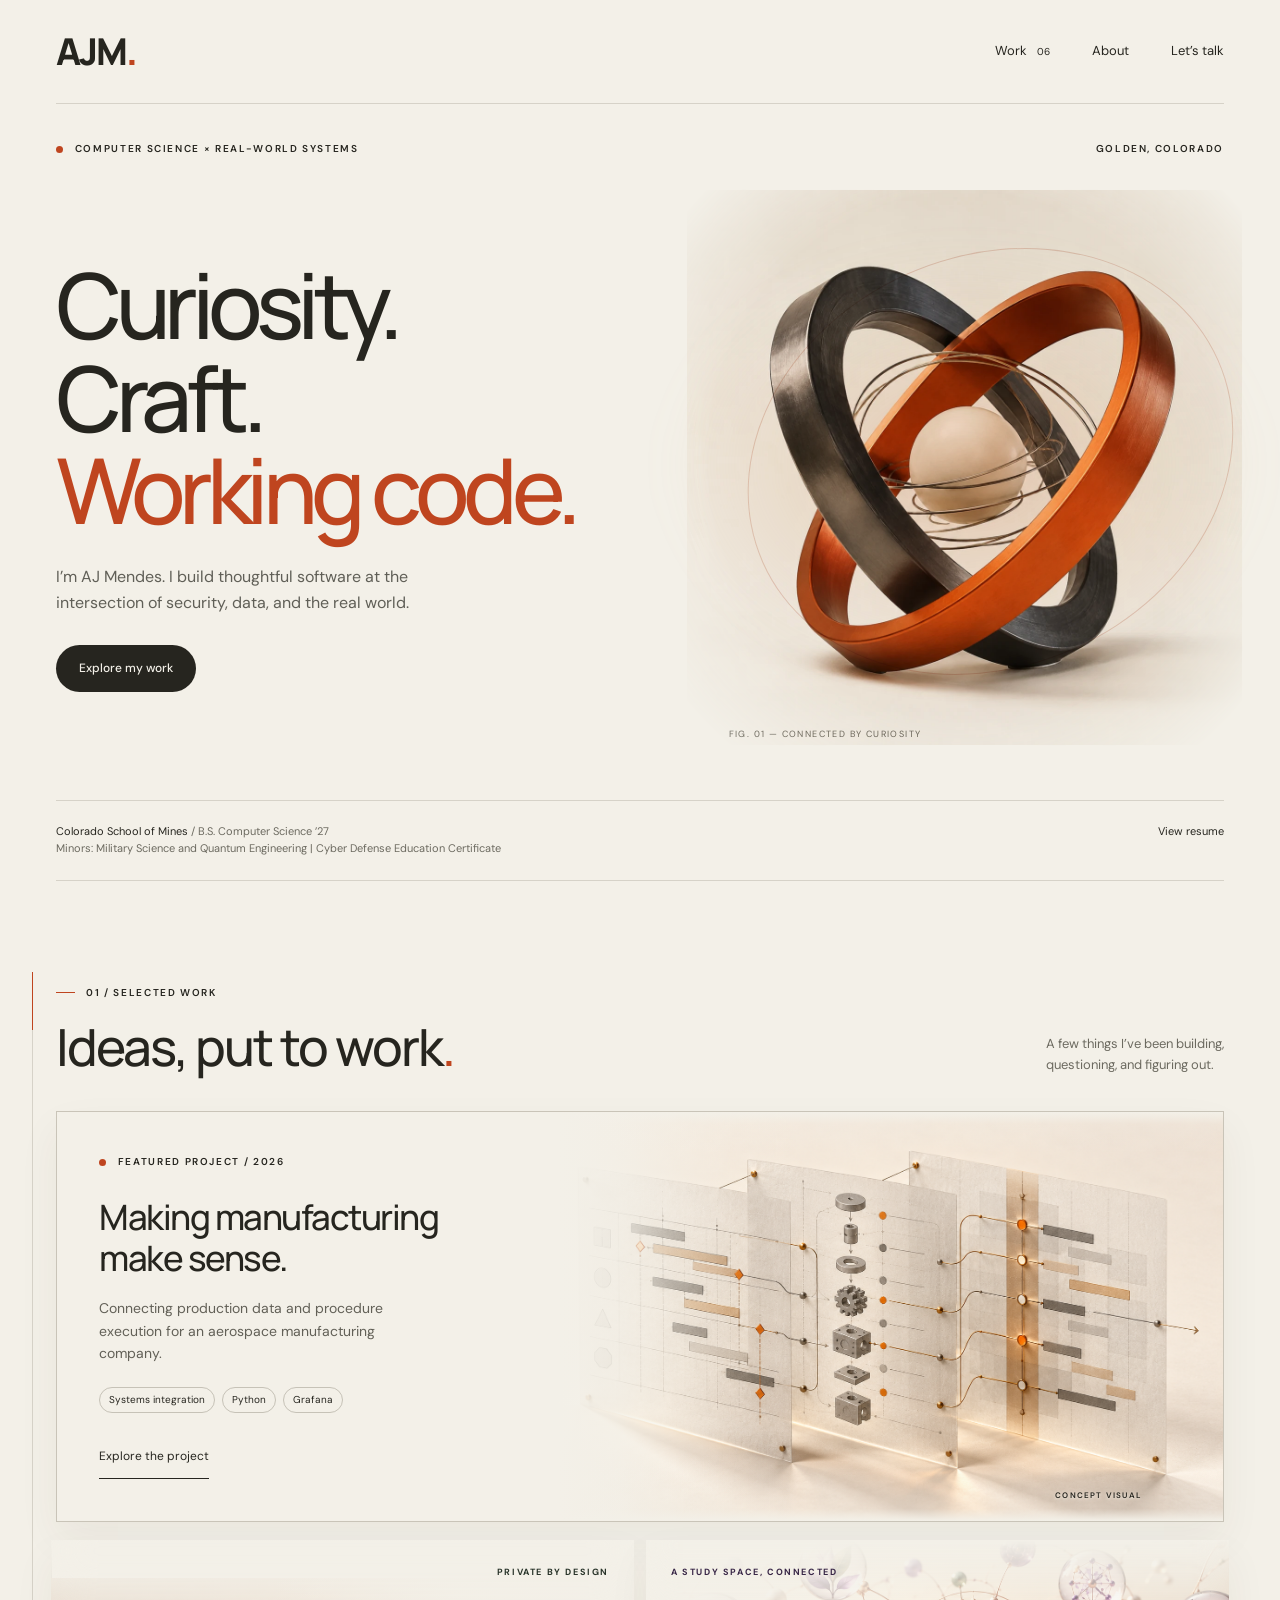
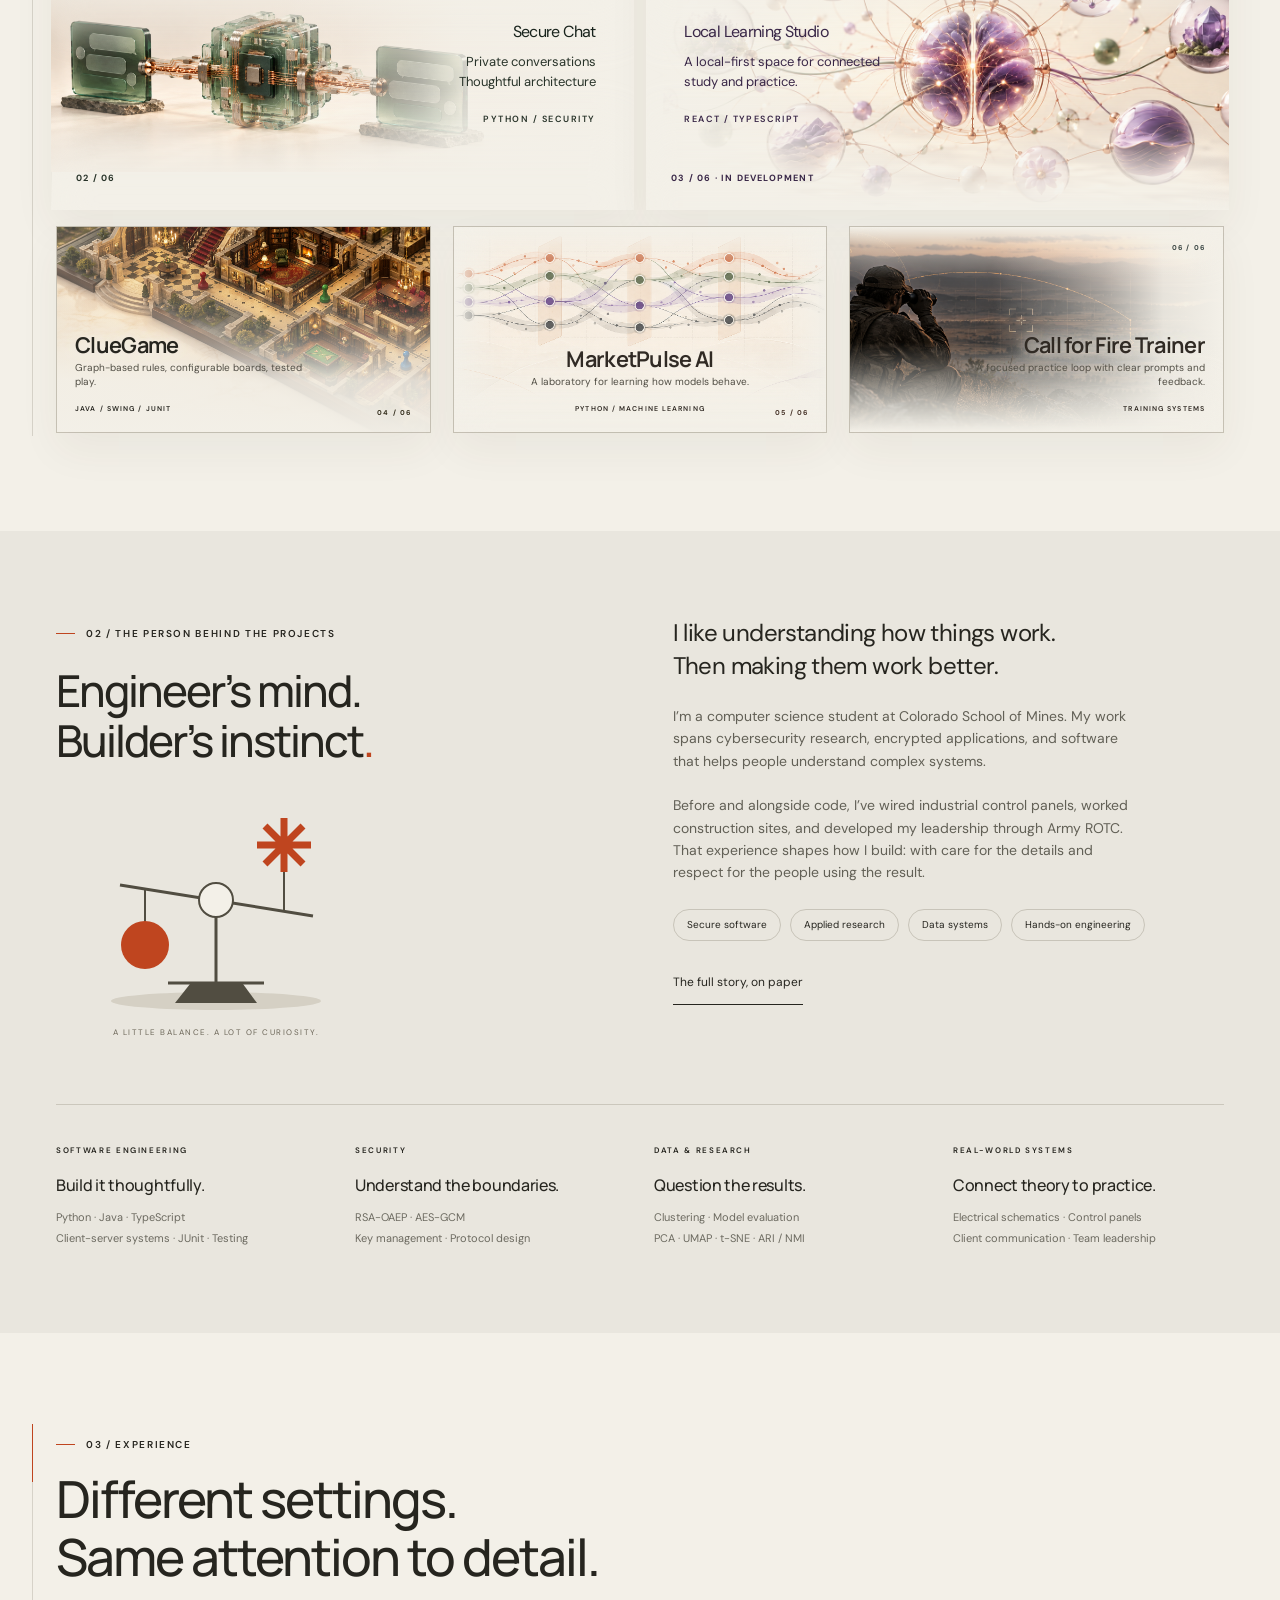
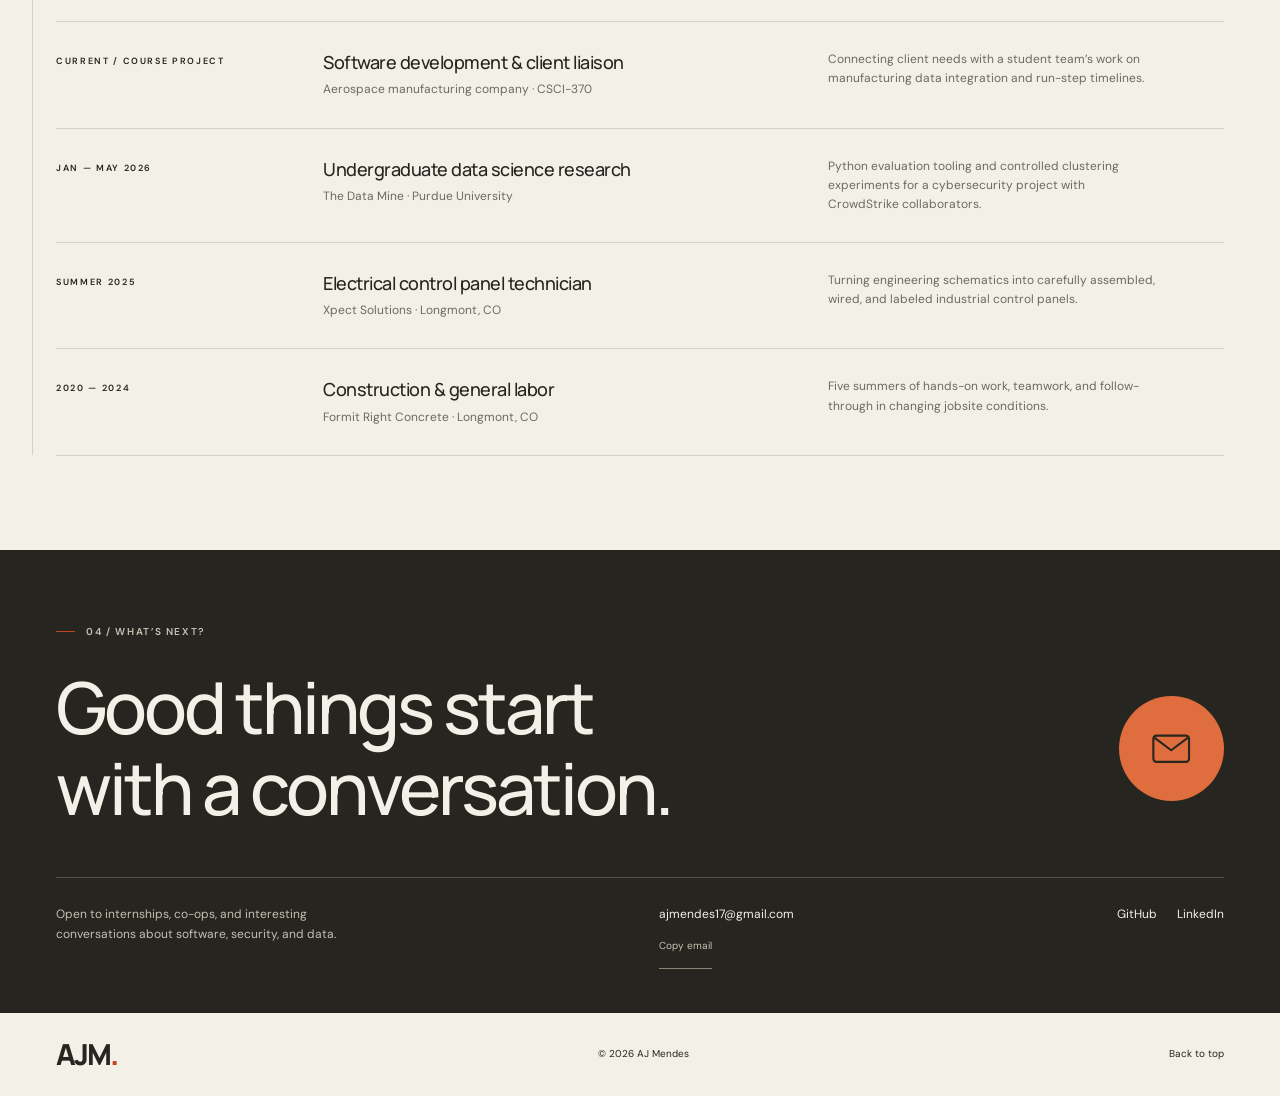
==== commit 4ca7d0fc: "Integrate Call for Fire concept art" ====
--- a/index.html
+++ b/index.html
@@ -16,7 +16,7 @@
       href="https://fonts.googleapis.com/css2?family=DM+Sans:wght@400;450;500;600;650;700&family=Manrope:wght@400;500;600;650;700;800&display=swap"
       rel="stylesheet"
     />
-    <link rel="stylesheet" href="portfolio.css?v=14" />
+    <link rel="stylesheet" href="portfolio.css?v=15" />
     <link rel="stylesheet" href="mansion.css?v=1" />
     <script src="portfolio.js?v=1" defer></script>
   </head>
@@ -189,23 +189,22 @@
             </div>
           </a
           >
-          <a href="call-for-fire-trainer.html" class="project-link"
-            ><div class="project-art fire-art" aria-hidden="true">
-              <span class="art-caption">PRACTICE WITH PURPOSE</span>
-              <div class="training-panel">
-                <div class="training-top"><i></i><i></i><i></i><span>TRAINING LOOP</span></div>
-                <div class="training-progress"><span></span><span></span><span></span><span></span></div>
-                <div class="training-display"><b>01</b><span>Observe<br />Decide<br />Review</span><i>→</i></div>
+          <a href="call-for-fire-trainer.html" class="project-link fire-card"
+            ><div class="project-art fire-art">
+              <img
+                class="fire-concept-art"
+                src="assets/concepts/call-for-fire/call-for-fire-card-v1.png"
+                alt=""
+                loading="lazy"
+              />
+              <div class="fire-card-copy">
+                <h3>Call for Fire Trainer</h3>
+                <p>A focused practice loop with clear prompts and feedback.</p>
+                <span class="eyebrow">TRAINING SYSTEMS</span>
               </div>
               <span class="art-index">06 / 06</span>
             </div>
-            <div class="project-meta">
-              <div>
-                <h3>Call for Fire Trainer</h3>
-                <p>A focused practice loop with clear prompts and feedback.</p>
-              </div>
-              <span class="eyebrow">TRAINING SYSTEMS</span>
-            </div></a
+          </a
           >
         </div>
       </section>
--- a/portfolio.css
+++ b/portfolio.css
@@ -785,67 +785,93 @@
 .edge-d { transform: rotate(142deg); }
 .fire-art {
   --art-ink: #35413f;
-  display: grid;
-  place-items: center;
-  background: linear-gradient(135deg, #d8ddd5, #b9c5be 58%, #e5dfd0);
+  background: var(--paper);
   color: var(--art-ink);
-}
-.training-panel {
-  width: min(75%, 360px);
-  padding: 15px 18px 17px;
-  background: #f1f0e8;
-  border: 1px solid #8b99904d;
-  box-shadow: 9px 12px 0 #55655c21;
-  transform: rotate(2deg);
-}
-.training-top {
+  isolation: isolate;
+}
+.fire-concept-art {
+  position: absolute;
+  inset: -3% 0;
+  z-index: 0;
+  display: block;
+  width: 100%;
+  height: 106%;
+  object-fit: cover;
+  object-position: 42% center;
+}
+.fire-art::before {
+  z-index: 1;
+  background:
+    linear-gradient(
+      180deg,
+      var(--paper) 0%,
+      rgb(243 240 232 / 36%) 9%,
+      transparent 25%,
+      transparent 56%,
+      rgb(243 240 232 / 45%) 76%,
+      var(--paper) 100%
+    ),
+    linear-gradient(
+      270deg,
+      var(--paper) 0%,
+      rgb(243 240 232 / 92%) 16%,
+      rgb(243 240 232 / 54%) 32%,
+      transparent 62%
+    );
+}
+.fire-art::after {
+  content: "";
+  position: absolute;
+  z-index: 1;
+  inset: -16px -1px;
+  pointer-events: none;
+  background: linear-gradient(180deg, var(--paper) 0%, transparent 23%, transparent 68%, var(--paper) 100%);
+  filter: blur(18px);
+  opacity: 0.58;
+}
+.fire-card-copy {
+  position: absolute;
+  z-index: 2;
+  right: 18px;
+  bottom: 13px;
+  width: min(68%, 310px);
+  color: #302a24;
+  text-align: right;
+  text-shadow: 0 1px 12px var(--paper), 0 0 24px var(--paper);
+}
+.fire-card-copy h3 {
+  margin: 0 0 3px;
+  font-size: clamp(19px, 1.7vw, 23px);
+  font-weight: 650;
+  line-height: 1.1;
+  letter-spacing: -0.7px;
+}
+.fire-card-copy p {
+  margin: 0 0 5px auto;
+  color: #514e45;
+  font-size: 10px;
+  line-height: 1.35;
+}
+.fire-card-copy .eyebrow {
+  font-size: 7px;
+  letter-spacing: 1.1px;
+}
+.project-grid > .fire-card {
   display: flex;
-  align-items: center;
-  gap: 4px;
-  padding-bottom: 14px;
-  border-bottom: 1px solid #d2d5cb;
-}
-.training-top i {
-  width: 5px;
-  height: 5px;
-  border-radius: 50%;
-  background: #87968c;
-}
-.training-top span {
-  margin-left: auto;
+  flex-direction: column;
+}
+.project-grid > .fire-card > .fire-art {
+  flex: 1 1 auto;
+  height: auto;
+  min-height: 205px;
+}
+.fire-art .art-index {
+  top: 15px;
+  right: 18px;
+  bottom: auto;
+  left: auto;
   font-size: 7px;
-  letter-spacing: 1.2px;
-}
-.training-progress {
-  display: flex;
-  gap: 6px;
-  margin: 18px 0;
-}
-.training-progress span {
-  height: 3px;
-  flex: 1;
-  background: #cbd1c8;
-}
-.training-progress span:first-child,
-.training-progress span:nth-child(2) { background: #b56840; }
-.training-display {
-  display: flex;
-  align-items: center;
-  gap: 15px;
-  color: #52635a;
-}
-.training-display b {
-  font: 500 36px/1 var(--display);
-  color: #b56840;
-}
-.training-display span {
-  font-size: 9px;
-  line-height: 1.55;
-}
-.training-display i {
-  margin-left: auto;
-  font-size: 21px;
-  font-style: normal;
+  text-shadow: 0 1px 10px var(--paper), 0 0 20px var(--paper);
 }
 .clue-art {
   --art-ink: #302a18;
@@ -1419,6 +1445,10 @@
   .project-grid > .marketpulse-card > .ml-art {
     min-height: 250px;
   }
+  .project-grid > .fire-card > .fire-art {
+    height: auto;
+    min-height: 250px;
+  }
   .clue-board {
     left: 10%;
   }
@@ -1537,6 +1567,10 @@
     min-height: 300px;
   }
   .project-grid > .clue-card > .clue-art {
+    min-height: 300px;
+  }
+  .project-grid > .fire-card > .fire-art {
+    height: auto;
     min-height: 300px;
   }
   .project-wide {
